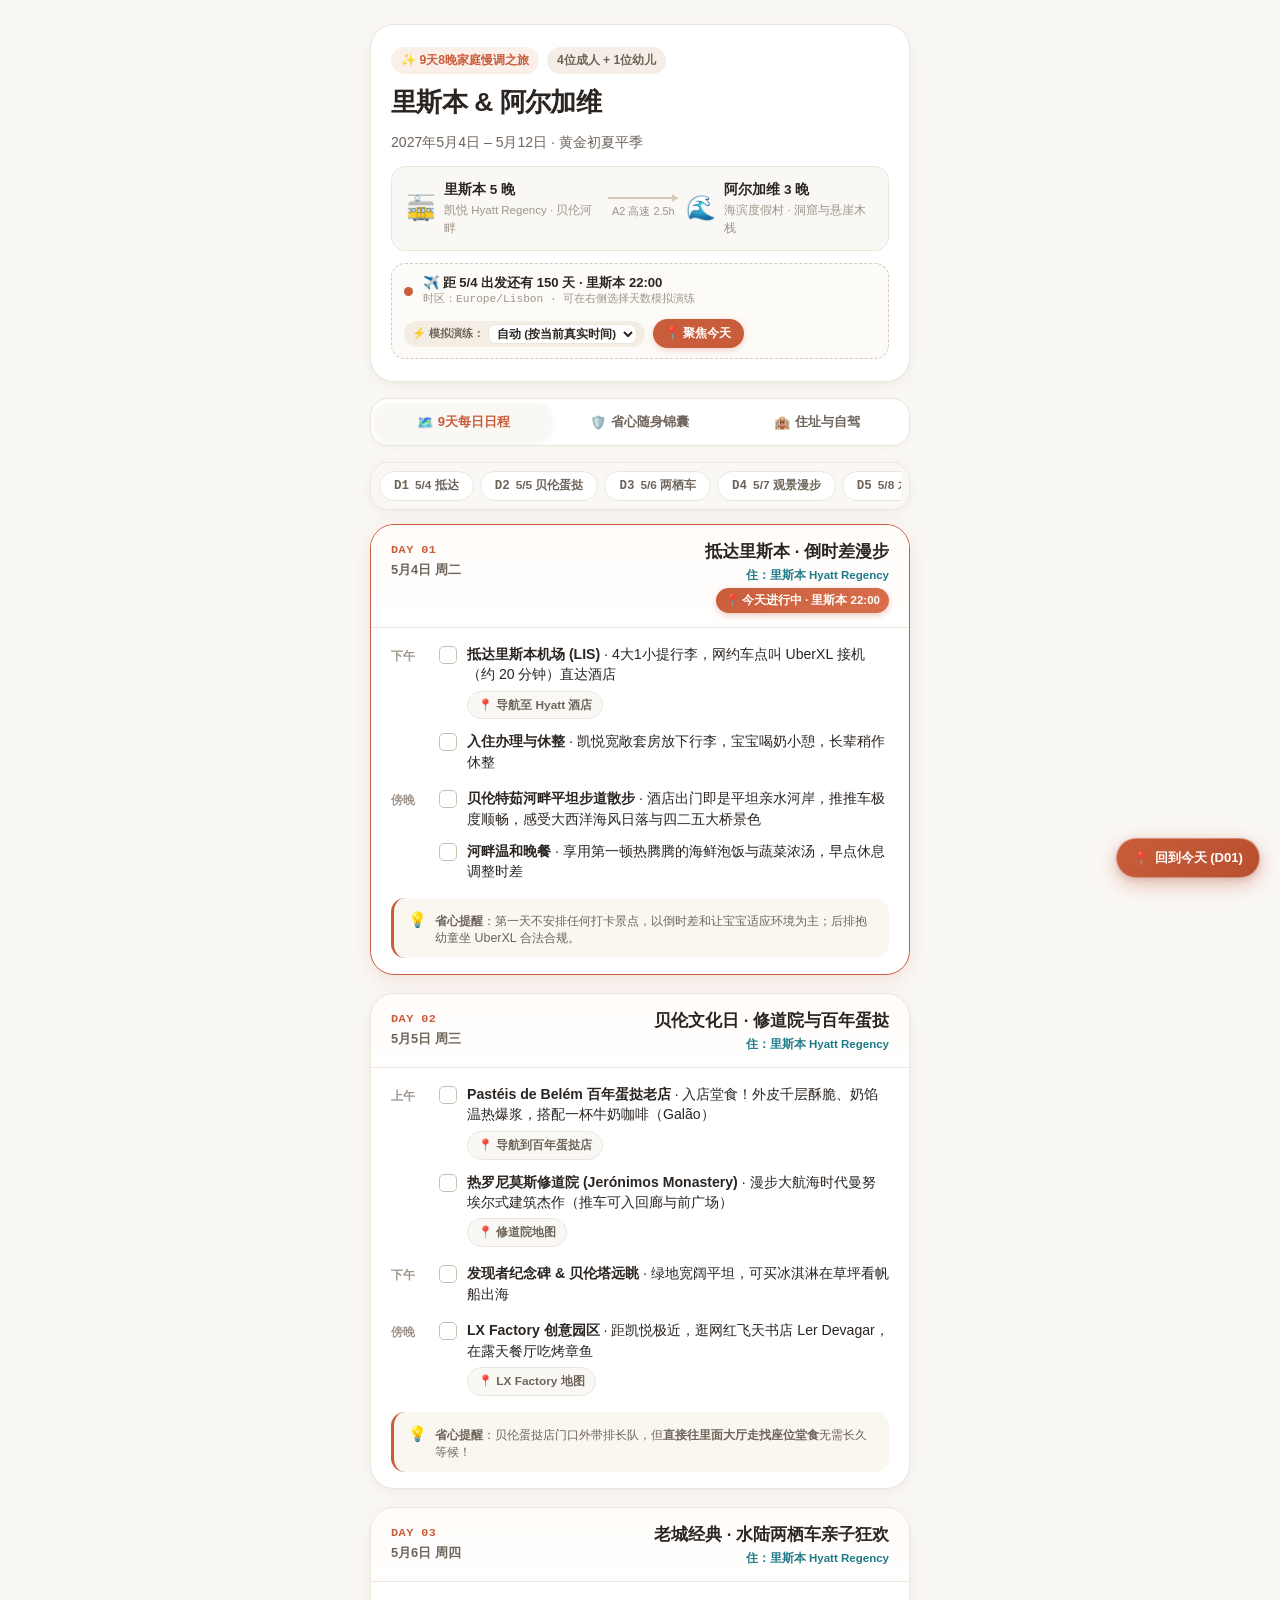
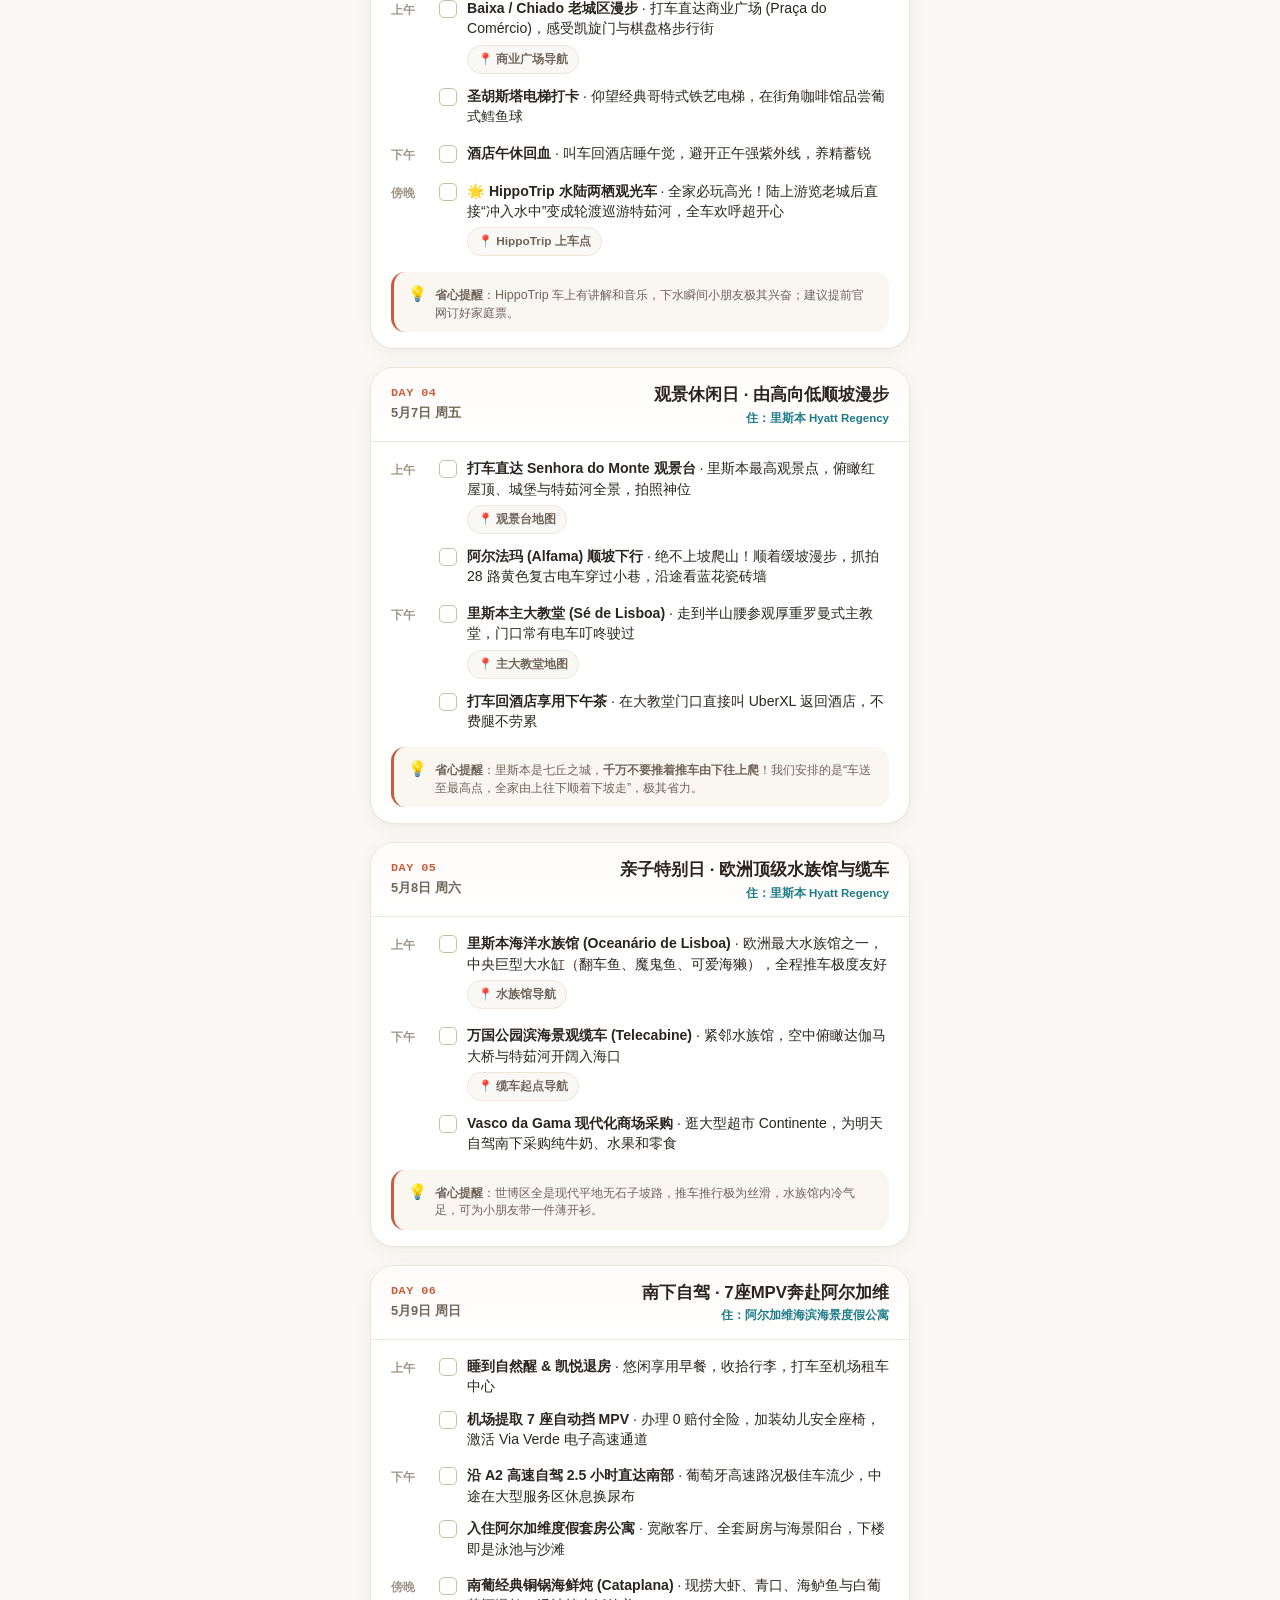
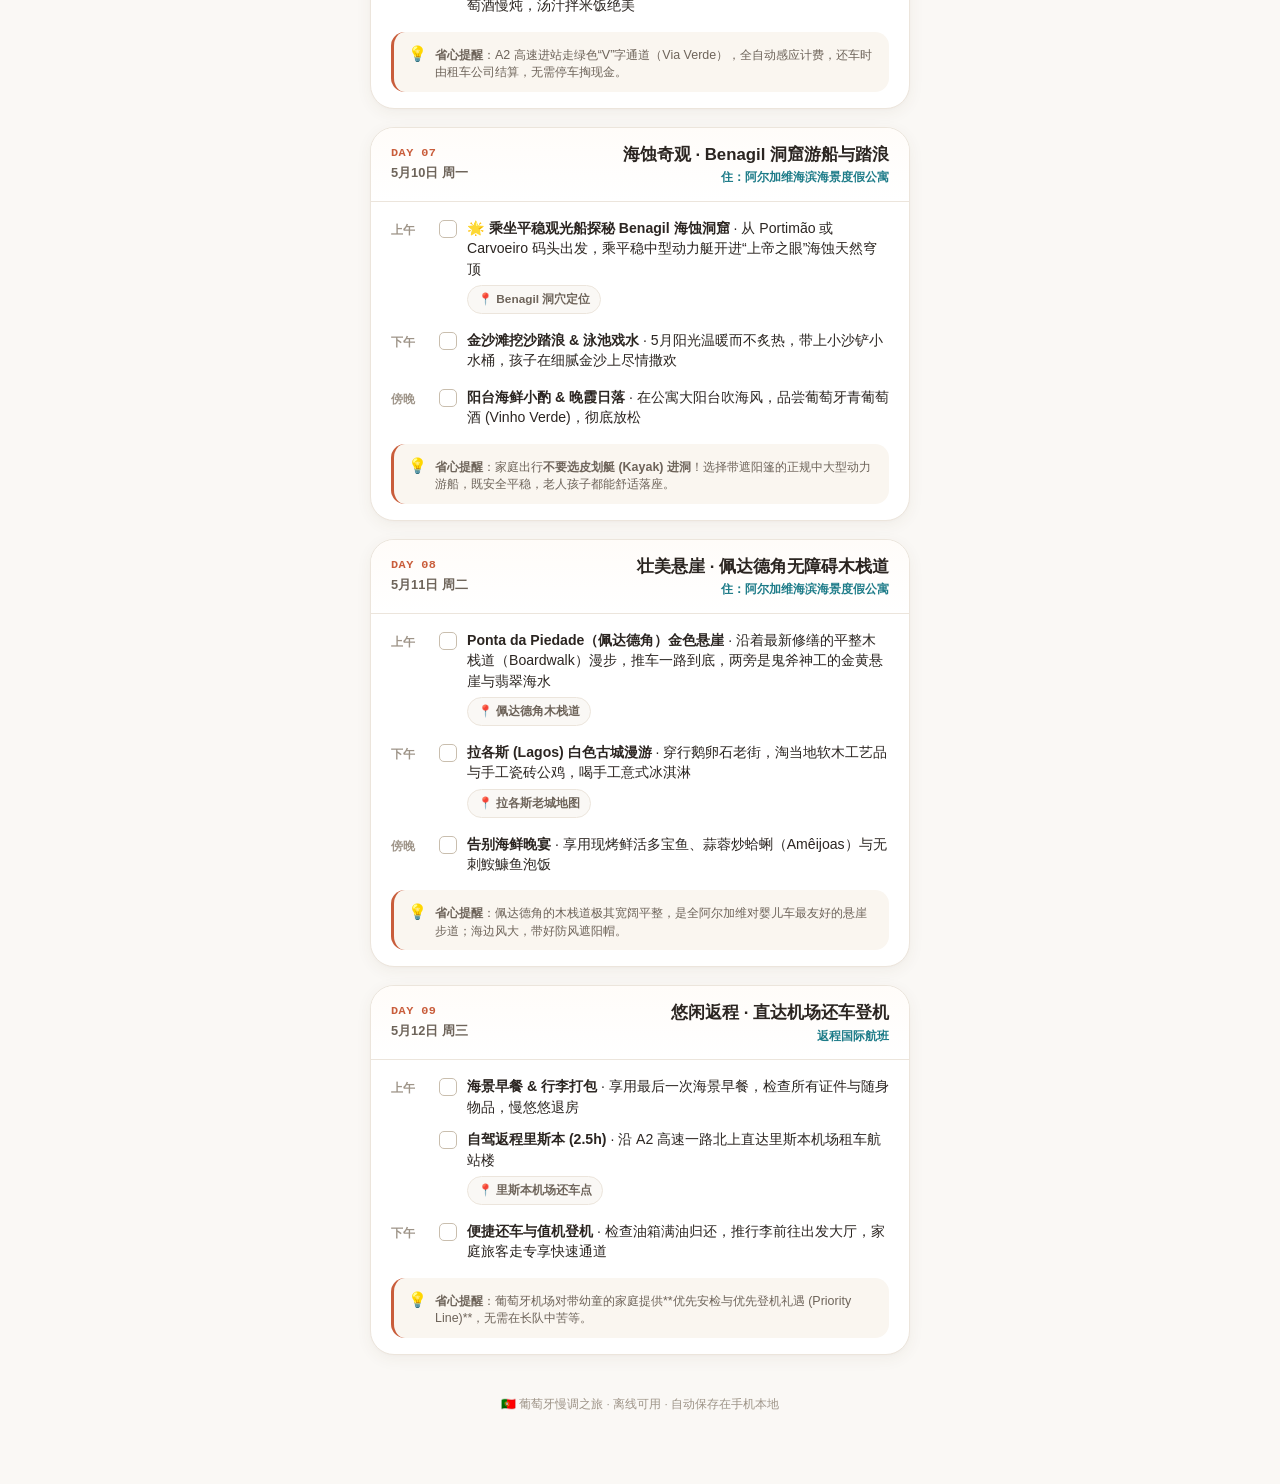
==== index.html @ 1003add0 "refactor: simplify and DRY app.js with unified storage and copy delegator" ====
<!DOCTYPE html>
<html lang="zh-CN">
<head>
  <meta charset="UTF-8">
  <meta name="viewport" content="width=device-width, initial-scale=1.0, viewport-fit=cover">
  <title>葡萄牙慢调之旅 · 里斯本 & 阿尔加维</title>
  <meta name="description" content="2027年5月 葡萄牙9天8晚家庭慢调行程手册，支持每日自动定位与全套省心随身小抄">
  <link rel="icon" type="image/svg+xml" href="icon.svg">
  <link rel="stylesheet" href="style.css">
</head>
<body>
  <div class="travel-wrapper">

    <!-- 顶部总览卡片 -->
    <header class="page-header">
      <div class="header-badges">
        <span class="badge-pill highlight">✨ 9天8晚家庭慢调之旅</span>
        <span class="badge-pill">4位成人 + 1位幼儿</span>
      </div>
      <h1 class="main-title">里斯本 & 阿尔加维</h1>
      <p class="trip-dates">2027年5月4日 – 5月12日 · 黄金初夏平季</p>

      <!-- 双城节奏摘要 -->
      <div class="route-overview">
        <div class="route-node">
          <span class="node-icon">🚋</span>
          <div class="node-text">
            <strong>里斯本 5 晚</strong>
            <span>凯悦 Hyatt Regency · 贝伦河畔</span>
          </div>
        </div>
        <div class="route-arrow">
          <span class="arrow-line"></span>
          <span class="arrow-tag">A2 高速 2.5h</span>
        </div>
        <div class="route-node">
          <span class="node-icon">🌊</span>
          <div class="node-text">
            <strong>阿尔加维 3 晚</strong>
            <span>海滨度假村 · 洞窟与悬崖木栈</span>
          </div>
        </div>
      </div>

      <!-- 智能定位与今日状态提示栏 -->
      <div class="today-status-bar" id="today-status-bar">
        <div class="status-indicator">
          <span class="pulse-dot" id="status-pulse"></span>
          <div class="status-texts">
            <span class="status-text" id="status-text">同步里斯本当地时间中...</span>
            <span class="status-sub" id="status-sub">时区：葡萄牙里斯本 (WEST/UTC+1)</span>
          </div>
        </div>
        <div class="status-controls">
          <div class="sim-wrapper" id="sim-wrapper" title="行前演练：模拟旅途中的任意一天">
            <label for="sim-day-select" class="sim-label">⚡ 模拟演练：</label>
            <select id="sim-day-select" class="sim-select" aria-label="选择模拟天数">
              <option value="auto">自动 (按当前真实时间)</option>
              <option value="1">D1 · 5/4 抵达</option>
              <option value="2">D2 · 5/5 贝伦蛋挞</option>
              <option value="3">D3 · 5/6 两栖车</option>
              <option value="4">D4 · 5/7 观景漫步</option>
              <option value="5">D5 · 5/8 水族馆</option>
              <option value="6">D6 · 5/9 自驾南下</option>
              <option value="7">D7 · 5/10 洞窟游船</option>
              <option value="8">D8 · 5/11 悬崖木栈</option>
              <option value="9">D9 · 5/12 返程还车</option>
            </select>
          </div>
          <button type="button" class="btn-locate-today" id="btn-locate-today" title="快速定位到今天的日程卡片">
            📍 聚焦今天
          </button>
        </div>
      </div>
    </header>

    <!-- 主导航切换（9天日程 / 省心锦囊 / 住址自驾） -->
    <nav class="view-tabs" aria-label="核心板块切换">
      <button type="button" class="view-tab active" data-view="itinerary">
        <span>🗺️</span> 9天每日日程
      </button>
      <button type="button" class="view-tab" data-view="peace-of-mind">
        <span>🛡️</span> 省心随身锦囊
      </button>
      <button type="button" class="view-tab" data-view="logistics">
        <span>🏨</span> 住址与自驾
      </button>
    </nav>

    <!-- ===================================================================
         VIEW 1: 9天每日行程与吸顶天数导航
         =================================================================== -->
    <section id="view-itinerary" class="view-section active">

      <!-- 吸顶天数胶囊导航栏 (Sticky Day Bar) -->
      <nav class="day-nav-wrapper" id="day-nav-sticky" aria-label="天数快捷定位">
        <div class="day-nav-container" id="day-nav-scroll">
          <button type="button" class="day-pill active" data-day="1">
            <span class="day-num">D1</span>
            <span class="day-brief">5/4 抵达</span>
          </button>
          <button type="button" class="day-pill" data-day="2">
            <span class="day-num">D2</span>
            <span class="day-brief">5/5 贝伦蛋挞</span>
          </button>
          <button type="button" class="day-pill" data-day="3">
            <span class="day-num">D3</span>
            <span class="day-brief">5/6 两栖车</span>
          </button>
          <button type="button" class="day-pill" data-day="4">
            <span class="day-num">D4</span>
            <span class="day-brief">5/7 观景漫步</span>
          </button>
          <button type="button" class="day-pill" data-day="5">
            <span class="day-num">D5</span>
            <span class="day-brief">5/8 水族馆</span>
          </button>
          <button type="button" class="day-pill" data-day="6">
            <span class="day-num">D6</span>
            <span class="day-brief">5/9 自驾南下</span>
          </button>
          <button type="button" class="day-pill" data-day="7">
            <span class="day-num">D7</span>
            <span class="day-brief">5/10 洞窟游船</span>
          </button>
          <button type="button" class="day-pill" data-day="8">
            <span class="day-num">D8</span>
            <span class="day-brief">5/11 悬崖木栈</span>
          </button>
          <button type="button" class="day-pill" data-day="9">
            <span class="day-num">D9</span>
            <span class="day-brief">5/12 返程</span>
          </button>
        </div>
      </nav>

      <!-- 9天日程卡片流 -->
      <div class="itinerary-cards-flow">

        <!-- Day 1 -->
        <article class="day-card" id="day-1" data-day="1" data-date="2027-05-04">
          <div class="day-card-header">
            <div class="day-badge-col">
              <span class="badge-day-id">DAY 01</span>
              <span class="badge-day-date">5月4日 周二</span>
            </div>
            <div class="day-title-col">
              <h2 class="day-theme-title">抵达里斯本 · 倒时差漫步</h2>
              <span class="day-stay-tag">住：里斯本 Hyatt Regency</span>
            </div>
          </div>

          <div class="day-card-body">
            <div class="timeline-slot">
              <div class="slot-time">下午</div>
              <div class="slot-content">
                <div class="slot-item">
                  <label class="custom-check">
                    <input type="checkbox" class="task-check" data-task="d1-arrive">
                    <span class="check-box"></span>
                    <span class="item-text"><strong>抵达里斯本机场 (LIS)</strong> · 4大1小提行李，网约车点叫 UberXL 接机（约 20 分钟）直达酒店</span>
                  </label>
                  <div class="slot-actions">
                    <a href="https://maps.google.com/?q=Hyatt+Regency+Lisbon" target="_blank" rel="noopener" class="mini-map-btn">📍 导航至 Hyatt 酒店</a>
                  </div>
                </div>
                <div class="slot-item">
                  <label class="custom-check">
                    <input type="checkbox" class="task-check" data-task="d1-checkin">
                    <span class="check-box"></span>
                    <span class="item-text"><strong>入住办理与休整</strong> · 凯悦宽敞套房放下行李，宝宝喝奶小憩，长辈稍作休整</span>
                  </label>
                </div>
              </div>
            </div>

            <div class="timeline-slot">
              <div class="slot-time">傍晚</div>
              <div class="slot-content">
                <div class="slot-item">
                  <label class="custom-check">
                    <input type="checkbox" class="task-check" data-task="d1-walk">
                    <span class="check-box"></span>
                    <span class="item-text"><strong>贝伦特茹河畔平坦步道散步</strong> · 酒店出门即是平坦亲水河岸，推推车极度顺畅，感受大西洋海风日落与四二五大桥景色</span>
                  </label>
                </div>
                <div class="slot-item">
                  <label class="custom-check">
                    <input type="checkbox" class="task-check" data-task="d1-dinner">
                    <span class="check-box"></span>
                    <span class="item-text"><strong>河畔温和晚餐</strong> · 享用第一顿热腾腾的海鲜泡饭与蔬菜浓汤，早点休息调整时差</span>
                  </label>
                </div>
              </div>
            </div>

            <div class="day-tip-box">
              <span class="tip-icon">💡</span>
              <span class="tip-txt"><strong>省心提醒</strong>：第一天不安排任何打卡景点，以倒时差和让宝宝适应环境为主；后排抱幼童坐 UberXL 合法合规。</span>
            </div>
          </div>
        </article>

        <!-- Day 2 -->
        <article class="day-card" id="day-2" data-day="2" data-date="2027-05-05">
          <div class="day-card-header">
            <div class="day-badge-col">
              <span class="badge-day-id">DAY 02</span>
              <span class="badge-day-date">5月5日 周三</span>
            </div>
            <div class="day-title-col">
              <h2 class="day-theme-title">贝伦文化日 · 修道院与百年蛋挞</h2>
              <span class="day-stay-tag">住：里斯本 Hyatt Regency</span>
            </div>
          </div>

          <div class="day-card-body">
            <div class="timeline-slot">
              <div class="slot-time">上午</div>
              <div class="slot-content">
                <div class="slot-item">
                  <label class="custom-check">
                    <input type="checkbox" class="task-check" data-task="d2-tart">
                    <span class="check-box"></span>
                    <span class="item-text"><strong>Pastéis de Belém 百年蛋挞老店</strong> · 入店堂食！外皮千层酥脆、奶馅温热爆浆，搭配一杯牛奶咖啡（Galão）</span>
                  </label>
                  <div class="slot-actions">
                    <a href="https://maps.google.com/?q=Pasteis+de+Belem" target="_blank" rel="noopener" class="mini-map-btn">📍 导航到百年蛋挞店</a>
                  </div>
                </div>
                <div class="slot-item">
                  <label class="custom-check">
                    <input type="checkbox" class="task-check" data-task="d2-monastery">
                    <span class="check-box"></span>
                    <span class="item-text"><strong>热罗尼莫斯修道院 (Jerónimos Monastery)</strong> · 漫步大航海时代曼努埃尔式建筑杰作（推车可入回廊与前广场）</span>
                  </label>
                  <div class="slot-actions">
                    <a href="https://maps.google.com/?q=Jeronimos+Monastery" target="_blank" rel="noopener" class="mini-map-btn">📍 修道院地图</a>
                  </div>
                </div>
              </div>
            </div>

            <div class="timeline-slot">
              <div class="slot-time">下午</div>
              <div class="slot-content">
                <div class="slot-item">
                  <label class="custom-check">
                    <input type="checkbox" class="task-check" data-task="d2-tower">
                    <span class="check-box"></span>
                    <span class="item-text"><strong>发现者纪念碑 & 贝伦塔远眺</strong> · 绿地宽阔平坦，可买冰淇淋在草坪看帆船出海</span>
                  </label>
                </div>
              </div>
            </div>

            <div class="timeline-slot">
              <div class="slot-time">傍晚</div>
              <div class="slot-content">
                <div class="slot-item">
                  <label class="custom-check">
                    <input type="checkbox" class="task-check" data-task="d2-lxfactory">
                    <span class="check-box"></span>
                    <span class="item-text"><strong>LX Factory 创意园区</strong> · 距凯悦极近，逛网红飞天书店 Ler Devagar，在露天餐厅吃烤章鱼</span>
                  </label>
                  <div class="slot-actions">
                    <a href="https://maps.google.com/?q=LX+Factory+Lisbon" target="_blank" rel="noopener" class="mini-map-btn">📍 LX Factory 地图</a>
                  </div>
                </div>
              </div>
            </div>

            <div class="day-tip-box">
              <span class="tip-icon">💡</span>
              <span class="tip-txt"><strong>省心提醒</strong>：贝伦蛋挞店门口外带排长队，但<strong>直接往里面大厅走找座位堂食</strong>无需长久等候！</span>
            </div>
          </div>
        </article>

        <!-- Day 3 -->
        <article class="day-card" id="day-3" data-day="3" data-date="2027-05-06">
          <div class="day-card-header">
            <div class="day-badge-col">
              <span class="badge-day-id">DAY 03</span>
              <span class="badge-day-date">5月6日 周四</span>
            </div>
            <div class="day-title-col">
              <h2 class="day-theme-title">老城经典 · 水陆两栖车亲子狂欢</h2>
              <span class="day-stay-tag">住：里斯本 Hyatt Regency</span>
            </div>
          </div>

          <div class="day-card-body">
            <div class="timeline-slot">
              <div class="slot-time">上午</div>
              <div class="slot-content">
                <div class="slot-item">
                  <label class="custom-check">
                    <input type="checkbox" class="task-check" data-task="d3-baixa">
                    <span class="check-box"></span>
                    <span class="item-text"><strong>Baixa / Chiado 老城区漫步</strong> · 打车直达商业广场 (Praça do Comércio)，感受凯旋门与棋盘格步行街</span>
                  </label>
                  <div class="slot-actions">
                    <a href="https://maps.google.com/?q=Praca+do+Comercio+Lisbon" target="_blank" rel="noopener" class="mini-map-btn">📍 商业广场导航</a>
                  </div>
                </div>
                <div class="slot-item">
                  <label class="custom-check">
                    <input type="checkbox" class="task-check" data-task="d3-santajusta">
                    <span class="check-box"></span>
                    <span class="item-text"><strong>圣胡斯塔电梯打卡</strong> · 仰望经典哥特式铁艺电梯，在街角咖啡馆品尝葡式鳕鱼球</span>
                  </label>
                </div>
              </div>
            </div>

            <div class="timeline-slot">
              <div class="slot-time">下午</div>
              <div class="slot-content">
                <div class="slot-item">
                  <label class="custom-check">
                    <input type="checkbox" class="task-check" data-task="d3-nap">
                    <span class="check-box"></span>
                    <span class="item-text"><strong>酒店午休回血</strong> · 叫车回酒店睡午觉，避开正午强紫外线，养精蓄锐</span>
                  </label>
                </div>
              </div>
            </div>

            <div class="timeline-slot">
              <div class="slot-time">傍晚</div>
              <div class="slot-content">
                <div class="slot-item">
                  <label class="custom-check">
                    <input type="checkbox" class="task-check" data-task="d3-hippotrip">
                    <span class="check-box"></span>
                    <span class="item-text"><strong>🌟 HippoTrip 水陆两栖观光车</strong> · 全家必玩高光！陆上游览老城后直接“冲入水中”变成轮渡巡游特茹河，全车欢呼超开心</span>
                  </label>
                  <div class="slot-actions">
                    <a href="https://maps.google.com/?q=HippoTrip+Lisbon" target="_blank" rel="noopener" class="mini-map-btn">📍 HippoTrip 上车点</a>
                  </div>
                </div>
              </div>
            </div>

            <div class="day-tip-box">
              <span class="tip-icon">💡</span>
              <span class="tip-txt"><strong>省心提醒</strong>：HippoTrip 车上有讲解和音乐，下水瞬间小朋友极其兴奋；建议提前官网订好家庭票。</span>
            </div>
          </div>
        </article>

        <!-- Day 4 -->
        <article class="day-card" id="day-4" data-day="4" data-date="2027-05-07">
          <div class="day-card-header">
            <div class="day-badge-col">
              <span class="badge-day-id">DAY 04</span>
              <span class="badge-day-date">5月7日 周五</span>
            </div>
            <div class="day-title-col">
              <h2 class="day-theme-title">观景休闲日 · 由高向低顺坡漫步</h2>
              <span class="day-stay-tag">住：里斯本 Hyatt Regency</span>
            </div>
          </div>

          <div class="day-card-body">
            <div class="timeline-slot">
              <div class="slot-time">上午</div>
              <div class="slot-content">
                <div class="slot-item">
                  <label class="custom-check">
                    <input type="checkbox" class="task-check" data-task="d4-miradouro">
                    <span class="check-box"></span>
                    <span class="item-text"><strong>打车直达 Senhora do Monte 观景台</strong> · 里斯本最高观景点，俯瞰红屋顶、城堡与特茹河全景，拍照神位</span>
                  </label>
                  <div class="slot-actions">
                    <a href="https://maps.google.com/?q=Miradouro+da+Senhora+do+Monte" target="_blank" rel="noopener" class="mini-map-btn">📍 观景台地图</a>
                  </div>
                </div>
                <div class="slot-item">
                  <label class="custom-check">
                    <input type="checkbox" class="task-check" data-task="d4-alfama">
                    <span class="check-box"></span>
                    <span class="item-text"><strong>阿尔法玛 (Alfama) 顺坡下行</strong> · 绝不上坡爬山！顺着缓坡漫步，抓拍 28 路黄色复古电车穿过小巷，沿途看蓝花瓷砖墙</span>
                  </label>
                </div>
              </div>
            </div>

            <div class="timeline-slot">
              <div class="slot-time">下午</div>
              <div class="slot-content">
                <div class="slot-item">
                  <label class="custom-check">
                    <input type="checkbox" class="task-check" data-task="d4-cathedral">
                    <span class="check-box"></span>
                    <span class="item-text"><strong>里斯本主大教堂 (Sé de Lisboa)</strong> · 走到半山腰参观厚重罗曼式主教堂，门口常有电车叮咚驶过</span>
                  </label>
                  <div class="slot-actions">
                    <a href="https://maps.google.com/?q=Lisbon+Cathedral" target="_blank" rel="noopener" class="mini-map-btn">📍 主大教堂地图</a>
                  </div>
                </div>
                <div class="slot-item">
                  <label class="custom-check">
                    <input type="checkbox" class="task-check" data-task="d4-uberback">
                    <span class="check-box"></span>
                    <span class="item-text"><strong>打车回酒店享用下午茶</strong> · 在大教堂门口直接叫 UberXL 返回酒店，不费腿不劳累</span>
                  </label>
                </div>
              </div>
            </div>

            <div class="day-tip-box">
              <span class="tip-icon">💡</span>
              <span class="tip-txt"><strong>省心提醒</strong>：里斯本是七丘之城，<strong>千万不要推着推车由下往上爬</strong>！我们安排的是“车送至最高点，全家由上往下顺着下坡走”，极其省力。</span>
            </div>
          </div>
        </article>

        <!-- Day 5 -->
        <article class="day-card" id="day-5" data-day="5" data-date="2027-05-08">
          <div class="day-card-header">
            <div class="day-badge-col">
              <span class="badge-day-id">DAY 05</span>
              <span class="badge-day-date">5月8日 周六</span>
            </div>
            <div class="day-title-col">
              <h2 class="day-theme-title">亲子特别日 · 欧洲顶级水族馆与缆车</h2>
              <span class="day-stay-tag">住：里斯本 Hyatt Regency</span>
            </div>
          </div>

          <div class="day-card-body">
            <div class="timeline-slot">
              <div class="slot-time">上午</div>
              <div class="slot-content">
                <div class="slot-item">
                  <label class="custom-check">
                    <input type="checkbox" class="task-check" data-task="d5-oceanario">
                    <span class="check-box"></span>
                    <span class="item-text"><strong>里斯本海洋水族馆 (Oceanário de Lisboa)</strong> · 欧洲最大水族馆之一，中央巨型大水缸（翻车鱼、魔鬼鱼、可爱海獭），全程推车极度友好</span>
                  </label>
                  <div class="slot-actions">
                    <a href="https://maps.google.com/?q=Oceanario+de+Lisboa" target="_blank" rel="noopener" class="mini-map-btn">📍 水族馆导航</a>
                  </div>
                </div>
              </div>
            </div>

            <div class="timeline-slot">
              <div class="slot-time">下午</div>
              <div class="slot-content">
                <div class="slot-item">
                  <label class="custom-check">
                    <input type="checkbox" class="task-check" data-task="d5-cablecar">
                    <span class="check-box"></span>
                    <span class="item-text"><strong>万国公园滨海景观缆车 (Telecabine)</strong> · 紧邻水族馆，空中俯瞰达伽马大桥与特茹河开阔入海口</span>
                  </label>
                  <div class="slot-actions">
                    <a href="https://maps.google.com/?q=Telecabine+Lisboa" target="_blank" rel="noopener" class="mini-map-btn">📍 缆车起点导航</a>
                  </div>
                </div>
                <div class="slot-item">
                  <label class="custom-check">
                    <input type="checkbox" class="task-check" data-task="d5-vascogama">
                    <span class="check-box"></span>
                    <span class="item-text"><strong>Vasco da Gama 现代化商场采购</strong> · 逛大型超市 Continente，为明天自驾南下采购纯牛奶、水果和零食</span>
                  </label>
                </div>
              </div>
            </div>

            <div class="day-tip-box">
              <span class="tip-icon">💡</span>
              <span class="tip-txt"><strong>省心提醒</strong>：世博区全是现代平地无石子坡路，推车推行极为丝滑，水族馆内冷气足，可为小朋友带一件薄开衫。</span>
            </div>
          </div>
        </article>

        <!-- Day 6 -->
        <article class="day-card" id="day-6" data-day="6" data-date="2027-05-09">
          <div class="day-card-header">
            <div class="day-badge-col">
              <span class="badge-day-id">DAY 06</span>
              <span class="badge-day-date">5月9日 周日</span>
            </div>
            <div class="day-title-col">
              <h2 class="day-theme-title">南下自驾 · 7座MPV奔赴阿尔加维</h2>
              <span class="day-stay-tag">住：阿尔加维海滨海景度假公寓</span>
            </div>
          </div>

          <div class="day-card-body">
            <div class="timeline-slot">
              <div class="slot-time">上午</div>
              <div class="slot-content">
                <div class="slot-item">
                  <label class="custom-check">
                    <input type="checkbox" class="task-check" data-task="d6-checkout">
                    <span class="check-box"></span>
                    <span class="item-text"><strong>睡到自然醒 & 凯悦退房</strong> · 悠闲享用早餐，收拾行李，打车至机场租车中心</span>
                  </label>
                </div>
                <div class="slot-item">
                  <label class="custom-check">
                    <input type="checkbox" class="task-check" data-task="d6-pickupcar">
                    <span class="check-box"></span>
                    <span class="item-text"><strong>机场提取 7 座自动挡 MPV</strong> · 办理 0 赔付全险，加装幼儿安全座椅，激活 Via Verde 电子高速通道</span>
                  </label>
                </div>
              </div>
            </div>

            <div class="timeline-slot">
              <div class="slot-time">下午</div>
              <div class="slot-content">
                <div class="slot-item">
                  <label class="custom-check">
                    <input type="checkbox" class="task-check" data-task="d6-drive">
                    <span class="check-box"></span>
                    <span class="item-text"><strong>沿 A2 高速自驾 2.5 小时直达南部</strong> · 葡萄牙高速路况极佳车流少，中途在大型服务区休息换尿布</span>
                  </label>
                </div>
                <div class="slot-item">
                  <label class="custom-check">
                    <input type="checkbox" class="task-check" data-task="d6-resort">
                    <span class="check-box"></span>
                    <span class="item-text"><strong>入住阿尔加维度假套房公寓</strong> · 宽敞客厅、全套厨房与海景阳台，下楼即是泳池与沙滩</span>
                  </label>
                </div>
              </div>
            </div>

            <div class="timeline-slot">
              <div class="slot-time">傍晚</div>
              <div class="slot-content">
                <div class="slot-item">
                  <label class="custom-check">
                    <input type="checkbox" class="task-check" data-task="d6-seafood">
                    <span class="check-box"></span>
                    <span class="item-text"><strong>南葡经典铜锅海鲜炖 (Cataplana)</strong> · 现捞大虾、青口、海鲈鱼与白葡萄酒慢炖，汤汁拌米饭绝美</span>
                  </label>
                </div>
              </div>
            </div>

            <div class="day-tip-box">
              <span class="tip-icon">💡</span>
              <span class="tip-txt"><strong>省心提醒</strong>：A2 高速进站走绿色“V”字通道（Via Verde），全自动感应计费，还车时由租车公司结算，无需停车掏现金。</span>
            </div>
          </div>
        </article>

        <!-- Day 7 -->
        <article class="day-card" id="day-7" data-day="7" data-date="2027-05-10">
          <div class="day-card-header">
            <div class="day-badge-col">
              <span class="badge-day-id">DAY 07</span>
              <span class="badge-day-date">5月10日 周一</span>
            </div>
            <div class="day-title-col">
              <h2 class="day-theme-title">海蚀奇观 · Benagil 洞窟游船与踏浪</h2>
              <span class="day-stay-tag">住：阿尔加维海滨海景度假公寓</span>
            </div>
          </div>

          <div class="day-card-body">
            <div class="timeline-slot">
              <div class="slot-time">上午</div>
              <div class="slot-content">
                <div class="slot-item">
                  <label class="custom-check">
                    <input type="checkbox" class="task-check" data-task="d7-boat">
                    <span class="check-box"></span>
                    <span class="item-text"><strong>🌟 乘坐平稳观光船探秘 Benagil 海蚀洞窟</strong> · 从 Portimão 或 Carvoeiro 码头出发，乘平稳中型动力艇开进“上帝之眼”海蚀天然穹顶</span>
                  </label>
                  <div class="slot-actions">
                    <a href="https://maps.google.com/?q=Benagil+Caves" target="_blank" rel="noopener" class="mini-map-btn">📍 Benagil 洞穴定位</a>
                  </div>
                </div>
              </div>
            </div>

            <div class="timeline-slot">
              <div class="slot-time">下午</div>
              <div class="slot-content">
                <div class="slot-item">
                  <label class="custom-check">
                    <input type="checkbox" class="task-check" data-task="d7-beach">
                    <span class="check-box"></span>
                    <span class="item-text"><strong>金沙滩挖沙踏浪 & 泳池戏水</strong> · 5月阳光温暖而不炙热，带上小沙铲小水桶，孩子在细腻金沙上尽情撒欢</span>
                  </label>
                </div>
              </div>
            </div>

            <div class="timeline-slot">
              <div class="slot-time">傍晚</div>
              <div class="slot-content">
                <div class="slot-item">
                  <label class="custom-check">
                    <input type="checkbox" class="task-check" data-task="d7-sunset">
                    <span class="check-box"></span>
                    <span class="item-text"><strong>阳台海鲜小酌 & 晚霞日落</strong> · 在公寓大阳台吹海风，品尝葡萄牙青葡萄酒 (Vinho Verde)，彻底放松</span>
                  </label>
                </div>
              </div>
            </div>

            <div class="day-tip-box">
              <span class="tip-icon">💡</span>
              <span class="tip-txt"><strong>省心提醒</strong>：家庭出行<strong>不要选皮划艇 (Kayak) 进洞</strong>！选择带遮阳篷的正规中大型动力游船，既安全平稳，老人孩子都能舒适落座。</span>
            </div>
          </div>
        </article>

        <!-- Day 8 -->
        <article class="day-card" id="day-8" data-day="8" data-date="2027-05-11">
          <div class="day-card-header">
            <div class="day-badge-col">
              <span class="badge-day-id">DAY 08</span>
              <span class="badge-day-date">5月11日 周二</span>
            </div>
            <div class="day-title-col">
              <h2 class="day-theme-title">壮美悬崖 · 佩达德角无障碍木栈道</h2>
              <span class="day-stay-tag">住：阿尔加维海滨海景度假公寓</span>
            </div>
          </div>

          <div class="day-card-body">
            <div class="timeline-slot">
              <div class="slot-time">上午</div>
              <div class="slot-content">
                <div class="slot-item">
                  <label class="custom-check">
                    <input type="checkbox" class="task-check" data-task="d8-boardwalk">
                    <span class="check-box"></span>
                    <span class="item-text"><strong>Ponta da Piedade（佩达德角）金色悬崖</strong> · 沿着最新修缮的平整木栈道（Boardwalk）漫步，推车一路到底，两旁是鬼斧神工的金黄悬崖与翡翠海水</span>
                  </label>
                  <div class="slot-actions">
                    <a href="https://maps.google.com/?q=Ponta+da+Piedade" target="_blank" rel="noopener" class="mini-map-btn">📍 佩达德角木栈道</a>
                  </div>
                </div>
              </div>
            </div>

            <div class="timeline-slot">
              <div class="slot-time">下午</div>
              <div class="slot-content">
                <div class="slot-item">
                  <label class="custom-check">
                    <input type="checkbox" class="task-check" data-task="d8-lagos">
                    <span class="check-box"></span>
                    <span class="item-text"><strong>拉各斯 (Lagos) 白色古城漫游</strong> · 穿行鹅卵石老街，淘当地软木工艺品与手工瓷砖公鸡，喝手工意式冰淇淋</span>
                  </label>
                  <div class="slot-actions">
                    <a href="https://maps.google.com/?q=Lagos+Old+Town+Portugal" target="_blank" rel="noopener" class="mini-map-btn">📍 拉各斯老城地图</a>
                  </div>
                </div>
              </div>
            </div>

            <div class="timeline-slot">
              <div class="slot-time">傍晚</div>
              <div class="slot-content">
                <div class="slot-item">
                  <label class="custom-check">
                    <input type="checkbox" class="task-check" data-task="d8-farewell">
                    <span class="check-box"></span>
                    <span class="item-text"><strong>告别海鲜晚宴</strong> · 享用现烤鲜活多宝鱼、蒜蓉炒蛤蜊（Amêijoas）与无刺鮟鱇鱼泡饭</span>
                  </label>
                </div>
              </div>
            </div>

            <div class="day-tip-box">
              <span class="tip-icon">💡</span>
              <span class="tip-txt"><strong>省心提醒</strong>：佩达德角的木栈道极其宽阔平整，是全阿尔加维对婴儿车最友好的悬崖步道；海边风大，带好防风遮阳帽。</span>
            </div>
          </div>
        </article>

        <!-- Day 9 -->
        <article class="day-card" id="day-9" data-day="9" data-date="2027-05-12">
          <div class="day-card-header">
            <div class="day-badge-col">
              <span class="badge-day-id">DAY 09</span>
              <span class="badge-day-date">5月12日 周三</span>
            </div>
            <div class="day-title-col">
              <h2 class="day-theme-title">悠闲返程 · 直达机场还车登机</h2>
              <span class="day-stay-tag">返程国际航班</span>
            </div>
          </div>

          <div class="day-card-body">
            <div class="timeline-slot">
              <div class="slot-time">上午</div>
              <div class="slot-content">
                <div class="slot-item">
                  <label class="custom-check">
                    <input type="checkbox" class="task-check" data-task="d9-pack">
                    <span class="check-box"></span>
                    <span class="item-text"><strong>海景早餐 & 行李打包</strong> · 享用最后一次海景早餐，检查所有证件与随身物品，慢悠悠退房</span>
                  </label>
                </div>
                <div class="slot-item">
                  <label class="custom-check">
                    <input type="checkbox" class="task-check" data-task="d9-driveback">
                    <span class="check-box"></span>
                    <span class="item-text"><strong>自驾返程里斯本 (2.5h)</strong> · 沿 A2 高速一路北上直达里斯本机场租车航站楼</span>
                  </label>
                  <div class="slot-actions">
                    <a href="https://maps.google.com/?q=Lisbon+Airport+Car+Rental" target="_blank" rel="noopener" class="mini-map-btn">📍 里斯本机场还车点</a>
                  </div>
                </div>
              </div>
            </div>

            <div class="timeline-slot">
              <div class="slot-time">下午</div>
              <div class="slot-content">
                <div class="slot-item">
                  <label class="custom-check">
                    <input type="checkbox" class="task-check" data-task="d9-returncar">
                    <span class="check-box"></span>
                    <span class="item-text"><strong>便捷还车与值机登机</strong> · 检查油箱满油归还，推行李前往出发大厅，家庭旅客走专享快速通道</span>
                  </label>
                </div>
              </div>
            </div>

            <div class="day-tip-box">
              <span class="tip-icon">💡</span>
              <span class="tip-txt"><strong>省心提醒</strong>：葡萄牙机场对带幼童的家庭提供**优先安检与优先登机礼遇 (Priority Line)**，无需在长队中苦等。</span>
            </div>
          </div>
        </article>

      </div>
    </section>

    <!-- ===================================================================
         VIEW 2: 🛡️ 省心随身锦囊 (点餐出示卡 / 防坑 / 买奶 / 法规小抄)
         =================================================================== -->
    <section id="view-peace-of-mind" class="view-section">
      
      <div class="section-intro">
        <h2 class="intro-title">🛡️ 全程省心随身定心丸</h2>
        <p class="intro-desc">消除所有出行与带娃焦虑，在当地遇到场景随时点击使用</p>
      </div>

      <!-- 锦囊卡 1：点餐出示大字卡 -->
      <div class="pocket-card priority-card">
        <div class="pocket-header">
          <span class="pocket-emoji">👶</span>
          <div>
            <h3 class="pocket-title">带娃点餐神句 · 一键大字出示</h3>
            <span class="pocket-sub">进店直接给服务员看，保证清淡少盐不辣</span>
          </div>
        </div>

        <div class="quote-box">
          <div class="quote-pt">"Uma sopa de legumes e uma dose de arroz branco para a criança, com pouco sal e sem piri-piri, por favor."</div>
          <div class="quote-zh">中文意思：请给小朋友来一份蔬菜浓汤和一碗纯白米饭，少放盐，不要任何辣酱，谢谢。</div>
        </div>

        <div class="card-btn-row">
          <button type="button" class="btn-action primary" id="btn-show-flashcard">
            📱 弹出全屏大字出示卡
          </button>
          <button type="button" class="btn-action" id="btn-copy-quote" data-copy="Uma sopa de legumes e uma dose de arroz branco para a criança, com pouco sal e sem piri-piri, por favor.">
            📋 复制葡文
          </button>
        </div>
      </div>

      <!-- 锦囊卡 2：餐前小食 Couvert 避坑法则 -->
      <div class="pocket-card">
        <div class="pocket-header">
          <span class="pocket-emoji">🥖</span>
          <div>
            <h3 class="pocket-title">餐前小菜 (Couvert) 拒付法则</h3>
            <span class="pocket-sub">葡萄牙法律保护（Decreto-Lei n.º 10/2015）</span>
          </div>
        </div>
        <p class="pocket-text">
          餐桌上未点的面包、橄榄、奶酪、金枪鱼酱<strong>绝非免费</strong>。
          <strong>不吃就不收钱！</strong> 服务员放下时直接微笑摆手说：<em>"Não, obrigado" (不用了谢谢)</em> 让其端走即可。买单时核对账单，没吃却被计费直接让服务员去掉，当地人每天都这么做。
        </p>
        <div class="rule-badge">✨ 葡萄牙 0 强制小费，账单已含服务费与税，无需心理负担。</div>
      </div>

      <!-- 锦囊卡 3：Uber 抱幼童完全合法 -->
      <div class="pocket-card">
        <div class="pocket-header">
          <span class="pocket-emoji">🚼</span>
          <div>
            <h3 class="pocket-title">Uber 抱幼童乘车完全合法</h3>
            <span class="pocket-sub">葡萄牙道路交通法第 55 条第 5 款法定豁免</span>
          </div>
        </div>
        <p class="pocket-text">
          在里斯本打出租车或 Uber/Bolt，<strong>2 岁以下幼童坐后排无需安全座椅，大人抱着完全合法</strong>，警察绝不开罚单。95% 以上司机习以为常。<br>
          <em>*注意：大人先系好安全带，再将宝宝抱在怀中或背带固定，切勿一根安全带绑两人。后半程租车自驾必须加装儿童座椅。</em>
        </p>
      </div>

      <!-- 锦囊卡 4：超市买奶速认卡 -->
      <div class="pocket-card">
        <div class="pocket-header">
          <span class="pocket-emoji">🍼</span>
          <div>
            <h3 class="pocket-title">超市买奶速认指南</h3>
            <span class="pocket-sub">随时随地插吸管喝纯全脂牛奶</span>
          </div>
        </div>
        <div class="milk-guide-grid">
          <div class="milk-col good">
            <span class="milk-tag">✅ 认准买这个</span>
            <strong>Mimosa Leite UHT Gordo 200ml</strong>
            <p>深蓝/红色利乐砖包装，全脂常温奶，配自带弯头吸管；或 <strong>Mimosa Crescer</strong>（儿童成长款）。</p>
          </div>
          <div class="milk-col avoid">
            <span class="milk-tag">❌ 货架避开这个</span>
            <strong>调味乳饮料</strong>
            <p>避开 <em>com Chocolate</em> (巧克力) 与 <em>com Morango</em> (草莓)，不是纯牛奶。</p>
          </div>
        </div>
      </div>

      <!-- 锦囊卡 5：防坑 ATM 与刷卡无现金 -->
      <div class="pocket-card">
        <div class="pocket-header">
          <span class="pocket-emoji">💶</span>
          <div>
            <h3 class="pocket-title">刷卡与 ATM 防坑指南</h3>
            <span class="pocket-sub">99% 支持 Apple Pay 与免货币转换费信用卡</span>
          </div>
        </div>
        <p class="pocket-text">
          ⚠️ <strong>全欧洲最大陷阱</strong>：坚决不要插卡使用街头黄蓝色的 <strong>Euronet ATM</strong>（掠夺性汇率损失15%）。<br>
          ✅ <strong>正规取款</strong>：认准 <strong>Multibanco (MB)</strong> 银行标志取款机。屏幕弹出是否转为美元结算时，一律按 <strong>【Continue in EUR (拒绝转换)】</strong>，由发卡行官方结算，省下 10% 汇差。
        </p>
      </div>

    </section>

    <!-- ===================================================================
         VIEW 3: 🏨 住址导航与自驾信息
         =================================================================== -->
    <section id="view-logistics" class="view-section">
      
      <div class="section-intro">
        <h2 class="intro-title">🏨 住宿与出行凭据</h2>
        <p class="intro-desc">一键复制当地地址，可直接出示给 Uber 司机或柜台</p>
      </div>

      <!-- 酒店 1：里斯本凯悦 -->
      <div class="stay-card">
        <div class="stay-tag-row">
          <span class="stay-chip">里斯本前 5 晚 · 5/4 - 5/9</span>
          <span class="stay-city">里斯本 · 贝伦区</span>
        </div>
        <h3 class="stay-name">Hyatt Regency Lisbon (里斯本凯悦酒店)</h3>

        <div class="address-copy-block">
          <div class="addr-text" id="addr-lisbon">
            Rua da Junqueira 63, 1300-307 Lisboa, Portugal
          </div>
          <button type="button" class="btn-copy-addr" data-copy-target="addr-lisbon" data-copy-msg="📋 已复制里斯本凯悦酒店地址！可出示给司机">
            📋 复制当地地址
          </button>
        </div>

        <div class="stay-meta-grid">
          <div class="meta-item">
            <span class="meta-label">前台电话</span>
            <span class="meta-val">+351 21 241 1234</span>
          </div>
          <div class="meta-item">
            <span class="meta-label">退改房型</span>
            <span class="meta-val">家庭豪华套房 / 连通房</span>
          </div>
          <div class="meta-item">
            <span class="meta-label">入住/退房</span>
            <span class="meta-val">15:00 入住 · 12:00 退房</span>
          </div>
          <div class="meta-item">
            <span class="meta-label">推车环境</span>
            <span class="meta-val">出门即河畔平整栈道</span>
          </div>
        </div>

        <div class="stay-card-footer">
          <a href="https://maps.google.com/?q=Hyatt+Regency+Lisbon" target="_blank" rel="noopener" class="btn-card-map">
            📍 谷歌地图一键导航 ↗
          </a>
        </div>
      </div>

      <!-- 酒店 2：阿尔加维海滨海景度假村 -->
      <div class="stay-card">
        <div class="stay-tag-row">
          <span class="stay-chip">阿尔加维后 3 晚 · 5/9 - 5/12</span>
          <span class="stay-city">阿尔加维 · 南部海岸</span>
        </div>
        <h3 class="stay-name">Algarve Beachfront Resort & Suites</h3>

        <div class="address-copy-block">
          <div class="addr-text" id="addr-algarve">
            Estrada da Ponta da Piedade, 8600-513 Lagos, Portugal
          </div>
          <button type="button" class="btn-copy-addr" data-copy-target="addr-algarve" data-copy-msg="📋 已复制阿尔加维度假村地址！可出示给司机">
            📋 复制当地地址
          </button>
        </div>

        <div class="stay-meta-grid">
          <div class="meta-item">
            <span class="meta-label">配套设施</span>
            <span class="meta-val">全套厨房、洗衣机、恒温泳池</span>
          </div>
          <div class="meta-item">
            <span class="meta-label">停车指引</span>
            <span class="meta-val">度假村内免费停车位</span>
          </div>
        </div>

        <div class="stay-card-footer">
          <a href="https://maps.google.com/?q=Lagos+Algarve+Portugal" target="_blank" rel="noopener" class="btn-card-map">
            📍 谷歌地图一键导航 ↗
          </a>
        </div>
      </div>

      <!-- 自驾与租车备忘卡 -->
      <div class="stay-card car-rental-card">
        <div class="stay-tag-row">
          <span class="stay-chip auto-car">自驾 MPV · 5/9 - 5/12</span>
          <span class="stay-city">里斯本机场还取</span>
        </div>
        <h3 class="stay-name">7座自动挡 MPV (大众夏朗 / 奔驰V级)</h3>
        
        <div class="rental-tips">
          <div class="tip-row">
            <span class="tip-bullet">🔹</span>
            <span><strong>高速通道 (Via Verde)</strong>：过收费站走绿色“V”字专用道，自动感应不停车。</span>
          </div>
          <div class="tip-row">
            <span class="tip-bullet">🔹</span>
            <span><strong>儿童座椅</strong>：柜台已加装 1 个 ISOFIX 幼儿安全座椅，自驾途中全程入座。</span>
          </div>
          <div class="tip-row">
            <span class="tip-bullet">🔹</span>
            <span><strong>加油注意</strong>：柴油标注 <strong>Gasóleo</strong>，汽油标注 <strong>Gasolina 95</strong>，切勿加错。</span>
          </div>
        </div>
      </div>

    </section>

    <!-- 底部友好版权与离线说明 -->
    <footer class="page-footer">
      <p class="footer-note">🇵🇹 葡萄牙慢调之旅 · 离线可用 · 自动保存在手机本地</p>
    </footer>

  </div>

  <!-- ===================================================================
       全屏带娃点餐大字出示弹窗 (Fullscreen Flashcard)
       =================================================================== -->
  <div class="flashcard-overlay" id="flashcard-overlay" aria-hidden="true" role="dialog">
    <div class="flashcard-content">
      <button type="button" class="btn-close-flashcard" id="btn-close-flashcard" aria-label="关闭弹窗">✕</button>
      
      <div class="flashcard-badge">📱 请直接出示给餐馆服务员看</div>

      <div class="flashcard-pt">
        "Uma sopa de legumes e uma dose de arroz branco para a criança, com pouco sal e sem piri-piri, por favor."
      </div>

      <div class="flashcard-zh">
        （服务员您好：请给小朋友来一份蔬菜纯浓汤和一碗白米饭，少放盐，不要任何辣酱，十分感谢！）
      </div>

      <div class="flashcard-extra">
        <div class="extra-item">
          <span>👶 幼童安全纯蔬菜汤</span>
          <strong>Sopa de Legumes</strong>
        </div>
        <div class="extra-item">
          <span>🍚 纯白米饭少盐</span>
          <strong>Arroz branco simples</strong>
        </div>
        <div class="extra-item">
          <span>🚫 完全不要辣酱</span>
          <strong>Sem piri-piri</strong>
        </div>
      </div>

      <button type="button" class="btn-done-flashcard" id="btn-done-flashcard">
        我知道了，关闭出示卡
      </button>
    </div>
  </div>

  <!-- 滚动离开“今天”时浮现的快捷归位胶囊 -->
  <button type="button" class="floating-back-today" id="btn-floating-today" aria-label="快捷返回今天">
    <span class="float-icon">📍</span>
    <span class="float-text" id="float-today-text">回到今天 (D01)</span>
  </button>

  <!-- 轻量全局 Toast 提示 -->
  <div class="toast-tip" id="toast-tip" role="status" aria-live="polite"></div>

  <!-- 引入交互脚本 -->
  <script src="app.js"></script>
</body>
</html>
---- style.css ----
/* =========================================================
   葡萄牙慢调之旅 · 里斯本 & 阿尔加维
   视觉风格：温柔、明朗、高质感暖色纸感、手机端极佳握持手感
   ========================================================= */

:root {
  --font-sans: -apple-system, BlinkMacSystemFont, "SF Pro Text", "PingFang SC", "Hiragino Sans GB", "Microsoft YaHei", sans-serif;
  --font-mono: ui-monospace, SFMono-Regular, "SF Mono", Menlo, monospace;

  /* 优雅温润自然色调 */
  --bg-page: #faf8f5;           /* 温暖宣纸米色 */
  --bg-card: #ffffff;           /* 纯白卡片 */
  --bg-subtle: #f4eee6;         /* 浅沙色 */
  --border: #ece5dc;            /* 柔和边界色 */
  --border-focus: #d8c9b8;

  --text-main: #2b2521;         /* 浓缩咖啡炭黑 */
  --text-muted: #6e645a;        /* 柔和次级文字 */
  --text-light: #9e9488;        /* 辅助微弱说明 */

  /* 葡萄牙标志色彩 */
  --primary: #c95d3b;           /* 里斯本陶土橙红 */
  --primary-bg: #faefe9;
  --teal: #1d7b88;              /* 阿尔加维清澈海蓝 */
  --teal-bg: #e6f3f5;
  --green: #2e7d32;
  --green-bg: #edf7ee;

  --radius-sm: 8px;
  --radius-md: 14px;
  --radius-lg: 18px;
  --radius-xl: 24px;
  --radius-full: 9999px;

  --shadow-sm: 0 2px 6px rgba(90, 65, 40, 0.04);
  --shadow-card: 0 4px 16px rgba(90, 65, 40, 0.06), 0 1px 3px rgba(90, 65, 40, 0.02);
  --shadow-float: 0 8px 24px rgba(90, 65, 40, 0.12);

  /* 吸顶粘滞时防止被遮挡的内边距 */
  scroll-padding-top: 86px;
  color-scheme: light;
}

*, *::before, *::after {
  box-sizing: border-box;
  margin: 0;
  padding: 0;
  -webkit-tap-highlight-color: transparent;
}

html {
  scroll-behavior: smooth;
}

body {
  font-family: var(--font-sans);
  background-color: var(--bg-page);
  color: var(--text-main);
  line-height: 1.6;
  -webkit-text-size-adjust: 100%;
  -webkit-font-smoothing: antialiased;
  min-height: 100vh;
  padding: 24px 16px 60px;
  display: flex;
  justify-content: center;
}

.travel-wrapper {
  width: 100%;
  max-width: 540px;
  display: flex;
  flex-direction: column;
  gap: 16px;
}

/* ================= 1. 顶部 Header ================= */
.page-header {
  background: var(--bg-card);
  border: 1px solid var(--border);
  border-radius: var(--radius-xl);
  padding: 22px 20px;
  box-shadow: var(--shadow-card);
  display: flex;
  flex-direction: column;
  gap: 12px;
}

.header-badges {
  display: flex;
  flex-wrap: wrap;
  gap: 8px;
}

.badge-pill {
  font-size: 0.76rem;
  font-weight: 600;
  padding: 4px 10px;
  border-radius: var(--radius-full);
  background: var(--bg-subtle);
  color: var(--text-muted);
}

.badge-pill.highlight {
  background: var(--primary-bg);
  color: var(--primary);
}

.main-title {
  font-size: 1.65rem;
  font-weight: 800;
  letter-spacing: -0.02em;
  color: var(--text-main);
  line-height: 1.25;
}

.trip-dates {
  font-size: 0.88rem;
  color: var(--text-muted);
  font-weight: 500;
}

/* 双城节奏示意条 */
.route-overview {
  background: var(--bg-page);
  border: 1px solid var(--border);
  border-radius: var(--radius-md);
  padding: 12px 14px;
  display: flex;
  align-items: center;
  justify-content: space-between;
  gap: 8px;
}

.route-node {
  display: flex;
  align-items: center;
  gap: 8px;
}

.node-icon {
  font-size: 1.5rem;
}

.node-text {
  display: flex;
  flex-direction: column;
}

.node-text strong {
  font-size: 0.85rem;
  color: var(--text-main);
}

.node-text span {
  font-size: 0.72rem;
  color: var(--text-light);
}

.route-arrow {
  display: flex;
  flex-direction: column;
  align-items: center;
  min-width: 70px;
}

.arrow-line {
  width: 100%;
  height: 2px;
  background: #d8c9b8;
  position: relative;
}

.arrow-line::after {
  content: "";
  position: absolute;
  right: 0;
  top: -3px;
  width: 0;
  height: 0;
  border-top: 4px solid transparent;
  border-bottom: 4px solid transparent;
  border-left: 6px solid #d8c9b8;
}

.arrow-tag {
  font-size: 0.68rem;
  color: var(--text-light);
  margin-top: 4px;
  white-space: nowrap;
}

/* 今日智能定位条 */
.today-status-bar {
  display: flex;
  flex-wrap: wrap;
  align-items: center;
  justify-content: space-between;
  background: #fdfbf7;
  border: 1px dashed var(--border-focus);
  border-radius: var(--radius-md);
  padding: 10px 12px;
  gap: 10px;
}

.status-indicator {
  display: flex;
  align-items: center;
  gap: 10px;
}

.pulse-dot {
  width: 9px;
  height: 9px;
  background-color: var(--primary);
  border-radius: 50%;
  box-shadow: 0 0 0 0 rgba(201, 93, 59, 0.4);
  animation: pulse-ring 2s infinite;
  flex-shrink: 0;
}

@keyframes pulse-ring {
  0% { box-shadow: 0 0 0 0 rgba(201, 93, 59, 0.5); }
  70% { box-shadow: 0 0 0 6px rgba(201, 93, 59, 0); }
  100% { box-shadow: 0 0 0 0 rgba(201, 93, 59, 0); }
}

.status-texts {
  display: flex;
  flex-direction: column;
}

.status-text {
  font-size: 0.82rem;
  font-weight: 700;
  color: var(--text-main);
  line-height: 1.35;
}

.status-sub {
  font-size: 0.7rem;
  color: var(--text-light);
  font-family: var(--font-mono);
}

.status-controls {
  display: flex;
  align-items: center;
  gap: 8px;
  flex-wrap: wrap;
}

.sim-wrapper {
  display: flex;
  align-items: center;
  gap: 4px;
  background: #f3ede4;
  padding: 3px 8px;
  border-radius: var(--radius-full);
}

.sim-label {
  font-size: 0.7rem;
  color: var(--text-muted);
  font-weight: 600;
}

.sim-select {
  background: #ffffff;
  border: 1px solid var(--border);
  color: var(--text-main);
  font-size: 0.72rem;
  font-weight: 600;
  border-radius: var(--radius-sm);
  padding: 2px 4px;
  outline: none;
  cursor: pointer;
  font-family: inherit;
}

.btn-locate-today {
  background: var(--primary);
  color: #ffffff;
  border: none;
  font-size: 0.76rem;
  font-weight: 600;
  padding: 6px 12px;
  border-radius: var(--radius-full);
  cursor: pointer;
  box-shadow: 0 2px 6px rgba(201, 93, 59, 0.25);
  transition: all 0.2s ease;
  white-space: nowrap;
}

.btn-locate-today:hover,
.btn-locate-today:active {
  transform: translateY(-1px);
  filter: brightness(1.05);
}

/* ================= 2. 主板块切换 Tabs ================= */
.view-tabs {
  display: grid;
  grid-template-columns: repeat(3, 1fr);
  background: var(--bg-card);
  border: 1px solid var(--border);
  border-radius: var(--radius-lg);
  padding: 4px;
  box-shadow: var(--shadow-sm);
}

.view-tab {
  background: transparent;
  border: none;
  font-family: inherit;
  font-size: 0.82rem;
  font-weight: 600;
  color: var(--text-muted);
  padding: 10px 4px;
  border-radius: var(--radius-md);
  cursor: pointer;
  display: flex;
  align-items: center;
  justify-content: center;
  gap: 5px;
  transition: all 0.2s cubic-bezier(0.16, 1, 0.3, 1);
}

.view-tab.active {
  background: var(--bg-page);
  color: var(--primary);
  box-shadow: 0 2px 6px rgba(0, 0, 0, 0.04);
}

.view-section {
  display: none;
}

.view-section.active {
  display: block;
}

/* ================= 3. 吸顶天数横向胶囊导航 ================= */
.day-nav-wrapper {
  position: sticky;
  top: 12px;
  z-index: 90;
  background: rgba(250, 248, 245, 0.88);
  backdrop-filter: blur(16px);
  -webkit-backdrop-filter: blur(16px);
  border: 1px solid var(--border);
  border-radius: var(--radius-lg);
  padding: 6px 8px;
  box-shadow: var(--shadow-card);
  margin-bottom: 14px;
}

.day-nav-container {
  display: flex;
  overflow-x: auto;
  gap: 6px;
  padding: 2px 0;
  scrollbar-width: none;
  -webkit-overflow-scrolling: touch;
  scroll-behavior: smooth;
}

.day-nav-container::-webkit-scrollbar {
  display: none;
}

.day-pill {
  flex-shrink: 0;
  background: var(--bg-card);
  border: 1px solid var(--border);
  border-radius: var(--radius-full);
  padding: 6px 14px;
  cursor: pointer;
  display: flex;
  align-items: center;
  gap: 6px;
  font-family: inherit;
  transition: all 0.2s ease;
}

.day-pill .day-num {
  font-size: 0.78rem;
  font-weight: 800;
  font-family: var(--font-mono);
  color: var(--text-muted);
}

.day-pill .day-brief {
  font-size: 0.74rem;
  color: var(--text-muted);
  font-weight: 600;
  white-space: nowrap;
}

.day-pill.active {
  background: var(--primary);
  border-color: var(--primary);
  box-shadow: 0 3px 10px rgba(201, 93, 59, 0.28);
}

.day-pill.active .day-num,
.day-pill.active .day-brief {
  color: #ffffff;
}

/* ================= 4. 每日日程卡片流 ================= */
.itinerary-cards-flow {
  display: flex;
  flex-direction: column;
  gap: 18px;
}

.day-card {
  background: var(--bg-card);
  border: 1px solid var(--border);
  border-radius: var(--radius-xl);
  overflow: hidden;
  box-shadow: var(--shadow-card);
  transition: border-color 0.25s ease, box-shadow 0.25s ease;
  position: relative;
}

.day-card.is-active-day {
  border-color: var(--primary);
  box-shadow: 0 6px 20px rgba(201, 93, 59, 0.14);
}

.day-card-header {
  padding: 16px 20px 14px;
  background: linear-gradient(180deg, #fffcf9 0%, #ffffff 100%);
  border-bottom: 1px solid var(--border);
  display: flex;
  align-items: flex-start;
  justify-content: space-between;
  gap: 12px;
}

.day-badge-col {
  display: flex;
  flex-direction: column;
}

.badge-day-id {
  font-size: 0.74rem;
  font-weight: 800;
  font-family: var(--font-mono);
  color: var(--primary);
  letter-spacing: 0.04em;
}

.badge-day-date {
  font-size: 0.8rem;
  color: var(--text-muted);
  font-weight: 600;
}

.day-title-col {
  text-align: right;
  display: flex;
  flex-direction: column;
  align-items: flex-end;
}

.day-theme-title {
  font-size: 1.05rem;
  font-weight: 700;
  color: var(--text-main);
  line-height: 1.35;
}

.day-stay-tag {
  font-size: 0.72rem;
  color: var(--teal);
  font-weight: 600;
  margin-top: 2px;
}

.day-card-body {
  padding: 16px 20px;
  display: flex;
  flex-direction: column;
  gap: 16px;
}

.timeline-slot {
  display: flex;
  gap: 14px;
}

.slot-time {
  font-size: 0.74rem;
  font-weight: 700;
  color: var(--text-light);
  min-width: 34px;
  padding-top: 3px;
  text-transform: uppercase;
}

.slot-content {
  flex: 1;
  display: flex;
  flex-direction: column;
  gap: 12px;
}

.slot-item {
  display: flex;
  flex-direction: column;
  gap: 6px;
}

/* 自定义复选打卡 */
.custom-check {
  display: flex;
  align-items: flex-start;
  gap: 10px;
  cursor: pointer;
  user-select: none;
}

.custom-check input[type="checkbox"] {
  display: none;
}

.check-box {
  width: 18px;
  height: 18px;
  border: 1.8px solid #c9beae;
  border-radius: 5px;
  margin-top: 2px;
  flex-shrink: 0;
  display: flex;
  align-items: center;
  justify-content: center;
  background: #ffffff;
  transition: all 0.2s ease;
}

.check-box::after {
  content: "";
  width: 5px;
  height: 9px;
  border: solid white;
  border-width: 0 2px 2px 0;
  transform: rotate(45deg);
  display: none;
  margin-top: -1px;
}

.custom-check input:checked + .check-box {
  background-color: var(--teal);
  border-color: var(--teal);
}

.custom-check input:checked + .check-box::after {
  display: block;
}

.item-text {
  font-size: 0.88rem;
  color: var(--text-main);
  line-height: 1.45;
  transition: opacity 0.2s ease;
}

.custom-check input:checked ~ .item-text {
  text-decoration: line-through;
  opacity: 0.45;
}

.slot-actions {
  padding-left: 28px;
}

.mini-map-btn {
  display: inline-flex;
  align-items: center;
  gap: 4px;
  background: var(--bg-page);
  border: 1px solid var(--border);
  color: var(--text-muted);
  font-size: 0.74rem;
  font-weight: 600;
  text-decoration: none;
  padding: 4px 10px;
  border-radius: var(--radius-full);
  transition: background 0.15s ease;
}

.mini-map-btn:hover,
.mini-map-btn:active {
  background: var(--bg-subtle);
  color: var(--text-main);
}

.day-tip-box {
  background: #faf6f0;
  border-radius: var(--radius-md);
  padding: 10px 14px;
  display: flex;
  align-items: baseline;
  gap: 8px;
  border-left: 3px solid var(--primary);
}

.tip-icon {
  font-size: 0.95rem;
}

.tip-txt {
  font-size: 0.78rem;
  color: var(--text-muted);
  line-height: 1.4;
}

/* ================= 5. 省心锦囊 VIEW ================= */
.section-intro {
  margin-bottom: 14px;
}

.intro-title {
  font-size: 1.18rem;
  font-weight: 800;
  color: var(--text-main);
}

.intro-desc {
  font-size: 0.8rem;
  color: var(--text-light);
  margin-top: 2px;
}

.pocket-card {
  background: var(--bg-card);
  border: 1px solid var(--border);
  border-radius: var(--radius-lg);
  padding: 18px 20px;
  margin-bottom: 14px;
  box-shadow: var(--shadow-card);
  display: flex;
  flex-direction: column;
  gap: 12px;
}

.pocket-card.priority-card {
  border-color: var(--primary);
  background: linear-gradient(180deg, #fffbf7 0%, #ffffff 100%);
}

.pocket-header {
  display: flex;
  align-items: center;
  gap: 12px;
}

.pocket-emoji {
  font-size: 1.8rem;
}

.pocket-title {
  font-size: 1rem;
  font-weight: 700;
  color: var(--text-main);
}

.pocket-sub {
  font-size: 0.74rem;
  color: var(--text-light);
}

.quote-box {
  background: #faf7f2;
  border: 1px solid var(--border);
  border-radius: var(--radius-md);
  padding: 14px;
}

.quote-pt {
  font-size: 0.96rem;
  font-weight: 700;
  color: var(--primary);
  line-height: 1.45;
  margin-bottom: 8px;
}

.quote-zh {
  font-size: 0.82rem;
  color: var(--text-muted);
  line-height: 1.4;
}

.card-btn-row {
  display: flex;
  gap: 10px;
}

.btn-action {
  flex: 1;
  background: var(--bg-page);
  border: 1px solid var(--border);
  color: var(--text-main);
  padding: 10px 14px;
  border-radius: var(--radius-full);
  font-size: 0.82rem;
  font-weight: 600;
  cursor: pointer;
  transition: all 0.2s ease;
  font-family: inherit;
}

.btn-action.primary {
  background: var(--primary);
  color: #ffffff;
  border-color: var(--primary);
  box-shadow: 0 2px 8px rgba(201, 93, 59, 0.25);
}

.btn-action:active {
  transform: translateY(1px);
}

.pocket-text {
  font-size: 0.85rem;
  color: var(--text-muted);
  line-height: 1.5;
}

.rule-badge {
  background: var(--teal-bg);
  color: var(--teal);
  font-size: 0.76rem;
  font-weight: 600;
  padding: 6px 12px;
  border-radius: var(--radius-md);
}

.milk-guide-grid {
  display: grid;
  grid-template-columns: 1fr 1fr;
  gap: 10px;
}

.milk-col {
  padding: 12px;
  border-radius: var(--radius-md);
  display: flex;
  flex-direction: column;
  gap: 4px;
}

.milk-col.good {
  background: var(--green-bg);
  border: 1px solid #c7e6c9;
}

.milk-col.avoid {
  background: #fbf0f0;
  border: 1px solid #f2cfcf;
}

.milk-tag {
  font-size: 0.7rem;
  font-weight: 700;
}

.milk-col.good .milk-tag { color: var(--green); }
.milk-col.avoid .milk-tag { color: #c62828; }

.milk-col strong {
  font-size: 0.8rem;
  color: var(--text-main);
}

.milk-col p {
  font-size: 0.72rem;
  color: var(--text-muted);
  line-height: 1.35;
}

/* ================= 6. 住宿与自驾 VIEW ================= */
.stay-card {
  background: var(--bg-card);
  border: 1px solid var(--border);
  border-radius: var(--radius-lg);
  padding: 18px 20px;
  margin-bottom: 14px;
  box-shadow: var(--shadow-card);
  display: flex;
  flex-direction: column;
  gap: 12px;
}

.stay-tag-row {
  display: flex;
  align-items: center;
  justify-content: space-between;
}

.stay-chip {
  font-size: 0.74rem;
  font-weight: 700;
  background: var(--primary-bg);
  color: var(--primary);
  padding: 4px 10px;
  border-radius: var(--radius-full);
}

.stay-chip.auto-car {
  background: var(--teal-bg);
  color: var(--teal);
}

.stay-city {
  font-size: 0.74rem;
  color: var(--text-light);
}

.stay-name {
  font-size: 1.08rem;
  font-weight: 800;
  color: var(--text-main);
}

.address-copy-block {
  background: var(--bg-page);
  border: 1px solid var(--border);
  border-radius: var(--radius-md);
  padding: 10px 12px;
  display: flex;
  align-items: center;
  justify-content: space-between;
  gap: 10px;
}

.addr-text {
  font-size: 0.8rem;
  font-family: var(--font-mono);
  color: var(--text-main);
  line-height: 1.35;
  word-break: break-all;
}

.btn-copy-addr {
  background: var(--bg-card);
  border: 1px solid var(--border);
  font-size: 0.74rem;
  font-weight: 600;
  padding: 6px 10px;
  border-radius: var(--radius-full);
  cursor: pointer;
  white-space: nowrap;
  color: var(--text-main);
  transition: background 0.15s ease;
}

.btn-copy-addr:active {
  background: var(--bg-subtle);
}

.stay-meta-grid {
  display: grid;
  grid-template-columns: 1fr 1fr;
  gap: 10px;
}

.meta-item {
  display: flex;
  flex-direction: column;
}

.meta-label {
  font-size: 0.7rem;
  color: var(--text-light);
}

.meta-val {
  font-size: 0.82rem;
  font-weight: 600;
  color: var(--text-main);
}

.stay-card-footer {
  display: flex;
}

.btn-card-map {
  display: inline-flex;
  align-items: center;
  gap: 6px;
  font-size: 0.82rem;
  font-weight: 600;
  color: var(--teal);
  text-decoration: none;
  padding: 6px 0;
}

.car-rental-card .rental-tips {
  display: flex;
  flex-direction: column;
  gap: 8px;
}

.tip-row {
  display: flex;
  align-items: flex-start;
  gap: 8px;
  font-size: 0.82rem;
  color: var(--text-muted);
}

.tip-bullet {
  font-size: 0.7rem;
  margin-top: 3px;
}

/* ================= 7. 全屏点餐出示卡 Modal ================= */
.flashcard-overlay {
  position: fixed;
  inset: 0;
  background: rgba(20, 16, 12, 0.75);
  backdrop-filter: blur(8px);
  -webkit-backdrop-filter: blur(8px);
  z-index: 999;
  display: none;
  align-items: center;
  justify-content: center;
  padding: 20px;
}

.flashcard-overlay.active {
  display: flex;
}

.flashcard-content {
  background: #ffffff;
  border-radius: var(--radius-xl);
  padding: 28px 24px;
  max-width: 480px;
  width: 100%;
  box-shadow: var(--shadow-float);
  position: relative;
  display: flex;
  flex-direction: column;
  gap: 18px;
  text-align: center;
  animation: modal-pop 0.25s cubic-bezier(0.16, 1, 0.3, 1);
}

@keyframes modal-pop {
  0% { transform: scale(0.92); opacity: 0; }
  100% { transform: scale(1); opacity: 1; }
}

.btn-close-flashcard {
  position: absolute;
  top: 14px;
  right: 14px;
  width: 32px;
  height: 32px;
  border-radius: 50%;
  background: var(--bg-subtle);
  border: none;
  font-size: 1.1rem;
  color: var(--text-muted);
  cursor: pointer;
  display: flex;
  align-items: center;
  justify-content: center;
}

.flashcard-badge {
  font-size: 0.8rem;
  font-weight: 700;
  color: var(--primary);
  background: var(--primary-bg);
  padding: 4px 12px;
  border-radius: var(--radius-full);
  align-self: center;
}

.flashcard-pt {
  font-size: 1.35rem;
  font-weight: 800;
  color: var(--text-main);
  line-height: 1.45;
  background: #fdfaf6;
  border: 2px dashed #e8d0bc;
  padding: 16px;
  border-radius: var(--radius-lg);
}

.flashcard-zh {
  font-size: 0.9rem;
  color: var(--text-muted);
  line-height: 1.5;
}

.flashcard-extra {
  display: grid;
  grid-template-columns: repeat(3, 1fr);
  gap: 8px;
  margin-top: 4px;
}

.extra-item {
  background: var(--bg-page);
  border-radius: var(--radius-md);
  padding: 8px 6px;
  display: flex;
  flex-direction: column;
  gap: 2px;
}

.extra-item span {
  font-size: 0.68rem;
  color: var(--text-light);
}

.extra-item strong {
  font-size: 0.76rem;
  color: var(--text-main);
}

.btn-done-flashcard {
  background: var(--primary);
  color: #ffffff;
  border: none;
  font-size: 0.92rem;
  font-weight: 700;
  padding: 12px;
  border-radius: var(--radius-full);
  cursor: pointer;
  margin-top: 6px;
}

/* ================= 8. Toast 与页脚 ================= */
.toast-tip {
  position: fixed;
  bottom: 24px;
  left: 50%;
  transform: translateX(-50%) translateY(40px);
  background: rgba(30, 24, 20, 0.92);
  color: #ffffff;
  padding: 10px 18px;
  border-radius: var(--radius-full);
  font-size: 0.82rem;
  font-weight: 600;
  box-shadow: 0 4px 16px rgba(0, 0, 0, 0.2);
  opacity: 0;
  pointer-events: none;
  transition: all 0.25s ease;
  z-index: 1000;
  white-space: nowrap;
}

.toast-tip.show {
  transform: translateX(-50%) translateY(0);
  opacity: 1;
}

/* 动态“今天进行中”卡片标签 */
.live-today-tag {
  display: inline-flex;
  align-items: center;
  gap: 5px;
  font-size: 0.72rem;
  font-weight: 700;
  color: #ffffff;
  background: linear-gradient(135deg, #c95d3b, #d96f4c);
  padding: 3px 9px;
  border-radius: var(--radius-full);
  box-shadow: 0 2px 6px rgba(201, 93, 59, 0.35);
  margin-top: 4px;
  animation: pulse-badge 2s infinite;
}

@keyframes pulse-badge {
  0% { transform: scale(1); }
  50% { transform: scale(1.03); }
  100% { transform: scale(1); }
}

/* 离开今天时浮现的悬浮按钮 */
.floating-back-today {
  position: fixed;
  bottom: 22px;
  right: 20px;
  z-index: 98;
  background: linear-gradient(135deg, #c95d3b 0%, #b84f2f 100%);
  color: #ffffff;
  border: 1px solid rgba(255, 255, 255, 0.35);
  padding: 10px 16px;
  border-radius: var(--radius-full);
  font-size: 0.82rem;
  font-weight: 700;
  display: flex;
  align-items: center;
  gap: 6px;
  box-shadow: 0 6px 20px rgba(201, 93, 59, 0.4), 0 2px 6px rgba(0, 0, 0, 0.1);
  cursor: pointer;
  opacity: 0;
  transform: translateY(20px) scale(0.95);
  pointer-events: none;
  transition: all 0.25s cubic-bezier(0.16, 1, 0.3, 1);
  font-family: inherit;
}

.floating-back-today.show {
  opacity: 1;
  transform: translateY(0) scale(1);
  pointer-events: auto;
}

.floating-back-today:active {
  transform: translateY(2px) scale(0.98);
}

.page-footer {
  text-align: center;
  padding: 24px 0 10px;
}

.footer-note {
  font-size: 0.74rem;
  color: var(--text-light);
}

/* ================= 响应式调节 ================= */
@media (max-width: 480px) {
  body {
    padding: 16px 12px 60px;
  }

  .main-title {
    font-size: 1.45rem;
  }

  .day-card-header {
    flex-direction: column;
    align-items: flex-start;
  }

  .day-title-col {
    text-align: left;
    align-items: flex-start;
  }

  .milk-guide-grid {
    grid-template-columns: 1fr;
  }

  .stay-meta-grid {
    grid-template-columns: 1fr;
  }
}
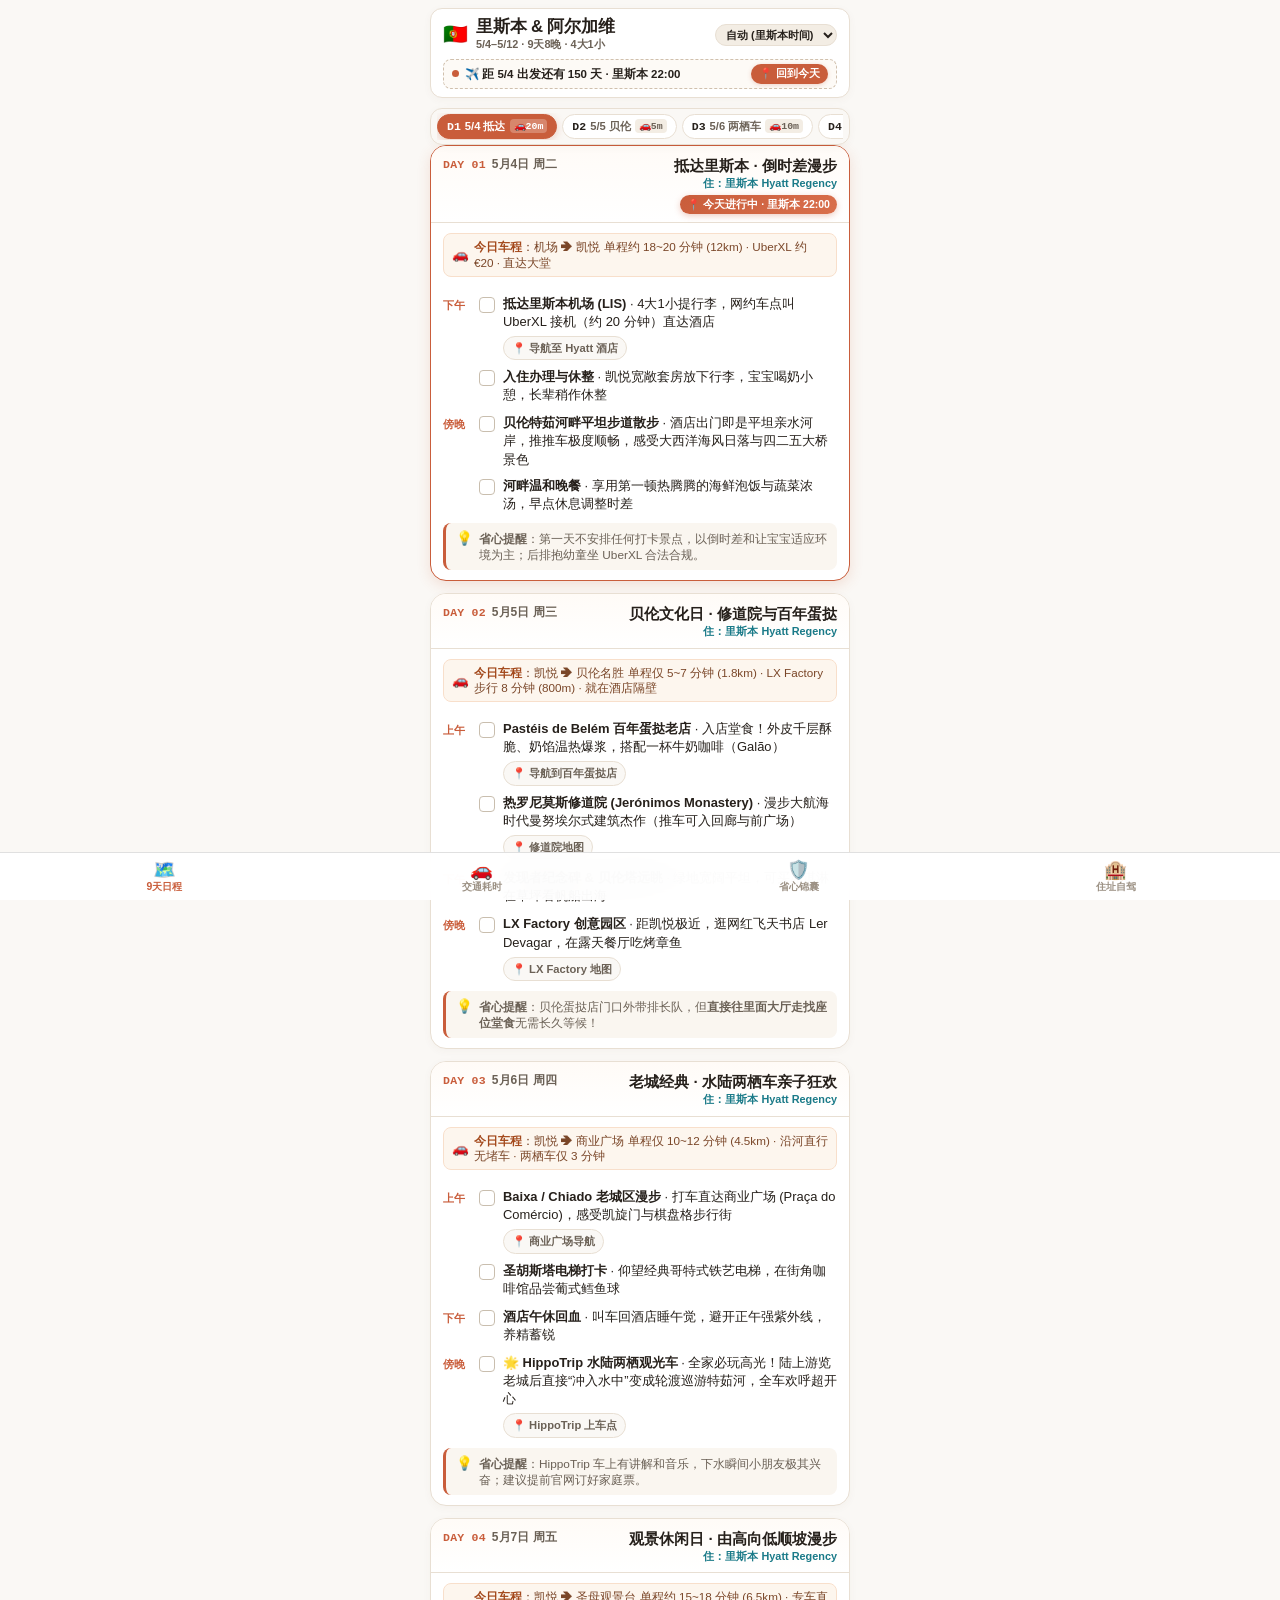
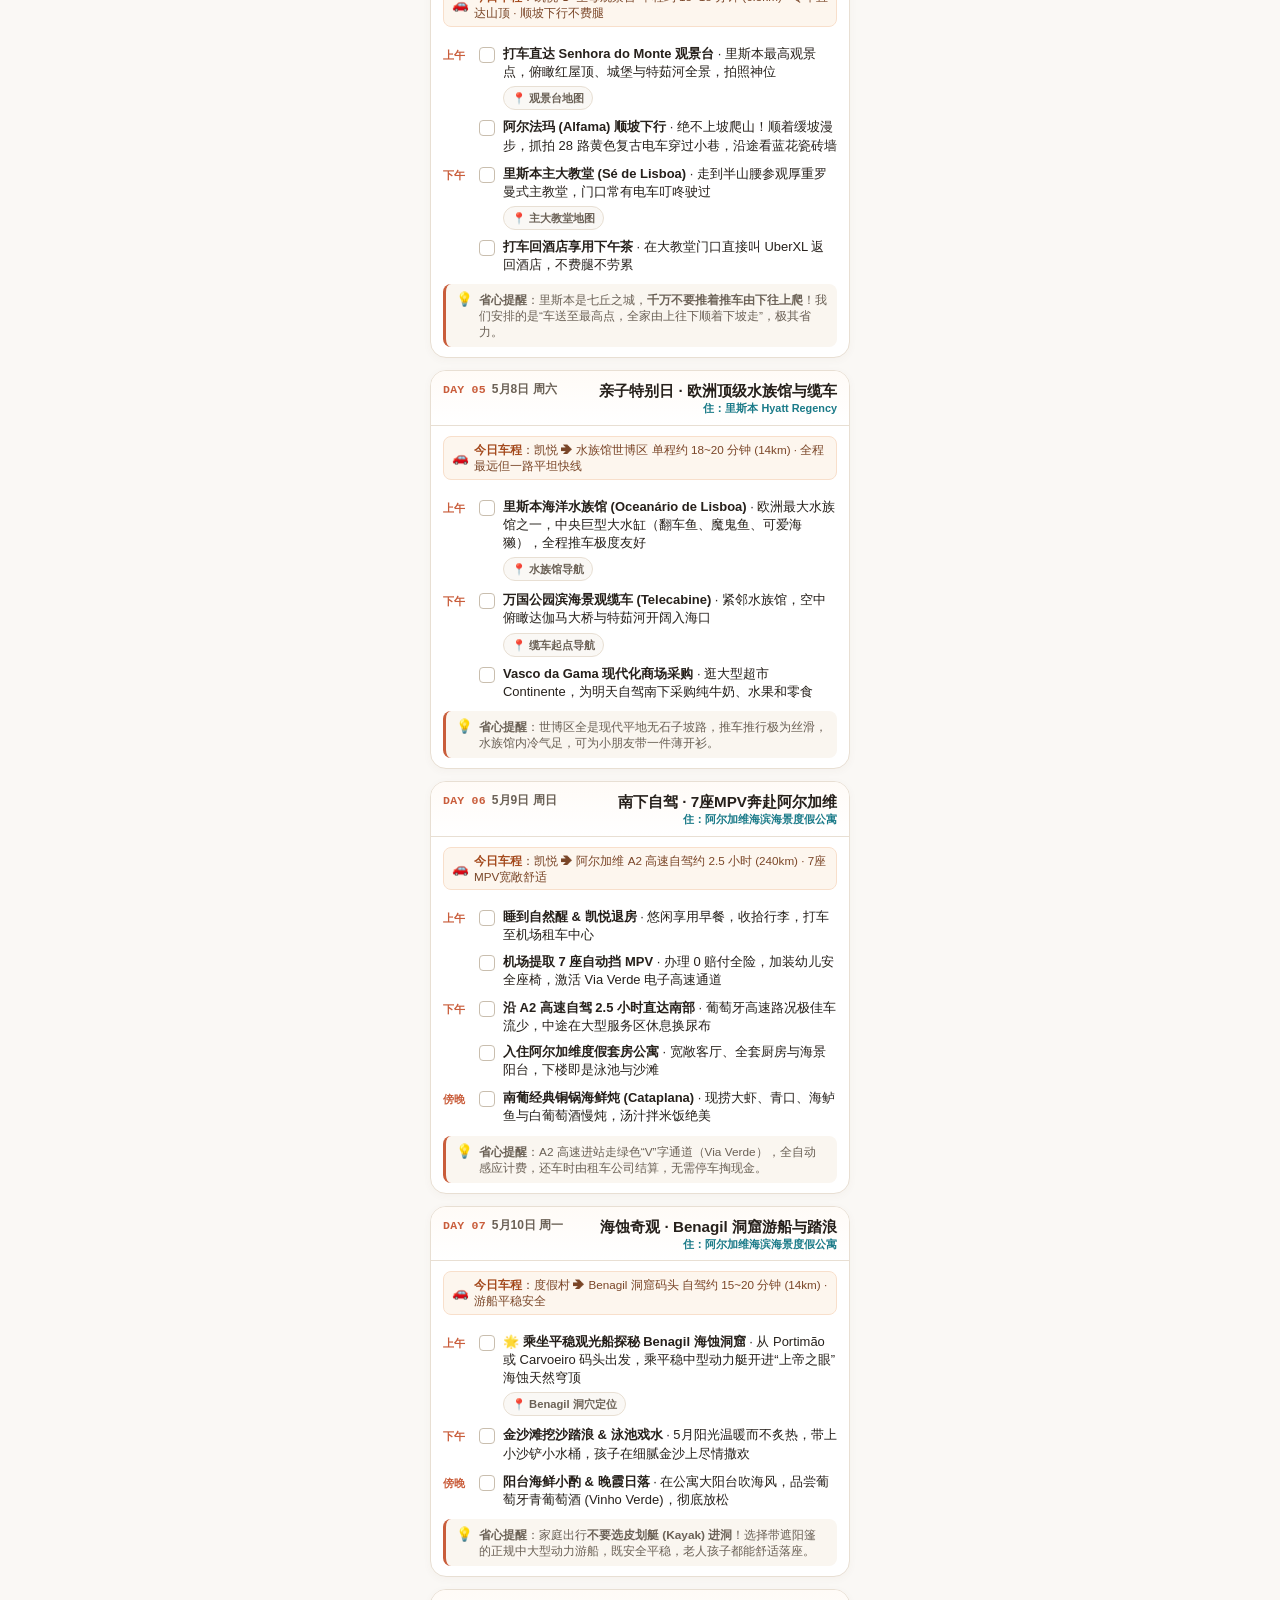
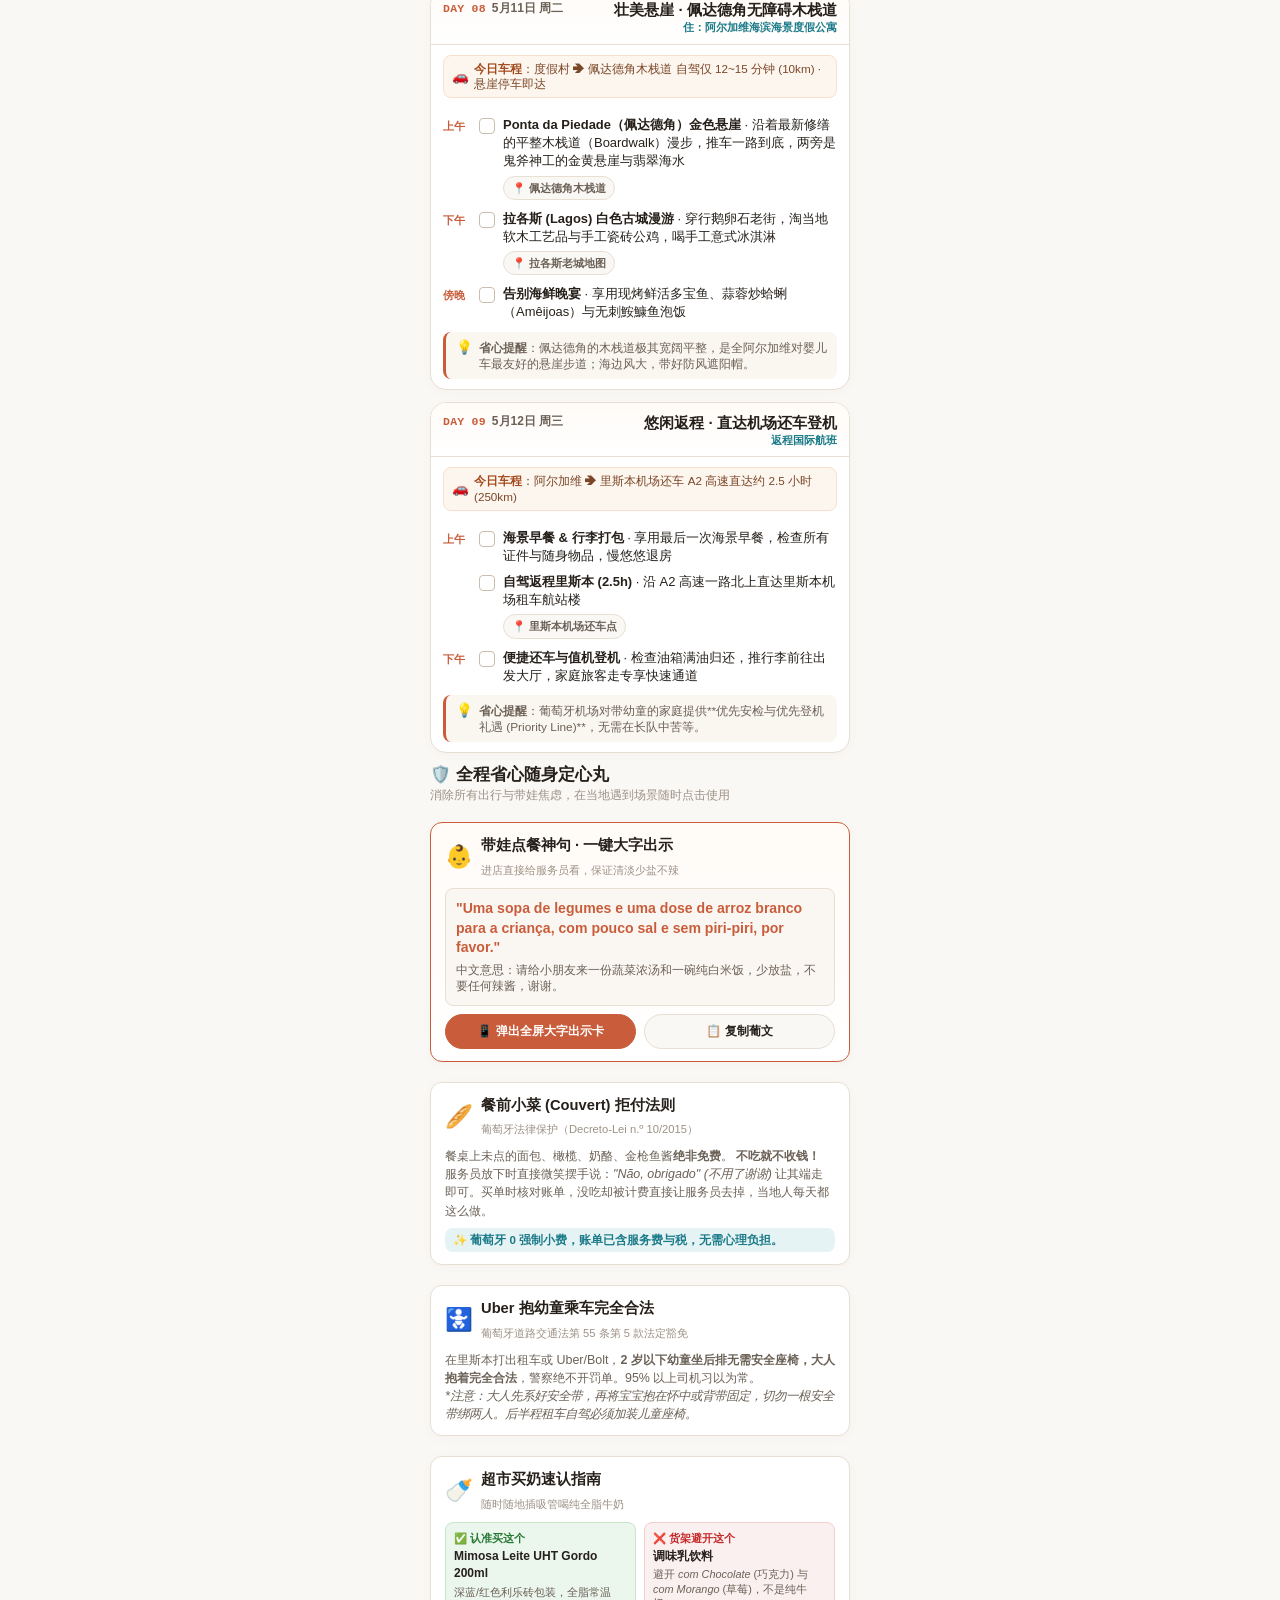
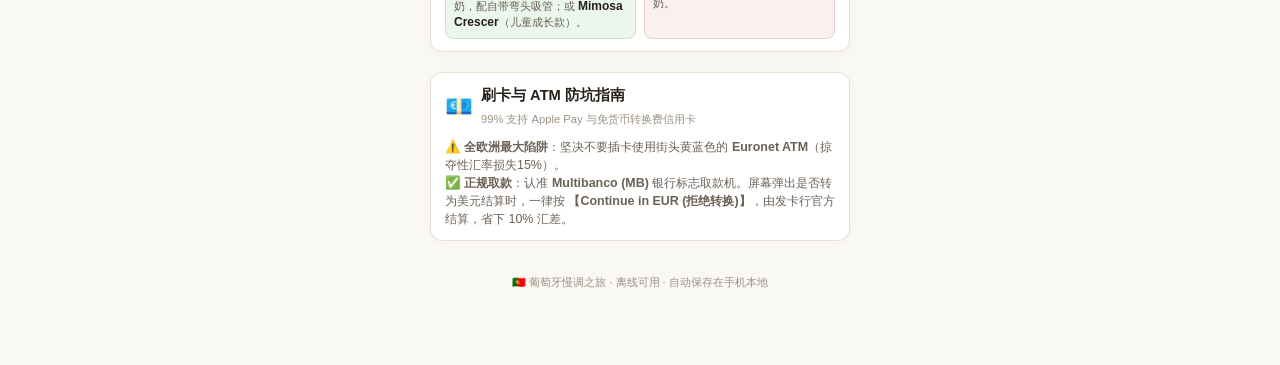
==== commit 04803146: "feat(mobile): optimize for iPhone 16 Pro, add commute matrix, and native bottom tab bar" ====
--- a/index.html
+++ b/index.html
@@ -11,125 +11,96 @@
 <body>
   <div class="travel-wrapper">
 
-    <!-- 顶部总览卡片 -->
-    <header class="page-header">
-      <div class="header-badges">
-        <span class="badge-pill highlight">✨ 9天8晚家庭慢调之旅</span>
-        <span class="badge-pill">4位成人 + 1位幼儿</span>
-      </div>
-      <h1 class="main-title">里斯本 & 阿尔加维</h1>
-      <p class="trip-dates">2027年5月4日 – 5月12日 · 黄金初夏平季</p>
-
-      <!-- 双城节奏摘要 -->
-      <div class="route-overview">
-        <div class="route-node">
-          <span class="node-icon">🚋</span>
-          <div class="node-text">
-            <strong>里斯本 5 晚</strong>
-            <span>凯悦 Hyatt Regency · 贝伦河畔</span>
-          </div>
-        </div>
-        <div class="route-arrow">
-          <span class="arrow-line"></span>
-          <span class="arrow-tag">A2 高速 2.5h</span>
-        </div>
-        <div class="route-node">
-          <span class="node-icon">🌊</span>
-          <div class="node-text">
-            <strong>阿尔加维 3 晚</strong>
-            <span>海滨度假村 · 洞窟与悬崖木栈</span>
-          </div>
-        </div>
-      </div>
-
-      <!-- 智能定位与今日状态提示栏 -->
-      <div class="today-status-bar" id="today-status-bar">
-        <div class="status-indicator">
-          <span class="pulse-dot" id="status-pulse"></span>
-          <div class="status-texts">
-            <span class="status-text" id="status-text">同步里斯本当地时间中...</span>
-            <span class="status-sub" id="status-sub">时区：葡萄牙里斯本 (WEST/UTC+1)</span>
-          </div>
-        </div>
-        <div class="status-controls">
-          <div class="sim-wrapper" id="sim-wrapper" title="行前演练：模拟旅途中的任意一天">
-            <label for="sim-day-select" class="sim-label">⚡ 模拟演练：</label>
-            <select id="sim-day-select" class="sim-select" aria-label="选择模拟天数">
-              <option value="auto">自动 (按当前真实时间)</option>
-              <option value="1">D1 · 5/4 抵达</option>
-              <option value="2">D2 · 5/5 贝伦蛋挞</option>
-              <option value="3">D3 · 5/6 两栖车</option>
-              <option value="4">D4 · 5/7 观景漫步</option>
-              <option value="5">D5 · 5/8 水族馆</option>
-              <option value="6">D6 · 5/9 自驾南下</option>
-              <option value="7">D7 · 5/10 洞窟游船</option>
-              <option value="8">D8 · 5/11 悬崖木栈</option>
-              <option value="9">D9 · 5/12 返程还车</option>
+    <!-- iPhone 16 Pro 专享极简顶部 App Bar (高度仅 46px，零浪费屏幕) -->
+    <header class="mobile-app-header">
+      <div class="header-top-row">
+        <div class="header-title-wrap">
+          <span class="country-flag">🇵🇹</span>
+          <div class="header-titles">
+            <h1 class="compact-title">里斯本 & 阿尔加维</h1>
+            <span class="compact-meta">5/4–5/12 · 9天8晚 · 4大1小</span>
+          </div>
+        </div>
+        <div class="header-actions">
+          <div class="sim-wrapper" id="sim-wrapper" title="行前演练模式">
+            <select id="sim-day-select" class="sim-select" aria-label="模拟天数">
+              <option value="auto">自动 (里斯本时间)</option>
+              <option value="1">D1 5/4 抵达</option>
+              <option value="2">D2 5/5 贝伦</option>
+              <option value="3">D3 5/6 两栖车</option>
+              <option value="4">D4 5/7 观景</option>
+              <option value="5">D5 5/8 水族馆</option>
+              <option value="6">D6 5/9 自驾</option>
+              <option value="7">D7 5/10 洞窟</option>
+              <option value="8">D8 5/11 悬崖</option>
+              <option value="9">D9 5/12 返程</option>
             </select>
           </div>
-          <button type="button" class="btn-locate-today" id="btn-locate-today" title="快速定位到今天的日程卡片">
-            📍 聚焦今天
-          </button>
-        </div>
+        </div>
+      </div>
+
+      <!-- 超紧凑状态与今日对齐条 -->
+      <div class="compact-status-bar" id="today-status-bar">
+        <div class="status-left">
+          <span class="pulse-dot"></span>
+          <span class="status-text" id="status-text">同步里斯本时间中...</span>
+        </div>
+        <button type="button" class="btn-locate-today" id="btn-locate-today">📍 回到今天</button>
       </div>
     </header>
-
-    <!-- 主导航切换（9天日程 / 省心锦囊 / 住址自驾） -->
-    <nav class="view-tabs" aria-label="核心板块切换">
-      <button type="button" class="view-tab active" data-view="itinerary">
-        <span>🗺️</span> 9天每日日程
-      </button>
-      <button type="button" class="view-tab" data-view="peace-of-mind">
-        <span>🛡️</span> 省心随身锦囊
-      </button>
-      <button type="button" class="view-tab" data-view="logistics">
-        <span>🏨</span> 住址与自驾
-      </button>
-    </nav>
 
     <!-- ===================================================================
          VIEW 1: 9天每日行程与吸顶天数导航
          =================================================================== -->
     <section id="view-itinerary" class="view-section active">
 
-      <!-- 吸顶天数胶囊导航栏 (Sticky Day Bar) -->
+      <!-- 吸顶天数横向滑动胶囊 (包含每天车程时耗速查) -->
       <nav class="day-nav-wrapper" id="day-nav-sticky" aria-label="天数快捷定位">
         <div class="day-nav-container" id="day-nav-scroll">
           <button type="button" class="day-pill active" data-day="1">
             <span class="day-num">D1</span>
             <span class="day-brief">5/4 抵达</span>
+            <span class="commute-mini">🚗20m</span>
           </button>
           <button type="button" class="day-pill" data-day="2">
             <span class="day-num">D2</span>
-            <span class="day-brief">5/5 贝伦蛋挞</span>
+            <span class="day-brief">5/5 贝伦</span>
+            <span class="commute-mini">🚗5m</span>
           </button>
           <button type="button" class="day-pill" data-day="3">
             <span class="day-num">D3</span>
             <span class="day-brief">5/6 两栖车</span>
+            <span class="commute-mini">🚗10m</span>
           </button>
           <button type="button" class="day-pill" data-day="4">
             <span class="day-num">D4</span>
-            <span class="day-brief">5/7 观景漫步</span>
+            <span class="day-brief">5/7 观景</span>
+            <span class="commute-mini">🚗15m</span>
           </button>
           <button type="button" class="day-pill" data-day="5">
             <span class="day-num">D5</span>
             <span class="day-brief">5/8 水族馆</span>
+            <span class="commute-mini">🚗20m</span>
           </button>
           <button type="button" class="day-pill" data-day="6">
             <span class="day-num">D6</span>
-            <span class="day-brief">5/9 自驾南下</span>
+            <span class="day-brief">5/9 自驾</span>
+            <span class="commute-mini">🚗2.5h</span>
           </button>
           <button type="button" class="day-pill" data-day="7">
             <span class="day-num">D7</span>
-            <span class="day-brief">5/10 洞窟游船</span>
+            <span class="day-brief">5/10 游船</span>
+            <span class="commute-mini">🚗15m</span>
           </button>
           <button type="button" class="day-pill" data-day="8">
             <span class="day-num">D8</span>
-            <span class="day-brief">5/11 悬崖木栈</span>
+            <span class="day-brief">5/11 木栈道</span>
+            <span class="commute-mini">🚗12m</span>
           </button>
           <button type="button" class="day-pill" data-day="9">
             <span class="day-num">D9</span>
             <span class="day-brief">5/12 返程</span>
+            <span class="commute-mini">🚗2.5h</span>
           </button>
         </div>
       </nav>
@@ -151,6 +122,11 @@
           </div>
 
           <div class="day-card-body">
+            <div class="day-commute-strip">
+              <span class="commute-strip-icon">🚗</span>
+              <span class="commute-strip-text"><strong>今日车程</strong>：机场 ➔ 凯悦 单程约 18~20 分钟 (12km) · UberXL 约 €20 · 直达大堂</span>
+            </div>
+
             <div class="timeline-slot">
               <div class="slot-time">下午</div>
               <div class="slot-content">
@@ -215,6 +191,11 @@
           </div>
 
           <div class="day-card-body">
+            <div class="day-commute-strip">
+              <span class="commute-strip-icon">🚗</span>
+              <span class="commute-strip-text"><strong>今日车程</strong>：凯悦 ➔ 贝伦名胜 单程仅 5~7 分钟 (1.8km) · LX Factory 步行 8 分钟 (800m) · 就在酒店隔壁</span>
+            </div>
+
             <div class="timeline-slot">
               <div class="slot-time">上午</div>
               <div class="slot-content">
@@ -291,6 +272,11 @@
           </div>
 
           <div class="day-card-body">
+            <div class="day-commute-strip">
+              <span class="commute-strip-icon">🚗</span>
+              <span class="commute-strip-text"><strong>今日车程</strong>：凯悦 ➔ 商业广场 单程仅 10~12 分钟 (4.5km) · 沿河直行无堵车 · 两栖车仅 3 分钟</span>
+            </div>
+
             <div class="timeline-slot">
               <div class="slot-time">上午</div>
               <div class="slot-content">
@@ -364,6 +350,11 @@
           </div>
 
           <div class="day-card-body">
+            <div class="day-commute-strip">
+              <span class="commute-strip-icon">🚗</span>
+              <span class="commute-strip-text"><strong>今日车程</strong>：凯悦 ➔ 圣母观景台 单程约 15~18 分钟 (6.5km) · 专车直达山顶 · 顺坡下行不费腿</span>
+            </div>
+
             <div class="timeline-slot">
               <div class="slot-time">上午</div>
               <div class="slot-content">
@@ -431,6 +422,10 @@
           </div>
 
           <div class="day-card-body">
+            <div class="day-commute-strip">
+              <span class="commute-strip-icon">🚗</span>
+              <span class="commute-strip-text"><strong>今日车程</strong>：凯悦 ➔ 水族馆世博区 单程约 18~20 分钟 (14km) · 全程最远但一路平坦快线</span>
+            </div>
             <div class="timeline-slot">
               <div class="slot-time">上午</div>
               <div class="slot-content">
@@ -491,6 +486,11 @@
           </div>
 
           <div class="day-card-body">
+            <div class="day-commute-strip">
+              <span class="commute-strip-icon">🚗</span>
+              <span class="commute-strip-text"><strong>今日车程</strong>：凯悦 ➔ 阿尔加维 A2 高速自驾约 2.5 小时 (240km) · 7座MPV宽敞舒适</span>
+            </div>
+
             <div class="timeline-slot">
               <div class="slot-time">上午</div>
               <div class="slot-content">
@@ -565,6 +565,11 @@
           </div>
 
           <div class="day-card-body">
+            <div class="day-commute-strip">
+              <span class="commute-strip-icon">🚗</span>
+              <span class="commute-strip-text"><strong>今日车程</strong>：度假村 ➔ Benagil 洞窟码头 自驾约 15~20 分钟 (14km) · 游船平稳安全</span>
+            </div>
+
             <div class="timeline-slot">
               <div class="slot-time">上午</div>
               <div class="slot-content">
@@ -628,6 +633,11 @@
           </div>
 
           <div class="day-card-body">
+            <div class="day-commute-strip">
+              <span class="commute-strip-icon">🚗</span>
+              <span class="commute-strip-text"><strong>今日车程</strong>：度假村 ➔ 佩达德角木栈道 自驾仅 12~15 分钟 (10km) · 悬崖停车即达</span>
+            </div>
+
             <div class="timeline-slot">
               <div class="slot-time">上午</div>
               <div class="slot-content">
@@ -694,6 +704,11 @@
           </div>
 
           <div class="day-card-body">
+            <div class="day-commute-strip">
+              <span class="commute-strip-icon">🚗</span>
+              <span class="commute-strip-text"><strong>今日车程</strong>：阿尔加维 ➔ 里斯本机场还车 A2 高速直达约 2.5 小时 (250km)</span>
+            </div>
+
             <div class="timeline-slot">
               <div class="slot-time">上午</div>
               <div class="slot-content">
@@ -741,9 +756,126 @@
     </section>
 
     <!-- ===================================================================
-         VIEW 2: 🛡️ 省心随身锦囊 (点餐出示卡 / 防坑 / 买奶 / 法规小抄)
+         VIEW 2: 🚗 每日交通与往返耗时全景盘 (专为解答凯悦往返时耗设计)
          =================================================================== -->
-    <section id="view-peace-of-mind" class="view-section">
+    <section id="view-commute" class="view-section">
+      <div class="commute-dashboard">
+        <div class="verdict-banner">
+          <div class="verdict-badge">💡 交通定心丸</div>
+          <h2 class="verdict-title">凯悦往返会不会很久？—— 完全不会！</h2>
+          <p class="verdict-desc">
+            凯悦 (Hyatt Regency) 位于贝伦特茹河畔大道边，绝非荒凉偏远。
+            <strong>里斯本市内单程平均仅需 10~15 分钟</strong>！全天往返总车程仅 25~35 分钟。
+            全程叫 UberXL（6~7座大车）单程仅约 €8~€15，全家平摊人均只要两三欧，下车即景点，老人孩子绝不折腾！
+          </p>
+        </div>
+
+        <!-- 每日时耗对比卡片 -->
+        <div class="commute-matrix-list">
+          <div class="matrix-card highlight">
+            <div class="matrix-day">D1</div>
+            <div class="matrix-body">
+              <div class="matrix-title">机场接机 ➔ 凯悦大堂</div>
+              <div class="matrix-tags">
+                <span class="m-tag">⏱️ 单程约 18~20 分钟</span>
+                <span class="m-tag">📏 12 公里</span>
+                <span class="m-tag">💶 UberXL ~€20</span>
+              </div>
+              <p class="m-note">走二环高速与滨河路，4大1小加推车轻松直达酒店放下行李。</p>
+            </div>
+          </div>
+
+          <div class="matrix-card super-near">
+            <div class="matrix-day">D2</div>
+            <div class="matrix-body">
+              <div class="matrix-title">凯悦 ➔ 贝伦名胜 (蛋挞老店/修道院/LX Factory)</div>
+              <div class="matrix-tags">
+                <span class="m-tag green">⏱️ 单程仅 5~7 分钟！</span>
+                <span class="m-tag">📏 1.8 公里</span>
+                <span class="m-tag">💶 UberXL ~€7</span>
+              </div>
+              <p class="m-note">就在酒店后花园！LX Factory 距凯悦仅 800 米（步行 8 分钟），甚至能推车沿河溜达。</p>
+            </div>
+          </div>
+
+          <div class="matrix-card highlight">
+            <div class="matrix-day">D3</div>
+            <div class="matrix-body">
+              <div class="matrix-title">凯悦 ➔ 老城核心 (商业广场/圣胡斯塔)</div>
+              <div class="matrix-tags">
+                <span class="m-tag">⏱️ 单程仅 10~12 分钟</span>
+                <span class="m-tag">📏 4.5 公里</span>
+                <span class="m-tag">💶 UberXL ~€10</span>
+              </div>
+              <p class="m-note">沿特茹河畔平坦大道 (Av. da Índia) 笔直向东，全程无石子路无坡道；两栖车码头就在凯悦旁 1 公里。</p>
+            </div>
+          </div>
+
+          <div class="matrix-card">
+            <div class="matrix-day">D4</div>
+            <div class="matrix-body">
+              <div class="matrix-title">凯悦 ➔ 圣母观景台 (阿尔法玛最高峰)</div>
+              <div class="matrix-tags">
+                <span class="m-tag">⏱️ 单程约 15~18 分钟</span>
+                <span class="m-tag">📏 6.5 公里</span>
+                <span class="m-tag">💶 UberXL ~€12</span>
+              </div>
+              <p class="m-note">车子直接开到山顶制高点，全家由上往下顺着坡道溜达，回程在大教堂门口打车回酒店，不费腿。</p>
+            </div>
+          </div>
+
+          <div class="matrix-card">
+            <div class="matrix-day">D5</div>
+            <div class="matrix-body">
+              <div class="matrix-title">凯悦 ➔ 世博水族馆 (万国公园区)</div>
+              <div class="matrix-tags">
+                <span class="m-tag">⏱️ 单程约 18~20 分钟</span>
+                <span class="m-tag">📏 14 公里</span>
+                <span class="m-tag">💶 UberXL ~€15</span>
+              </div>
+              <p class="m-note">全程最远的一趟，但一路全是大道与高速快线；下车后水族馆、缆车与大商场全部紧邻平地。</p>
+            </div>
+          </div>
+
+          <div class="matrix-card">
+            <div class="matrix-day">D6</div>
+            <div class="matrix-body">
+              <div class="matrix-title">机场提车 ➔ 阿尔加维海滨 (A2 高速自驾)</div>
+              <div class="matrix-tags">
+                <span class="m-tag">⏱️ 自驾 2.5 小时</span>
+                <span class="m-tag">📏 240 公里</span>
+                <span class="m-tag">🛣️ 高速 ETC 通行</span>
+              </div>
+              <p class="m-note">7座MPV宽敞舒适，A2 高速路面平坦、车流极少，中途在大型服务区换尿布吃午餐。</p>
+            </div>
+          </div>
+
+          <div class="matrix-card super-near">
+            <div class="matrix-day">D7-8</div>
+            <div class="matrix-body">
+              <div class="matrix-title">阿尔加维当地游玩 (Benagil海蚀洞 / 佩达德角木栈道)</div>
+              <div class="matrix-tags">
+                <span class="m-tag green">⏱️ 每次自驾仅 12~18 分钟</span>
+                <span class="m-tag">📏 8~14 公里</span>
+              </div>
+              <p class="m-note">南部海岸自驾随心停靠，推车放后备箱，下车即是沙滩和无障碍木栈道。</p>
+            </div>
+          </div>
+
+          <div class="matrix-card">
+            <div class="matrix-day">D9</div>
+            <div class="matrix-body">
+              <div class="matrix-title">阿尔加维 ➔ 里斯本机场还车登机</div>
+              <div class="matrix-tags">
+                <span class="m-tag">⏱️ 自驾直达 2.5 小时</span>
+                <span class="m-tag">📏 250 公里</span>
+              </div>
+              <p class="m-note">高速一路北上直通机场租车大厅，满油还车，推行李走家庭安检优先通道。</p>
+            </div>
+          </div>
+        </div>
+      </div>
+    </section>
       
       <div class="section-intro">
         <h2 class="intro-title">🛡️ 全程省心随身定心丸</h2>
@@ -967,6 +1099,26 @@
 
   </div>
 
+  <!-- iOS 原生级底部主导航栏 (Bottom Tab Bar · 拇指操作热区) -->
+  <nav class="mobile-bottom-bar" id="mobile-bottom-bar" aria-label="底栏主导航">
+    <button type="button" class="tab-item active" data-view="itinerary">
+      <span class="tab-icon">🗺️</span>
+      <span class="tab-label">9天日程</span>
+    </button>
+    <button type="button" class="tab-item" data-view="commute">
+      <span class="tab-icon">🚗</span>
+      <span class="tab-label">交通耗时</span>
+    </button>
+    <button type="button" class="tab-item" data-view="peace-of-mind">
+      <span class="tab-icon">🛡️</span>
+      <span class="tab-label">省心锦囊</span>
+    </button>
+    <button type="button" class="tab-item" data-view="logistics">
+      <span class="tab-icon">🏨</span>
+      <span class="tab-label">住址自驾</span>
+    </button>
+  </nav>
+
   <!-- ===================================================================
        全屏带娃点餐大字出示弹窗 (Fullscreen Flashcard)
        =================================================================== -->
--- a/style.css
+++ b/style.css
@@ -1,43 +1,43 @@
 /* =========================================================
    葡萄牙慢调之旅 · 里斯本 & 阿尔加维
-   视觉风格：温柔、明朗、高质感暖色纸感、手机端极佳握持手感
+   架构定位：Mobile-First / Mobile-Only (专为 iPhone 16 Pro 402×874 视口精准优化)
+   设计准则：极致空间利用率、首屏直达今日行程、iOS 原生级底栏导航、高信息密度
    ========================================================= */
 
 :root {
   --font-sans: -apple-system, BlinkMacSystemFont, "SF Pro Text", "PingFang SC", "Hiragino Sans GB", "Microsoft YaHei", sans-serif;
   --font-mono: ui-monospace, SFMono-Regular, "SF Mono", Menlo, monospace;
 
-  /* 优雅温润自然色调 */
-  --bg-page: #faf8f5;           /* 温暖宣纸米色 */
+  /* 暖调自然纸感配色 */
+  --bg-page: #faf8f5;           /* 温暖宣纸米色底 */
   --bg-card: #ffffff;           /* 纯白卡片 */
-  --bg-subtle: #f4eee6;         /* 浅沙色 */
-  --border: #ece5dc;            /* 柔和边界色 */
-  --border-focus: #d8c9b8;
-
-  --text-main: #2b2521;         /* 浓缩咖啡炭黑 */
-  --text-muted: #6e645a;        /* 柔和次级文字 */
-  --text-light: #9e9488;        /* 辅助微弱说明 */
-
-  /* 葡萄牙标志色彩 */
+  --bg-subtle: #f3ede4;         /* 浅沙色 */
+  --border: #e8dfd3;            /* 细柔边框 (Retina 0.5px) */
+  --border-focus: #d0c0ad;
+
+  --text-main: #26201b;         /* 浓缩咖啡黑 */
+  --text-muted: #6b6156;        /* 柔和次级说明 */
+  --text-light: #9c9184;        /* 辅助弱化文本 */
+
+  /* 品牌色 */
   --primary: #c95d3b;           /* 里斯本陶土橙红 */
   --primary-bg: #faefe9;
-  --teal: #1d7b88;              /* 阿尔加维清澈海蓝 */
+  --teal: #1a7a88;              /* 阿尔加维海蓝 */
   --teal-bg: #e6f3f5;
-  --green: #2e7d32;
-  --green-bg: #edf7ee;
-
+  --green: #257833;
+  --green-bg: #ebf6ec;
+
+  --radius-xs: 6px;
   --radius-sm: 8px;
-  --radius-md: 14px;
-  --radius-lg: 18px;
-  --radius-xl: 24px;
+  --radius-md: 12px;
+  --radius-lg: 16px;
   --radius-full: 9999px;
 
-  --shadow-sm: 0 2px 6px rgba(90, 65, 40, 0.04);
-  --shadow-card: 0 4px 16px rgba(90, 65, 40, 0.06), 0 1px 3px rgba(90, 65, 40, 0.02);
-  --shadow-float: 0 8px 24px rgba(90, 65, 40, 0.12);
-
-  /* 吸顶粘滞时防止被遮挡的内边距 */
-  scroll-padding-top: 86px;
+  --shadow-card: 0 2px 8px rgba(90, 65, 40, 0.04);
+  --shadow-float: 0 6px 20px rgba(90, 65, 40, 0.16);
+
+  /* 吸顶滚动避让边距 */
+  scroll-padding-top: 92px;
   color-scheme: light;
 }
 
@@ -56,161 +56,117 @@
   font-family: var(--font-sans);
   background-color: var(--bg-page);
   color: var(--text-main);
-  line-height: 1.6;
+  line-height: 1.45;
   -webkit-text-size-adjust: 100%;
   -webkit-font-smoothing: antialiased;
-  min-height: 100vh;
-  padding: 24px 16px 60px;
+  min-height: 100dvh;
+  /* 针对 iPhone 16 Pro 安全区上下边距预留 */
+  padding: max(8px, env(safe-area-inset-top, 8px)) 10px calc(68px + env(safe-area-inset-bottom, 18px));
   display: flex;
   justify-content: center;
 }
 
 .travel-wrapper {
   width: 100%;
-  max-width: 540px;
-  display: flex;
-  flex-direction: column;
-  gap: 16px;
-}
-
-/* ================= 1. 顶部 Header ================= */
-.page-header {
+  /* 严格针对 iPhone 16 Pro (402pt 宽度) 完美适配 */
+  max-width: 420px;
+  display: flex;
+  flex-direction: column;
+  gap: 10px;
+}
+
+/* ================= 1. iPhone 原生级顶部 App Bar ================= */
+.mobile-app-header {
   background: var(--bg-card);
-  border: 1px solid var(--border);
-  border-radius: var(--radius-xl);
-  padding: 22px 20px;
+  border: 0.5px solid var(--border);
+  border-radius: var(--radius-md);
+  padding: 8px 12px;
   box-shadow: var(--shadow-card);
   display: flex;
   flex-direction: column;
-  gap: 12px;
-}
-
-.header-badges {
-  display: flex;
-  flex-wrap: wrap;
-  gap: 8px;
-}
-
-.badge-pill {
-  font-size: 0.76rem;
-  font-weight: 600;
-  padding: 4px 10px;
-  border-radius: var(--radius-full);
+  gap: 6px;
+}
+
+.header-top-row {
+  display: flex;
+  align-items: center;
+  justify-content: space-between;
+  gap: 8px;
+}
+
+.header-title-wrap {
+  display: flex;
+  align-items: center;
+  gap: 8px;
+}
+
+.country-flag {
+  font-size: 1.25rem;
+}
+
+.header-titles {
+  display: flex;
+  flex-direction: column;
+}
+
+.compact-title {
+  font-size: 1.05rem;
+  font-weight: 800;
+  color: var(--text-main);
+  letter-spacing: -0.01em;
+  line-height: 1.2;
+}
+
+.compact-meta {
+  font-size: 0.68rem;
+  color: var(--text-muted);
+  font-weight: 600;
+}
+
+.header-actions {
+  display: flex;
+  align-items: center;
+}
+
+.sim-wrapper {
+  display: flex;
+  align-items: center;
+}
+
+.sim-select {
   background: var(--bg-subtle);
-  color: var(--text-muted);
-}
-
-.badge-pill.highlight {
-  background: var(--primary-bg);
-  color: var(--primary);
-}
-
-.main-title {
-  font-size: 1.65rem;
-  font-weight: 800;
-  letter-spacing: -0.02em;
-  color: var(--text-main);
-  line-height: 1.25;
-}
-
-.trip-dates {
-  font-size: 0.88rem;
-  color: var(--text-muted);
-  font-weight: 500;
-}
-
-/* 双城节奏示意条 */
-.route-overview {
-  background: var(--bg-page);
-  border: 1px solid var(--border);
-  border-radius: var(--radius-md);
-  padding: 12px 14px;
+  border: 0.5px solid var(--border);
+  color: var(--text-main);
+  font-size: 0.68rem;
+  font-weight: 600;
+  border-radius: var(--radius-full);
+  padding: 3px 6px;
+  outline: none;
+  cursor: pointer;
+  font-family: inherit;
+}
+
+/* 超紧凑状态与对齐条 */
+.compact-status-bar {
   display: flex;
   align-items: center;
   justify-content: space-between;
-  gap: 8px;
-}
-
-.route-node {
-  display: flex;
-  align-items: center;
-  gap: 8px;
-}
-
-.node-icon {
-  font-size: 1.5rem;
-}
-
-.node-text {
-  display: flex;
-  flex-direction: column;
-}
-
-.node-text strong {
-  font-size: 0.85rem;
-  color: var(--text-main);
-}
-
-.node-text span {
-  font-size: 0.72rem;
-  color: var(--text-light);
-}
-
-.route-arrow {
-  display: flex;
-  flex-direction: column;
-  align-items: center;
-  min-width: 70px;
-}
-
-.arrow-line {
-  width: 100%;
-  height: 2px;
-  background: #d8c9b8;
-  position: relative;
-}
-
-.arrow-line::after {
-  content: "";
-  position: absolute;
-  right: 0;
-  top: -3px;
-  width: 0;
-  height: 0;
-  border-top: 4px solid transparent;
-  border-bottom: 4px solid transparent;
-  border-left: 6px solid #d8c9b8;
-}
-
-.arrow-tag {
-  font-size: 0.68rem;
-  color: var(--text-light);
-  margin-top: 4px;
-  white-space: nowrap;
-}
-
-/* 今日智能定位条 */
-.today-status-bar {
-  display: flex;
-  flex-wrap: wrap;
-  align-items: center;
-  justify-content: space-between;
-  background: #fdfbf7;
-  border: 1px dashed var(--border-focus);
-  border-radius: var(--radius-md);
-  padding: 10px 12px;
-  gap: 10px;
-}
-
-.status-indicator {
-  display: flex;
-  align-items: center;
-  gap: 10px;
+  background: #fdfaf6;
+  border: 0.5px dashed var(--border-focus);
+  border-radius: var(--radius-sm);
+  padding: 4px 8px;
+}
+
+.status-left {
+  display: flex;
+  align-items: center;
+  gap: 6px;
+  overflow: hidden;
 }
 
 .pulse-dot {
-  width: 9px;
-  height: 9px;
+  width: 7px;
+  height: 7px;
   background-color: var(--primary);
   border-radius: 50%;
   box-shadow: 0 0 0 0 rgba(201, 93, 59, 0.4);
@@ -220,148 +176,54 @@
 
 @keyframes pulse-ring {
   0% { box-shadow: 0 0 0 0 rgba(201, 93, 59, 0.5); }
-  70% { box-shadow: 0 0 0 6px rgba(201, 93, 59, 0); }
+  70% { box-shadow: 0 0 0 5px rgba(201, 93, 59, 0); }
   100% { box-shadow: 0 0 0 0 rgba(201, 93, 59, 0); }
 }
 
-.status-texts {
-  display: flex;
-  flex-direction: column;
-}
-
 .status-text {
-  font-size: 0.82rem;
-  font-weight: 700;
-  color: var(--text-main);
-  line-height: 1.35;
-}
-
-.status-sub {
-  font-size: 0.7rem;
-  color: var(--text-light);
-  font-family: var(--font-mono);
-}
-
-.status-controls {
-  display: flex;
-  align-items: center;
-  gap: 8px;
-  flex-wrap: wrap;
-}
-
-.sim-wrapper {
-  display: flex;
-  align-items: center;
-  gap: 4px;
-  background: #f3ede4;
-  padding: 3px 8px;
-  border-radius: var(--radius-full);
-}
-
-.sim-label {
-  font-size: 0.7rem;
-  color: var(--text-muted);
-  font-weight: 600;
-}
-
-.sim-select {
-  background: #ffffff;
-  border: 1px solid var(--border);
-  color: var(--text-main);
   font-size: 0.72rem;
   font-weight: 600;
-  border-radius: var(--radius-sm);
-  padding: 2px 4px;
-  outline: none;
-  cursor: pointer;
-  font-family: inherit;
+  color: var(--text-main);
+  white-space: nowrap;
+  text-overflow: ellipsis;
+  overflow: hidden;
 }
 
 .btn-locate-today {
   background: var(--primary);
   color: #ffffff;
   border: none;
-  font-size: 0.76rem;
-  font-weight: 600;
-  padding: 6px 12px;
+  font-size: 0.68rem;
+  font-weight: 700;
+  padding: 3px 8px;
   border-radius: var(--radius-full);
   cursor: pointer;
-  box-shadow: 0 2px 6px rgba(201, 93, 59, 0.25);
-  transition: all 0.2s ease;
   white-space: nowrap;
-}
-
-.btn-locate-today:hover,
-.btn-locate-today:active {
-  transform: translateY(-1px);
-  filter: brightness(1.05);
-}
-
-/* ================= 2. 主板块切换 Tabs ================= */
-.view-tabs {
-  display: grid;
-  grid-template-columns: repeat(3, 1fr);
-  background: var(--bg-card);
-  border: 1px solid var(--border);
-  border-radius: var(--radius-lg);
-  padding: 4px;
-  box-shadow: var(--shadow-sm);
-}
-
-.view-tab {
-  background: transparent;
-  border: none;
-  font-family: inherit;
-  font-size: 0.82rem;
-  font-weight: 600;
-  color: var(--text-muted);
-  padding: 10px 4px;
-  border-radius: var(--radius-md);
-  cursor: pointer;
-  display: flex;
-  align-items: center;
-  justify-content: center;
-  gap: 5px;
-  transition: all 0.2s cubic-bezier(0.16, 1, 0.3, 1);
-}
-
-.view-tab.active {
-  background: var(--bg-page);
-  color: var(--primary);
-  box-shadow: 0 2px 6px rgba(0, 0, 0, 0.04);
-}
-
-.view-section {
-  display: none;
-}
-
-.view-section.active {
-  display: block;
-}
-
-/* ================= 3. 吸顶天数横向胶囊导航 ================= */
+  flex-shrink: 0;
+  box-shadow: 0 1px 4px rgba(201, 93, 59, 0.25);
+}
+
+/* ================= 2. 吸顶天数横向胶囊导航 (高密度) ================= */
 .day-nav-wrapper {
   position: sticky;
-  top: 12px;
-  z-index: 90;
-  background: rgba(250, 248, 245, 0.88);
+  top: max(6px, env(safe-area-inset-top, 6px));
+  z-index: 85;
+  background: rgba(250, 248, 245, 0.94);
   backdrop-filter: blur(16px);
   -webkit-backdrop-filter: blur(16px);
-  border: 1px solid var(--border);
-  border-radius: var(--radius-lg);
-  padding: 6px 8px;
+  border: 0.5px solid var(--border);
+  border-radius: var(--radius-md);
+  padding: 4px 6px;
   box-shadow: var(--shadow-card);
-  margin-bottom: 14px;
 }
 
 .day-nav-container {
   display: flex;
   overflow-x: auto;
-  gap: 6px;
-  padding: 2px 0;
+  gap: 5px;
+  padding: 1px 0;
   scrollbar-width: none;
   -webkit-overflow-scrolling: touch;
-  scroll-behavior: smooth;
 }
 
 .day-nav-container::-webkit-scrollbar {
@@ -371,35 +233,45 @@
 .day-pill {
   flex-shrink: 0;
   background: var(--bg-card);
-  border: 1px solid var(--border);
-  border-radius: var(--radius-full);
-  padding: 6px 14px;
+  border: 0.5px solid var(--border);
+  border-radius: var(--radius-full);
+  padding: 4px 9px;
   cursor: pointer;
   display: flex;
   align-items: center;
-  gap: 6px;
+  gap: 4px;
   font-family: inherit;
-  transition: all 0.2s ease;
+  transition: all 0.15s ease;
 }
 
 .day-pill .day-num {
-  font-size: 0.78rem;
+  font-size: 0.72rem;
   font-weight: 800;
   font-family: var(--font-mono);
-  color: var(--text-muted);
+  color: var(--text-main);
 }
 
 .day-pill .day-brief {
-  font-size: 0.74rem;
+  font-size: 0.7rem;
   color: var(--text-muted);
   font-weight: 600;
   white-space: nowrap;
+}
+
+.commute-mini {
+  font-size: 0.62rem;
+  background: var(--bg-subtle);
+  color: var(--text-muted);
+  padding: 1px 4px;
+  border-radius: 4px;
+  font-family: var(--font-mono);
+  font-weight: 700;
 }
 
 .day-pill.active {
   background: var(--primary);
   border-color: var(--primary);
-  box-shadow: 0 3px 10px rgba(201, 93, 59, 0.28);
+  box-shadow: 0 2px 8px rgba(201, 93, 59, 0.28);
 }
 
 .day-pill.active .day-num,
@@ -407,53 +279,68 @@
   color: #ffffff;
 }
 
-/* ================= 4. 每日日程卡片流 ================= */
+.day-pill.active .commute-mini {
+  background: rgba(255, 255, 255, 0.25);
+  color: #ffffff;
+}
+
+/* ================= 3. 视图容器切换 ================= */
+.view-section {
+  display: none;
+}
+
+.view-section.active {
+  display: block;
+}
+
+/* ================= 4. 每日日程卡片流 (Mobile-Optimized) ================= */
 .itinerary-cards-flow {
   display: flex;
   flex-direction: column;
-  gap: 18px;
+  gap: 12px;
 }
 
 .day-card {
   background: var(--bg-card);
-  border: 1px solid var(--border);
-  border-radius: var(--radius-xl);
+  border: 0.5px solid var(--border);
+  border-radius: var(--radius-lg);
   overflow: hidden;
   box-shadow: var(--shadow-card);
-  transition: border-color 0.25s ease, box-shadow 0.25s ease;
   position: relative;
+  transition: border-color 0.2s ease, box-shadow 0.2s ease;
 }
 
 .day-card.is-active-day {
   border-color: var(--primary);
-  box-shadow: 0 6px 20px rgba(201, 93, 59, 0.14);
+  box-shadow: 0 4px 14px rgba(201, 93, 59, 0.16);
 }
 
 .day-card-header {
-  padding: 16px 20px 14px;
-  background: linear-gradient(180deg, #fffcf9 0%, #ffffff 100%);
-  border-bottom: 1px solid var(--border);
+  padding: 10px 12px 8px;
+  background: linear-gradient(180deg, #fffbf7 0%, #ffffff 100%);
+  border-bottom: 0.5px solid var(--border);
   display: flex;
   align-items: flex-start;
   justify-content: space-between;
-  gap: 12px;
+  gap: 8px;
 }
 
 .day-badge-col {
   display: flex;
-  flex-direction: column;
+  align-items: baseline;
+  gap: 6px;
 }
 
 .badge-day-id {
-  font-size: 0.74rem;
+  font-size: 0.72rem;
   font-weight: 800;
   font-family: var(--font-mono);
   color: var(--primary);
-  letter-spacing: 0.04em;
+  letter-spacing: 0.02em;
 }
 
 .badge-day-date {
-  font-size: 0.8rem;
+  font-size: 0.75rem;
   color: var(--text-muted);
   font-weight: 600;
 }
@@ -466,58 +353,98 @@
 }
 
 .day-theme-title {
-  font-size: 1.05rem;
+  font-size: 0.95rem;
+  font-weight: 800;
+  color: var(--text-main);
+  line-height: 1.25;
+}
+
+.day-stay-tag {
+  font-size: 0.68rem;
+  color: var(--teal);
+  font-weight: 600;
+  margin-top: 1px;
+}
+
+.live-today-tag {
+  display: inline-flex;
+  align-items: center;
+  gap: 4px;
+  font-size: 0.66rem;
   font-weight: 700;
-  color: var(--text-main);
+  color: #ffffff;
+  background: linear-gradient(135deg, #c95d3b, #d96f4c);
+  padding: 2px 7px;
+  border-radius: var(--radius-full);
+  margin-top: 3px;
+  box-shadow: 0 2px 6px rgba(201, 93, 59, 0.3);
+}
+
+/* 核心：每日车程速览横条 */
+.day-commute-strip {
+  background: #fdf6ee;
+  border: 0.5px solid #f8dfcb;
+  border-radius: var(--radius-sm);
+  padding: 5px 8px;
+  font-size: 0.73rem;
+  display: flex;
+  align-items: center;
+  gap: 5px;
+  margin-bottom: 8px;
+}
+
+.commute-strip-icon {
+  font-size: 0.85rem;
+  flex-shrink: 0;
+}
+
+.commute-strip-text {
+  color: #7a4628;
   line-height: 1.35;
 }
 
-.day-stay-tag {
-  font-size: 0.72rem;
-  color: var(--teal);
-  font-weight: 600;
-  margin-top: 2px;
+.commute-strip-text strong {
+  color: #a3481b;
 }
 
 .day-card-body {
-  padding: 16px 20px;
-  display: flex;
-  flex-direction: column;
-  gap: 16px;
+  padding: 10px 12px;
+  display: flex;
+  flex-direction: column;
+  gap: 10px;
 }
 
 .timeline-slot {
   display: flex;
-  gap: 14px;
+  gap: 8px;
 }
 
 .slot-time {
-  font-size: 0.74rem;
-  font-weight: 700;
-  color: var(--text-light);
-  min-width: 34px;
-  padding-top: 3px;
-  text-transform: uppercase;
+  font-size: 0.7rem;
+  font-weight: 800;
+  color: var(--primary);
+  min-width: 28px;
+  padding-top: 2px;
 }
 
 .slot-content {
   flex: 1;
   display: flex;
   flex-direction: column;
-  gap: 12px;
+  gap: 8px;
 }
 
 .slot-item {
   display: flex;
   flex-direction: column;
-  gap: 6px;
+  gap: 4px;
 }
 
 /* 自定义复选打卡 */
 .custom-check {
   display: flex;
   align-items: flex-start;
-  gap: 10px;
+  gap: 8px;
   cursor: pointer;
   user-select: none;
 }
@@ -527,25 +454,25 @@
 }
 
 .check-box {
-  width: 18px;
-  height: 18px;
-  border: 1.8px solid #c9beae;
-  border-radius: 5px;
+  width: 16px;
+  height: 16px;
+  border: 1.6px solid #c9beae;
+  border-radius: 4px;
   margin-top: 2px;
   flex-shrink: 0;
   display: flex;
   align-items: center;
   justify-content: center;
   background: #ffffff;
-  transition: all 0.2s ease;
+  transition: all 0.15s ease;
 }
 
 .check-box::after {
   content: "";
-  width: 5px;
-  height: 9px;
+  width: 4px;
+  height: 8px;
   border: solid white;
-  border-width: 0 2px 2px 0;
+  border-width: 0 1.8px 1.8px 0;
   transform: rotate(45deg);
   display: none;
   margin-top: -1px;
@@ -561,10 +488,10 @@
 }
 
 .item-text {
-  font-size: 0.88rem;
-  color: var(--text-main);
-  line-height: 1.45;
-  transition: opacity 0.2s ease;
+  font-size: 0.81rem;
+  color: var(--text-main);
+  line-height: 1.4;
+  transition: opacity 0.15s ease;
 }
 
 .custom-check input:checked ~ .item-text {
@@ -573,77 +500,192 @@
 }
 
 .slot-actions {
-  padding-left: 28px;
+  padding-left: 24px;
 }
 
 .mini-map-btn {
   display: inline-flex;
   align-items: center;
-  gap: 4px;
+  gap: 3px;
   background: var(--bg-page);
-  border: 1px solid var(--border);
-  color: var(--text-muted);
-  font-size: 0.74rem;
+  border: 0.5px solid var(--border);
+  color: var(--text-muted);
+  font-size: 0.7rem;
   font-weight: 600;
   text-decoration: none;
-  padding: 4px 10px;
-  border-radius: var(--radius-full);
-  transition: background 0.15s ease;
-}
-
-.mini-map-btn:hover,
+  padding: 3px 8px;
+  border-radius: var(--radius-full);
+}
+
 .mini-map-btn:active {
   background: var(--bg-subtle);
-  color: var(--text-main);
 }
 
 .day-tip-box {
   background: #faf6f0;
+  border-radius: var(--radius-sm);
+  padding: 6px 10px;
+  display: flex;
+  align-items: baseline;
+  gap: 6px;
+  border-left: 3px solid var(--primary);
+}
+
+.tip-icon {
+  font-size: 0.85rem;
+}
+
+.tip-txt {
+  font-size: 0.74rem;
+  color: var(--text-muted);
+  line-height: 1.35;
+}
+
+/* ================= 5. VIEW 2: 🚗 交通耗时全景盘 ================= */
+.commute-dashboard {
+  display: flex;
+  flex-direction: column;
+  gap: 10px;
+}
+
+.verdict-banner {
+  background: linear-gradient(135deg, #faefe9 0%, #fde6dc 100%);
+  border: 0.5px solid #f0cbba;
   border-radius: var(--radius-md);
-  padding: 10px 14px;
-  display: flex;
-  align-items: baseline;
-  gap: 8px;
-  border-left: 3px solid var(--primary);
-}
-
-.tip-icon {
-  font-size: 0.95rem;
-}
-
-.tip-txt {
-  font-size: 0.78rem;
-  color: var(--text-muted);
-  line-height: 1.4;
-}
-
-/* ================= 5. 省心锦囊 VIEW ================= */
+  padding: 12px;
+  display: flex;
+  flex-direction: column;
+  gap: 6px;
+}
+
+.verdict-badge {
+  font-size: 0.7rem;
+  font-weight: 800;
+  color: var(--primary);
+  background: #ffffff;
+  padding: 2px 8px;
+  border-radius: var(--radius-full);
+  align-self: flex-start;
+}
+
+.verdict-title {
+  font-size: 0.98rem;
+  font-weight: 800;
+  color: var(--text-main);
+  line-height: 1.25;
+}
+
+.verdict-desc {
+  font-size: 0.77rem;
+  color: var(--text-muted);
+  line-height: 1.45;
+}
+
+.verdict-desc strong {
+  color: var(--text-main);
+}
+
+.commute-matrix-list {
+  display: flex;
+  flex-direction: column;
+  gap: 8px;
+}
+
+.matrix-card {
+  background: var(--bg-card);
+  border: 0.5px solid var(--border);
+  border-radius: var(--radius-md);
+  padding: 10px 12px;
+  display: flex;
+  gap: 10px;
+  box-shadow: var(--shadow-card);
+}
+
+.matrix-card.super-near {
+  border-color: #a4d8ae;
+  background: #f8fdf9;
+}
+
+.matrix-card.highlight {
+  border-color: #f4d0bd;
+}
+
+.matrix-day {
+  font-size: 0.8rem;
+  font-weight: 800;
+  font-family: var(--font-mono);
+  color: var(--primary);
+  min-width: 28px;
+  padding-top: 2px;
+}
+
+.matrix-body {
+  flex: 1;
+  display: flex;
+  flex-direction: column;
+  gap: 4px;
+}
+
+.matrix-title {
+  font-size: 0.85rem;
+  font-weight: 700;
+  color: var(--text-main);
+  line-height: 1.25;
+}
+
+.matrix-tags {
+  display: flex;
+  flex-wrap: wrap;
+  gap: 5px;
+}
+
+.m-tag {
+  font-size: 0.68rem;
+  font-weight: 600;
+  padding: 2px 6px;
+  border-radius: 4px;
+  background: var(--bg-page);
+  color: var(--text-muted);
+}
+
+.m-tag.green {
+  background: var(--green-bg);
+  color: var(--green);
+  font-weight: 700;
+}
+
+.m-note {
+  font-size: 0.72rem;
+  color: var(--text-light);
+  line-height: 1.35;
+}
+
+/* ================= 6. VIEW 3: 🛡️ 省心锦囊 VIEW ================= */
 .section-intro {
-  margin-bottom: 14px;
+  margin-bottom: 8px;
 }
 
 .intro-title {
-  font-size: 1.18rem;
+  font-size: 1.05rem;
   font-weight: 800;
   color: var(--text-main);
 }
 
 .intro-desc {
-  font-size: 0.8rem;
+  font-size: 0.74rem;
   color: var(--text-light);
-  margin-top: 2px;
 }
 
 .pocket-card {
   background: var(--bg-card);
-  border: 1px solid var(--border);
-  border-radius: var(--radius-lg);
-  padding: 18px 20px;
-  margin-bottom: 14px;
+  border: 0.5px solid var(--border);
+  border-radius: var(--radius-md);
+  padding: 12px 14px;
+  margin-bottom: 10px;
   box-shadow: var(--shadow-card);
   display: flex;
   flex-direction: column;
-  gap: 12px;
+  gap: 8px;
 }
 
 .pocket-card.priority-card {
@@ -654,61 +696,60 @@
 .pocket-header {
   display: flex;
   align-items: center;
-  gap: 12px;
+  gap: 8px;
 }
 
 .pocket-emoji {
-  font-size: 1.8rem;
+  font-size: 1.4rem;
 }
 
 .pocket-title {
-  font-size: 1rem;
+  font-size: 0.92rem;
   font-weight: 700;
   color: var(--text-main);
 }
 
 .pocket-sub {
-  font-size: 0.74rem;
+  font-size: 0.7rem;
   color: var(--text-light);
 }
 
 .quote-box {
   background: #faf7f2;
-  border: 1px solid var(--border);
-  border-radius: var(--radius-md);
-  padding: 14px;
+  border: 0.5px solid var(--border);
+  border-radius: var(--radius-sm);
+  padding: 10px;
 }
 
 .quote-pt {
-  font-size: 0.96rem;
+  font-size: 0.88rem;
   font-weight: 700;
   color: var(--primary);
-  line-height: 1.45;
-  margin-bottom: 8px;
+  line-height: 1.4;
+  margin-bottom: 4px;
 }
 
 .quote-zh {
-  font-size: 0.82rem;
-  color: var(--text-muted);
-  line-height: 1.4;
+  font-size: 0.76rem;
+  color: var(--text-muted);
+  line-height: 1.35;
 }
 
 .card-btn-row {
   display: flex;
-  gap: 10px;
+  gap: 8px;
 }
 
 .btn-action {
   flex: 1;
   background: var(--bg-page);
-  border: 1px solid var(--border);
-  color: var(--text-main);
-  padding: 10px 14px;
-  border-radius: var(--radius-full);
-  font-size: 0.82rem;
+  border: 0.5px solid var(--border);
+  color: var(--text-main);
+  padding: 8px 10px;
+  border-radius: var(--radius-full);
+  font-size: 0.76rem;
   font-weight: 600;
   cursor: pointer;
-  transition: all 0.2s ease;
   font-family: inherit;
 }
 
@@ -716,82 +757,58 @@
   background: var(--primary);
   color: #ffffff;
   border-color: var(--primary);
-  box-shadow: 0 2px 8px rgba(201, 93, 59, 0.25);
-}
-
-.btn-action:active {
-  transform: translateY(1px);
 }
 
 .pocket-text {
-  font-size: 0.85rem;
-  color: var(--text-muted);
-  line-height: 1.5;
+  font-size: 0.78rem;
+  color: var(--text-muted);
+  line-height: 1.45;
 }
 
 .rule-badge {
   background: var(--teal-bg);
   color: var(--teal);
-  font-size: 0.76rem;
-  font-weight: 600;
-  padding: 6px 12px;
-  border-radius: var(--radius-md);
+  font-size: 0.72rem;
+  font-weight: 600;
+  padding: 4px 8px;
+  border-radius: var(--radius-sm);
 }
 
 .milk-guide-grid {
   display: grid;
   grid-template-columns: 1fr 1fr;
-  gap: 10px;
+  gap: 8px;
 }
 
 .milk-col {
-  padding: 12px;
-  border-radius: var(--radius-md);
-  display: flex;
-  flex-direction: column;
-  gap: 4px;
-}
-
-.milk-col.good {
-  background: var(--green-bg);
-  border: 1px solid #c7e6c9;
-}
-
-.milk-col.avoid {
-  background: #fbf0f0;
-  border: 1px solid #f2cfcf;
-}
-
-.milk-tag {
-  font-size: 0.7rem;
-  font-weight: 700;
-}
-
+  padding: 8px;
+  border-radius: var(--radius-sm);
+  display: flex;
+  flex-direction: column;
+  gap: 2px;
+}
+
+.milk-col.good { background: var(--green-bg); border: 0.5px solid #c7e6c9; }
+.milk-col.avoid { background: #fbf0f0; border: 0.5px solid #f2cfcf; }
+
+.milk-tag { font-size: 0.66rem; font-weight: 700; }
 .milk-col.good .milk-tag { color: var(--green); }
 .milk-col.avoid .milk-tag { color: #c62828; }
 
-.milk-col strong {
-  font-size: 0.8rem;
-  color: var(--text-main);
-}
-
-.milk-col p {
-  font-size: 0.72rem;
-  color: var(--text-muted);
-  line-height: 1.35;
-}
-
-/* ================= 6. 住宿与自驾 VIEW ================= */
+.milk-col strong { font-size: 0.75rem; color: var(--text-main); }
+.milk-col p { font-size: 0.68rem; color: var(--text-muted); line-height: 1.3; }
+
+/* ================= 7. VIEW 4: 🏨 住址与自驾 ================= */
 .stay-card {
   background: var(--bg-card);
-  border: 1px solid var(--border);
-  border-radius: var(--radius-lg);
-  padding: 18px 20px;
-  margin-bottom: 14px;
+  border: 0.5px solid var(--border);
+  border-radius: var(--radius-md);
+  padding: 12px 14px;
+  margin-bottom: 10px;
   box-shadow: var(--shadow-card);
   display: flex;
   flex-direction: column;
-  gap: 12px;
+  gap: 8px;
 }
 
 .stay-tag-row {
@@ -801,11 +818,11 @@
 }
 
 .stay-chip {
-  font-size: 0.74rem;
+  font-size: 0.7rem;
   font-weight: 700;
   background: var(--primary-bg);
   color: var(--primary);
-  padding: 4px 10px;
+  padding: 2px 8px;
   border-radius: var(--radius-full);
 }
 
@@ -815,109 +832,164 @@
 }
 
 .stay-city {
-  font-size: 0.74rem;
+  font-size: 0.7rem;
   color: var(--text-light);
 }
 
 .stay-name {
-  font-size: 1.08rem;
+  font-size: 0.95rem;
   font-weight: 800;
   color: var(--text-main);
 }
 
 .address-copy-block {
   background: var(--bg-page);
-  border: 1px solid var(--border);
-  border-radius: var(--radius-md);
-  padding: 10px 12px;
+  border: 0.5px solid var(--border);
+  border-radius: var(--radius-sm);
+  padding: 8px 10px;
   display: flex;
   align-items: center;
   justify-content: space-between;
-  gap: 10px;
+  gap: 8px;
 }
 
 .addr-text {
-  font-size: 0.8rem;
+  font-size: 0.74rem;
   font-family: var(--font-mono);
   color: var(--text-main);
-  line-height: 1.35;
-  word-break: break-all;
+  line-height: 1.3;
 }
 
 .btn-copy-addr {
   background: var(--bg-card);
-  border: 1px solid var(--border);
-  font-size: 0.74rem;
-  font-weight: 600;
-  padding: 6px 10px;
+  border: 0.5px solid var(--border);
+  font-size: 0.7rem;
+  font-weight: 600;
+  padding: 4px 8px;
   border-radius: var(--radius-full);
   cursor: pointer;
   white-space: nowrap;
-  color: var(--text-main);
-  transition: background 0.15s ease;
-}
-
-.btn-copy-addr:active {
-  background: var(--bg-subtle);
 }
 
 .stay-meta-grid {
   display: grid;
   grid-template-columns: 1fr 1fr;
-  gap: 10px;
-}
-
-.meta-item {
-  display: flex;
-  flex-direction: column;
-}
-
-.meta-label {
-  font-size: 0.7rem;
-  color: var(--text-light);
-}
-
-.meta-val {
-  font-size: 0.82rem;
-  font-weight: 600;
-  color: var(--text-main);
-}
-
-.stay-card-footer {
-  display: flex;
-}
-
+  gap: 6px;
+}
+
+.meta-item { display: flex; flex-direction: column; }
+.meta-label { font-size: 0.66rem; color: var(--text-light); }
+.meta-val { font-size: 0.76rem; font-weight: 600; color: var(--text-main); }
+
+.stay-card-footer { display: flex; }
 .btn-card-map {
-  display: inline-flex;
-  align-items: center;
-  gap: 6px;
-  font-size: 0.82rem;
+  font-size: 0.76rem;
   font-weight: 600;
   color: var(--teal);
   text-decoration: none;
-  padding: 6px 0;
 }
 
 .car-rental-card .rental-tips {
   display: flex;
   flex-direction: column;
-  gap: 8px;
+  gap: 6px;
 }
 
 .tip-row {
   display: flex;
   align-items: flex-start;
-  gap: 8px;
-  font-size: 0.82rem;
-  color: var(--text-muted);
-}
-
-.tip-bullet {
-  font-size: 0.7rem;
-  margin-top: 3px;
-}
-
-/* ================= 7. 全屏点餐出示卡 Modal ================= */
+  gap: 6px;
+  font-size: 0.76rem;
+  color: var(--text-muted);
+}
+
+/* ================= 8. iOS 原生级底部导航栏 (Bottom Tab Bar) ================= */
+.mobile-bottom-bar {
+  position: fixed;
+  bottom: 0;
+  left: 0;
+  right: 0;
+  z-index: 100;
+  display: grid;
+  grid-template-columns: repeat(4, 1fr);
+  background: rgba(255, 255, 255, 0.94);
+  backdrop-filter: blur(20px);
+  -webkit-backdrop-filter: blur(20px);
+  border-top: 0.5px solid rgba(0, 0, 0, 0.12);
+  /* 预留 iPhone 16 Pro 底部指示条安全区 */
+  padding: 4px 6px calc(4px + env(safe-area-inset-bottom, 16px));
+}
+
+.tab-item {
+  background: transparent;
+  border: none;
+  font-family: inherit;
+  color: var(--text-light);
+  display: flex;
+  flex-direction: column;
+  align-items: center;
+  justify-content: center;
+  gap: 2px;
+  padding: 4px 0;
+  cursor: pointer;
+  transition: color 0.15s ease;
+}
+
+.tab-icon {
+  font-size: 1.15rem;
+  line-height: 1;
+}
+
+.tab-label {
+  font-size: 0.65rem;
+  font-weight: 600;
+  line-height: 1;
+}
+
+.tab-item.active {
+  color: var(--primary);
+}
+
+.tab-item.active .tab-label {
+  font-weight: 800;
+}
+
+/* ================= 9. 浮动“回到今天”胶囊 (避开底部栏) ================= */
+.floating-back-today {
+  position: fixed;
+  bottom: calc(56px + env(safe-area-inset-bottom, 16px));
+  right: 12px;
+  z-index: 98;
+  background: linear-gradient(135deg, #c95d3b 0%, #b84f2f 100%);
+  color: #ffffff;
+  border: 1px solid rgba(255, 255, 255, 0.35);
+  padding: 8px 14px;
+  border-radius: var(--radius-full);
+  font-size: 0.76rem;
+  font-weight: 700;
+  display: flex;
+  align-items: center;
+  gap: 5px;
+  box-shadow: 0 4px 14px rgba(201, 93, 59, 0.4);
+  cursor: pointer;
+  opacity: 0;
+  transform: translateY(16px) scale(0.95);
+  pointer-events: none;
+  transition: all 0.2s cubic-bezier(0.16, 1, 0.3, 1);
+  font-family: inherit;
+}
+
+.floating-back-today.show {
+  opacity: 1;
+  transform: translateY(0) scale(1);
+  pointer-events: auto;
+}
+
+.floating-back-today:active {
+  transform: translateY(1px) scale(0.98);
+}
+
+/* ================= 10. 全屏点餐出示卡 Modal ================= */
 .flashcard-overlay {
   position: fixed;
   inset: 0;
@@ -928,7 +1000,7 @@
   display: none;
   align-items: center;
   justify-content: center;
-  padding: 20px;
+  padding: 16px;
 }
 
 .flashcard-overlay.active {
@@ -937,34 +1009,28 @@
 
 .flashcard-content {
   background: #ffffff;
-  border-radius: var(--radius-xl);
-  padding: 28px 24px;
-  max-width: 480px;
+  border-radius: var(--radius-lg);
+  padding: 22px 18px;
+  max-width: 380px;
   width: 100%;
   box-shadow: var(--shadow-float);
   position: relative;
   display: flex;
   flex-direction: column;
-  gap: 18px;
+  gap: 14px;
   text-align: center;
-  animation: modal-pop 0.25s cubic-bezier(0.16, 1, 0.3, 1);
-}
-
-@keyframes modal-pop {
-  0% { transform: scale(0.92); opacity: 0; }
-  100% { transform: scale(1); opacity: 1; }
 }
 
 .btn-close-flashcard {
   position: absolute;
-  top: 14px;
-  right: 14px;
-  width: 32px;
-  height: 32px;
+  top: 10px;
+  right: 10px;
+  width: 28px;
+  height: 28px;
   border-radius: 50%;
   background: var(--bg-subtle);
   border: none;
-  font-size: 1.1rem;
+  font-size: 1rem;
   color: var(--text-muted);
   cursor: pointer;
   display: flex;
@@ -973,86 +1039,77 @@
 }
 
 .flashcard-badge {
-  font-size: 0.8rem;
+  font-size: 0.75rem;
   font-weight: 700;
   color: var(--primary);
   background: var(--primary-bg);
-  padding: 4px 12px;
+  padding: 3px 10px;
   border-radius: var(--radius-full);
   align-self: center;
 }
 
 .flashcard-pt {
-  font-size: 1.35rem;
+  font-size: 1.15rem;
   font-weight: 800;
   color: var(--text-main);
+  line-height: 1.4;
+  background: #fdfaf6;
+  border: 1.5px dashed #e8d0bc;
+  padding: 12px;
+  border-radius: var(--radius-md);
+}
+
+.flashcard-zh {
+  font-size: 0.82rem;
+  color: var(--text-muted);
   line-height: 1.45;
-  background: #fdfaf6;
-  border: 2px dashed #e8d0bc;
-  padding: 16px;
-  border-radius: var(--radius-lg);
-}
-
-.flashcard-zh {
-  font-size: 0.9rem;
-  color: var(--text-muted);
-  line-height: 1.5;
 }
 
 .flashcard-extra {
   display: grid;
   grid-template-columns: repeat(3, 1fr);
-  gap: 8px;
-  margin-top: 4px;
+  gap: 6px;
 }
 
 .extra-item {
   background: var(--bg-page);
-  border-radius: var(--radius-md);
-  padding: 8px 6px;
-  display: flex;
-  flex-direction: column;
-  gap: 2px;
-}
-
-.extra-item span {
-  font-size: 0.68rem;
-  color: var(--text-light);
-}
-
-.extra-item strong {
-  font-size: 0.76rem;
-  color: var(--text-main);
-}
+  border-radius: var(--radius-sm);
+  padding: 6px 4px;
+  display: flex;
+  flex-direction: column;
+  gap: 1px;
+}
+
+.extra-item span { font-size: 0.64rem; color: var(--text-light); }
+.extra-item strong { font-size: 0.72rem; color: var(--text-main); }
 
 .btn-done-flashcard {
   background: var(--primary);
   color: #ffffff;
   border: none;
-  font-size: 0.92rem;
+  font-size: 0.85rem;
   font-weight: 700;
-  padding: 12px;
+  padding: 10px;
   border-radius: var(--radius-full);
   cursor: pointer;
-  margin-top: 6px;
-}
-
-/* ================= 8. Toast 与页脚 ================= */
+}
+
+/* ================= 11. Toast 提示 ================= */
 .toast-tip {
   position: fixed;
-  bottom: 24px;
+  bottom: calc(64px + env(safe-area-inset-bottom, 16px));
   left: 50%;
-  transform: translateX(-50%) translateY(40px);
-  background: rgba(30, 24, 20, 0.92);
+  transform: translateX(-50%) translateY(30px);
+  background: rgba(30, 24, 20, 0.94);
   color: #ffffff;
-  padding: 10px 18px;
-  border-radius: var(--radius-full);
-  font-size: 0.82rem;
-  font-weight: 600;
-  box-shadow: 0 4px 16px rgba(0, 0, 0, 0.2);
+  padding: 8px 14px;
+  border-radius: var(--radius-full);
+  font-size: 0.76rem;
+  font-weight: 600;
+  box-shadow: 0 4px 14px rgba(0, 0, 0, 0.2);
   opacity: 0;
   pointer-events: none;
-  transition: all 0.25s ease;
+  transition: all 0.2s ease;
   z-index: 1000;
   white-space: nowrap;
 }
@@ -1062,98 +1119,12 @@
   opacity: 1;
 }
 
-/* 动态“今天进行中”卡片标签 */
-.live-today-tag {
-  display: inline-flex;
-  align-items: center;
-  gap: 5px;
-  font-size: 0.72rem;
-  font-weight: 700;
-  color: #ffffff;
-  background: linear-gradient(135deg, #c95d3b, #d96f4c);
-  padding: 3px 9px;
-  border-radius: var(--radius-full);
-  box-shadow: 0 2px 6px rgba(201, 93, 59, 0.35);
-  margin-top: 4px;
-  animation: pulse-badge 2s infinite;
-}
-
-@keyframes pulse-badge {
-  0% { transform: scale(1); }
-  50% { transform: scale(1.03); }
-  100% { transform: scale(1); }
-}
-
-/* 离开今天时浮现的悬浮按钮 */
-.floating-back-today {
-  position: fixed;
-  bottom: 22px;
-  right: 20px;
-  z-index: 98;
-  background: linear-gradient(135deg, #c95d3b 0%, #b84f2f 100%);
-  color: #ffffff;
-  border: 1px solid rgba(255, 255, 255, 0.35);
-  padding: 10px 16px;
-  border-radius: var(--radius-full);
-  font-size: 0.82rem;
-  font-weight: 700;
-  display: flex;
-  align-items: center;
-  gap: 6px;
-  box-shadow: 0 6px 20px rgba(201, 93, 59, 0.4), 0 2px 6px rgba(0, 0, 0, 0.1);
-  cursor: pointer;
-  opacity: 0;
-  transform: translateY(20px) scale(0.95);
-  pointer-events: none;
-  transition: all 0.25s cubic-bezier(0.16, 1, 0.3, 1);
-  font-family: inherit;
-}
-
-.floating-back-today.show {
-  opacity: 1;
-  transform: translateY(0) scale(1);
-  pointer-events: auto;
-}
-
-.floating-back-today:active {
-  transform: translateY(2px) scale(0.98);
-}
-
 .page-footer {
   text-align: center;
-  padding: 24px 0 10px;
+  padding: 14px 0 6px;
 }
 
 .footer-note {
-  font-size: 0.74rem;
+  font-size: 0.68rem;
   color: var(--text-light);
 }
-
-/* ================= 响应式调节 ================= */
-@media (max-width: 480px) {
-  body {
-    padding: 16px 12px 60px;
-  }
-
-  .main-title {
-    font-size: 1.45rem;
-  }
-
-  .day-card-header {
-    flex-direction: column;
-    align-items: flex-start;
-  }
-
-  .day-title-col {
-    text-align: left;
-    align-items: flex-start;
-  }
-
-  .milk-guide-grid {
-    grid-template-columns: 1fr;
-  }
-
-  .stay-meta-grid {
-    grid-template-columns: 1fr;
-  }
-}
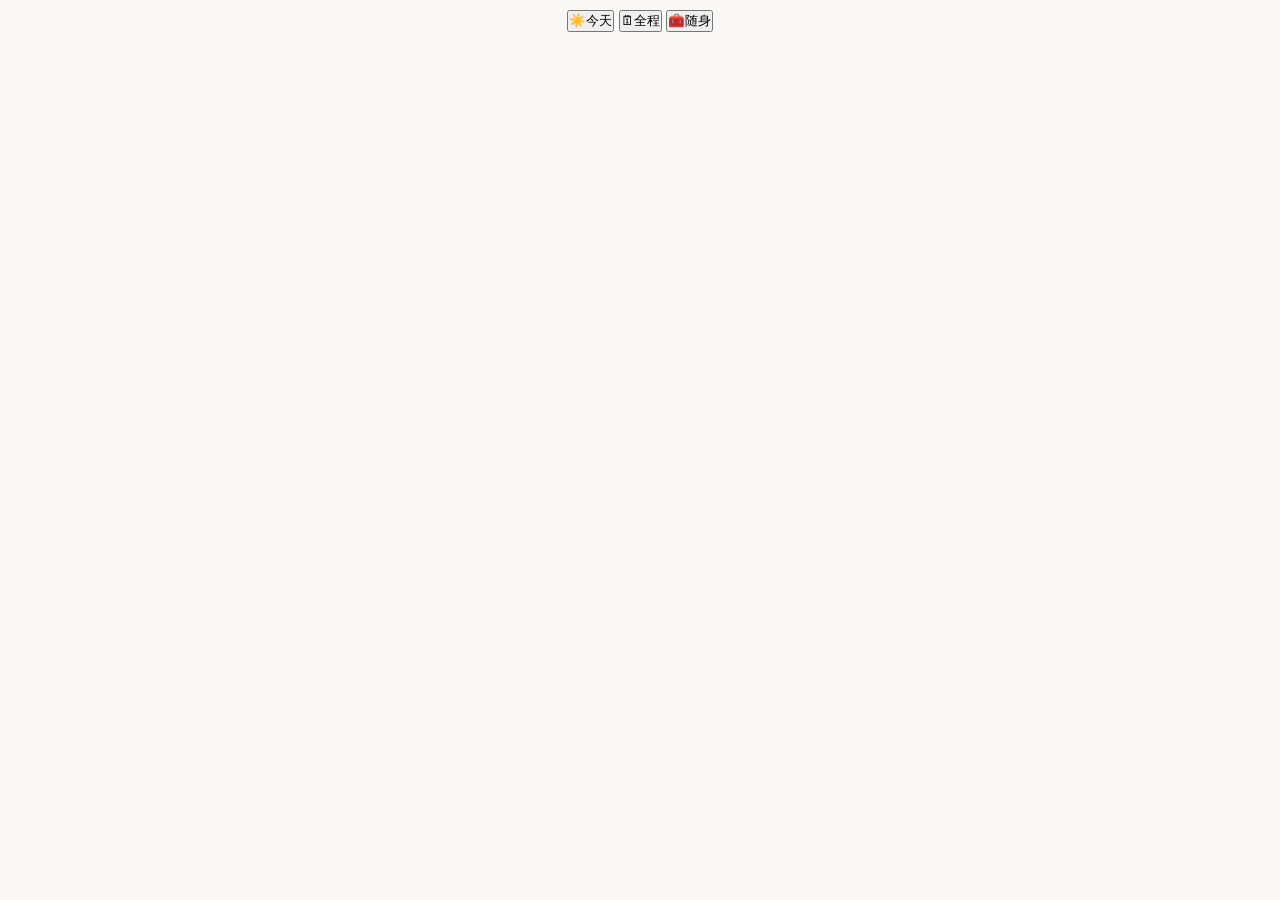
==== commit dbc52a8e: "feat: adopt dual-track lodging strategy (Upon Lisbon for 4A+1C, Hyatt for 2A+1C)" ====
--- a/index.html
+++ b/index.html
@@ -2,1171 +2,50 @@
 <html lang="zh-CN">
 <head>
   <meta charset="UTF-8">
-  <meta name="viewport" content="width=device-width, initial-scale=1.0, viewport-fit=cover">
-  <title>葡萄牙慢调之旅 · 里斯本 & 阿尔加维</title>
-  <meta name="description" content="2027年5月 葡萄牙9天8晚家庭慢调行程手册，支持每日自动定位与全套省心随身小抄">
+  <meta name="viewport" content="width=device-width, initial-scale=1, viewport-fit=cover">
+  <meta name="theme-color" content="#FAF7F2">
+  <meta name="apple-mobile-web-app-capable" content="yes">
+  <meta name="mobile-web-app-capable" content="yes">
+  <meta name="apple-mobile-web-app-status-bar-style" content="black-translucent">
+  <meta name="apple-mobile-web-app-title" content="葡萄牙">
+  <title>葡萄牙家庭行</title>
+  <link rel="manifest" href="manifest.webmanifest">
   <link rel="icon" type="image/svg+xml" href="icon.svg">
+  <link rel="apple-touch-icon" href="icon-180.png">
   <link rel="stylesheet" href="style.css">
 </head>
-<body>
-  <div class="travel-wrapper">
+<body data-city="lisbon" data-tab="today">
 
-    <!-- iPhone 16 Pro 专享极简顶部 App Bar (高度仅 46px，零浪费屏幕) -->
-    <header class="mobile-app-header">
-      <div class="header-top-row">
-        <div class="header-title-wrap">
-          <span class="country-flag">🇵🇹</span>
-          <div class="header-titles">
-            <h1 class="compact-title">里斯本 & 阿尔加维</h1>
-            <span class="compact-meta">5/4–5/12 · 9天8晚 · 4大1小</span>
-          </div>
-        </div>
-        <div class="header-actions">
-          <div class="sim-wrapper" id="sim-wrapper" title="行前演练模式">
-            <select id="sim-day-select" class="sim-select" aria-label="模拟天数">
-              <option value="auto">自动 (里斯本时间)</option>
-              <option value="1">D1 5/4 抵达</option>
-              <option value="2">D2 5/5 贝伦</option>
-              <option value="3">D3 5/6 两栖车</option>
-              <option value="4">D4 5/7 观景</option>
-              <option value="5">D5 5/8 水族馆</option>
-              <option value="6">D6 5/9 自驾</option>
-              <option value="7">D7 5/10 洞窟</option>
-              <option value="8">D8 5/11 悬崖</option>
-              <option value="9">D9 5/12 返程</option>
-            </select>
-          </div>
-        </div>
-      </div>
+  <header class="head" id="head">
+    <div class="topbar">
+      <div class="top-main" id="top-main"></div>
+      <div class="clock" id="clock"></div>
+    </div>
+    <nav class="prog" id="prog" aria-label="9 天进度"></nav>
+  </header>
 
-      <!-- 超紧凑状态与今日对齐条 -->
-      <div class="compact-status-bar" id="today-status-bar">
-        <div class="status-left">
-          <span class="pulse-dot"></span>
-          <span class="status-text" id="status-text">同步里斯本时间中...</span>
-        </div>
-        <button type="button" class="btn-locate-today" id="btn-locate-today">📍 回到今天</button>
-      </div>
-    </header>
+  <main>
+    <section class="panel" id="p-today"></section>
+    <section class="panel" id="p-trip" hidden></section>
+    <section class="panel" id="p-pocket" hidden></section>
+  </main>
 
-    <!-- ===================================================================
-         VIEW 1: 9天每日行程与吸顶天数导航
-         =================================================================== -->
-    <section id="view-itinerary" class="view-section active">
-
-      <!-- 吸顶天数横向滑动胶囊 (包含每天车程时耗速查) -->
-      <nav class="day-nav-wrapper" id="day-nav-sticky" aria-label="天数快捷定位">
-        <div class="day-nav-container" id="day-nav-scroll">
-          <button type="button" class="day-pill active" data-day="1">
-            <span class="day-num">D1</span>
-            <span class="day-brief">5/4 抵达</span>
-            <span class="commute-mini">🚗20m</span>
-          </button>
-          <button type="button" class="day-pill" data-day="2">
-            <span class="day-num">D2</span>
-            <span class="day-brief">5/5 贝伦</span>
-            <span class="commute-mini">🚗5m</span>
-          </button>
-          <button type="button" class="day-pill" data-day="3">
-            <span class="day-num">D3</span>
-            <span class="day-brief">5/6 两栖车</span>
-            <span class="commute-mini">🚗10m</span>
-          </button>
-          <button type="button" class="day-pill" data-day="4">
-            <span class="day-num">D4</span>
-            <span class="day-brief">5/7 观景</span>
-            <span class="commute-mini">🚗15m</span>
-          </button>
-          <button type="button" class="day-pill" data-day="5">
-            <span class="day-num">D5</span>
-            <span class="day-brief">5/8 水族馆</span>
-            <span class="commute-mini">🚗20m</span>
-          </button>
-          <button type="button" class="day-pill" data-day="6">
-            <span class="day-num">D6</span>
-            <span class="day-brief">5/9 自驾</span>
-            <span class="commute-mini">🚗2.5h</span>
-          </button>
-          <button type="button" class="day-pill" data-day="7">
-            <span class="day-num">D7</span>
-            <span class="day-brief">5/10 游船</span>
-            <span class="commute-mini">🚗15m</span>
-          </button>
-          <button type="button" class="day-pill" data-day="8">
-            <span class="day-num">D8</span>
-            <span class="day-brief">5/11 木栈道</span>
-            <span class="commute-mini">🚗12m</span>
-          </button>
-          <button type="button" class="day-pill" data-day="9">
-            <span class="day-num">D9</span>
-            <span class="day-brief">5/12 返程</span>
-            <span class="commute-mini">🚗2.5h</span>
-          </button>
-        </div>
-      </nav>
-
-      <!-- 9天日程卡片流 -->
-      <div class="itinerary-cards-flow">
-
-        <!-- Day 1 -->
-        <article class="day-card" id="day-1" data-day="1" data-date="2027-05-04">
-          <div class="day-card-header">
-            <div class="day-badge-col">
-              <span class="badge-day-id">DAY 01</span>
-              <span class="badge-day-date">5月4日 周二</span>
-            </div>
-            <div class="day-title-col">
-              <h2 class="day-theme-title">抵达里斯本 · 倒时差漫步</h2>
-              <span class="day-stay-tag">住：里斯本 Hyatt Regency</span>
-            </div>
-          </div>
-
-          <div class="day-card-body">
-            <div class="day-commute-strip">
-              <span class="commute-strip-icon">🚗</span>
-              <span class="commute-strip-text"><strong>今日车程</strong>：机场 ➔ 凯悦 单程约 18~20 分钟 (12km) · UberXL 约 €20 · 直达大堂</span>
-            </div>
-
-            <div class="timeline-slot">
-              <div class="slot-time">下午</div>
-              <div class="slot-content">
-                <div class="slot-item">
-                  <label class="custom-check">
-                    <input type="checkbox" class="task-check" data-task="d1-arrive">
-                    <span class="check-box"></span>
-                    <span class="item-text"><strong>抵达里斯本机场 (LIS)</strong> · 4大1小提行李，网约车点叫 UberXL 接机（约 20 分钟）直达酒店</span>
-                  </label>
-                  <div class="slot-actions">
-                    <a href="https://maps.google.com/?q=Hyatt+Regency+Lisbon" target="_blank" rel="noopener" class="mini-map-btn">📍 导航至 Hyatt 酒店</a>
-                  </div>
-                </div>
-                <div class="slot-item">
-                  <label class="custom-check">
-                    <input type="checkbox" class="task-check" data-task="d1-checkin">
-                    <span class="check-box"></span>
-                    <span class="item-text"><strong>入住办理与休整</strong> · 凯悦宽敞套房放下行李，宝宝喝奶小憩，长辈稍作休整</span>
-                  </label>
-                </div>
-              </div>
-            </div>
-
-            <div class="timeline-slot">
-              <div class="slot-time">傍晚</div>
-              <div class="slot-content">
-                <div class="slot-item">
-                  <label class="custom-check">
-                    <input type="checkbox" class="task-check" data-task="d1-walk">
-                    <span class="check-box"></span>
-                    <span class="item-text"><strong>贝伦特茹河畔平坦步道散步</strong> · 酒店出门即是平坦亲水河岸，推推车极度顺畅，感受大西洋海风日落与四二五大桥景色</span>
-                  </label>
-                </div>
-                <div class="slot-item">
-                  <label class="custom-check">
-                    <input type="checkbox" class="task-check" data-task="d1-dinner">
-                    <span class="check-box"></span>
-                    <span class="item-text"><strong>河畔温和晚餐</strong> · 享用第一顿热腾腾的海鲜泡饭与蔬菜浓汤，早点休息调整时差</span>
-                  </label>
-                </div>
-              </div>
-            </div>
-
-            <div class="day-tip-box">
-              <span class="tip-icon">💡</span>
-              <span class="tip-txt"><strong>省心提醒</strong>：第一天不安排任何打卡景点，以倒时差和让宝宝适应环境为主；后排抱幼童坐 UberXL 合法合规。</span>
-            </div>
-          </div>
-        </article>
-
-        <!-- Day 2 -->
-        <article class="day-card" id="day-2" data-day="2" data-date="2027-05-05">
-          <div class="day-card-header">
-            <div class="day-badge-col">
-              <span class="badge-day-id">DAY 02</span>
-              <span class="badge-day-date">5月5日 周三</span>
-            </div>
-            <div class="day-title-col">
-              <h2 class="day-theme-title">贝伦文化日 · 修道院与百年蛋挞</h2>
-              <span class="day-stay-tag">住：里斯本 Hyatt Regency</span>
-            </div>
-          </div>
-
-          <div class="day-card-body">
-            <div class="day-commute-strip">
-              <span class="commute-strip-icon">🚗</span>
-              <span class="commute-strip-text"><strong>今日车程</strong>：凯悦 ➔ 贝伦名胜 单程仅 5~7 分钟 (1.8km) · LX Factory 步行 8 分钟 (800m) · 就在酒店隔壁</span>
-            </div>
-
-            <div class="timeline-slot">
-              <div class="slot-time">上午</div>
-              <div class="slot-content">
-                <div class="slot-item">
-                  <label class="custom-check">
-                    <input type="checkbox" class="task-check" data-task="d2-tart">
-                    <span class="check-box"></span>
-                    <span class="item-text"><strong>Pastéis de Belém 百年蛋挞老店</strong> · 入店堂食！外皮千层酥脆、奶馅温热爆浆，搭配一杯牛奶咖啡（Galão）</span>
-                  </label>
-                  <div class="slot-actions">
-                    <a href="https://maps.google.com/?q=Pasteis+de+Belem" target="_blank" rel="noopener" class="mini-map-btn">📍 导航到百年蛋挞店</a>
-                  </div>
-                </div>
-                <div class="slot-item">
-                  <label class="custom-check">
-                    <input type="checkbox" class="task-check" data-task="d2-monastery">
-                    <span class="check-box"></span>
-                    <span class="item-text"><strong>热罗尼莫斯修道院 (Jerónimos Monastery)</strong> · 漫步大航海时代曼努埃尔式建筑杰作（推车可入回廊与前广场）</span>
-                  </label>
-                  <div class="slot-actions">
-                    <a href="https://maps.google.com/?q=Jeronimos+Monastery" target="_blank" rel="noopener" class="mini-map-btn">📍 修道院地图</a>
-                  </div>
-                </div>
-              </div>
-            </div>
-
-            <div class="timeline-slot">
-              <div class="slot-time">下午</div>
-              <div class="slot-content">
-                <div class="slot-item">
-                  <label class="custom-check">
-                    <input type="checkbox" class="task-check" data-task="d2-tower">
-                    <span class="check-box"></span>
-                    <span class="item-text"><strong>发现者纪念碑 & 贝伦塔远眺</strong> · 绿地宽阔平坦，可买冰淇淋在草坪看帆船出海</span>
-                  </label>
-                </div>
-              </div>
-            </div>
-
-            <div class="timeline-slot">
-              <div class="slot-time">傍晚</div>
-              <div class="slot-content">
-                <div class="slot-item">
-                  <label class="custom-check">
-                    <input type="checkbox" class="task-check" data-task="d2-lxfactory">
-                    <span class="check-box"></span>
-                    <span class="item-text"><strong>LX Factory 创意园区</strong> · 距凯悦极近，逛网红飞天书店 Ler Devagar，在露天餐厅吃烤章鱼</span>
-                  </label>
-                  <div class="slot-actions">
-                    <a href="https://maps.google.com/?q=LX+Factory+Lisbon" target="_blank" rel="noopener" class="mini-map-btn">📍 LX Factory 地图</a>
-                  </div>
-                </div>
-              </div>
-            </div>
-
-            <div class="day-tip-box">
-              <span class="tip-icon">💡</span>
-              <span class="tip-txt"><strong>省心提醒</strong>：贝伦蛋挞店门口外带排长队，但<strong>直接往里面大厅走找座位堂食</strong>无需长久等候！</span>
-            </div>
-          </div>
-        </article>
-
-        <!-- Day 3 -->
-        <article class="day-card" id="day-3" data-day="3" data-date="2027-05-06">
-          <div class="day-card-header">
-            <div class="day-badge-col">
-              <span class="badge-day-id">DAY 03</span>
-              <span class="badge-day-date">5月6日 周四</span>
-            </div>
-            <div class="day-title-col">
-              <h2 class="day-theme-title">老城经典 · 水陆两栖车亲子狂欢</h2>
-              <span class="day-stay-tag">住：里斯本 Hyatt Regency</span>
-            </div>
-          </div>
-
-          <div class="day-card-body">
-            <div class="day-commute-strip">
-              <span class="commute-strip-icon">🚗</span>
-              <span class="commute-strip-text"><strong>今日车程</strong>：凯悦 ➔ 商业广场 单程仅 10~12 分钟 (4.5km) · 沿河直行无堵车 · 两栖车仅 3 分钟</span>
-            </div>
-
-            <div class="timeline-slot">
-              <div class="slot-time">上午</div>
-              <div class="slot-content">
-                <div class="slot-item">
-                  <label class="custom-check">
-                    <input type="checkbox" class="task-check" data-task="d3-baixa">
-                    <span class="check-box"></span>
-                    <span class="item-text"><strong>Baixa / Chiado 老城区漫步</strong> · 打车直达商业广场 (Praça do Comércio)，感受凯旋门与棋盘格步行街</span>
-                  </label>
-                  <div class="slot-actions">
-                    <a href="https://maps.google.com/?q=Praca+do+Comercio+Lisbon" target="_blank" rel="noopener" class="mini-map-btn">📍 商业广场导航</a>
-                  </div>
-                </div>
-                <div class="slot-item">
-                  <label class="custom-check">
-                    <input type="checkbox" class="task-check" data-task="d3-santajusta">
-                    <span class="check-box"></span>
-                    <span class="item-text"><strong>圣胡斯塔电梯打卡</strong> · 仰望经典哥特式铁艺电梯，在街角咖啡馆品尝葡式鳕鱼球</span>
-                  </label>
-                </div>
-              </div>
-            </div>
-
-            <div class="timeline-slot">
-              <div class="slot-time">下午</div>
-              <div class="slot-content">
-                <div class="slot-item">
-                  <label class="custom-check">
-                    <input type="checkbox" class="task-check" data-task="d3-nap">
-                    <span class="check-box"></span>
-                    <span class="item-text"><strong>酒店午休回血</strong> · 叫车回酒店睡午觉，避开正午强紫外线，养精蓄锐</span>
-                  </label>
-                </div>
-              </div>
-            </div>
-
-            <div class="timeline-slot">
-              <div class="slot-time">傍晚</div>
-              <div class="slot-content">
-                <div class="slot-item">
-                  <label class="custom-check">
-                    <input type="checkbox" class="task-check" data-task="d3-hippotrip">
-                    <span class="check-box"></span>
-                    <span class="item-text"><strong>🌟 HippoTrip 水陆两栖观光车</strong> · 全家必玩高光！陆上游览老城后直接“冲入水中”变成轮渡巡游特茹河，全车欢呼超开心</span>
-                  </label>
-                  <div class="slot-actions">
-                    <a href="https://maps.google.com/?q=HippoTrip+Lisbon" target="_blank" rel="noopener" class="mini-map-btn">📍 HippoTrip 上车点</a>
-                  </div>
-                </div>
-              </div>
-            </div>
-
-            <div class="day-tip-box">
-              <span class="tip-icon">💡</span>
-              <span class="tip-txt"><strong>省心提醒</strong>：HippoTrip 车上有讲解和音乐，下水瞬间小朋友极其兴奋；建议提前官网订好家庭票。</span>
-            </div>
-          </div>
-        </article>
-
-        <!-- Day 4 -->
-        <article class="day-card" id="day-4" data-day="4" data-date="2027-05-07">
-          <div class="day-card-header">
-            <div class="day-badge-col">
-              <span class="badge-day-id">DAY 04</span>
-              <span class="badge-day-date">5月7日 周五</span>
-            </div>
-            <div class="day-title-col">
-              <h2 class="day-theme-title">观景休闲日 · 由高向低顺坡漫步</h2>
-              <span class="day-stay-tag">住：里斯本 Hyatt Regency</span>
-            </div>
-          </div>
-
-          <div class="day-card-body">
-            <div class="day-commute-strip">
-              <span class="commute-strip-icon">🚗</span>
-              <span class="commute-strip-text"><strong>今日车程</strong>：凯悦 ➔ 圣母观景台 单程约 15~18 分钟 (6.5km) · 专车直达山顶 · 顺坡下行不费腿</span>
-            </div>
-
-            <div class="timeline-slot">
-              <div class="slot-time">上午</div>
-              <div class="slot-content">
-                <div class="slot-item">
-                  <label class="custom-check">
-                    <input type="checkbox" class="task-check" data-task="d4-miradouro">
-                    <span class="check-box"></span>
-                    <span class="item-text"><strong>打车直达 Senhora do Monte 观景台</strong> · 里斯本最高观景点，俯瞰红屋顶、城堡与特茹河全景，拍照神位</span>
-                  </label>
-                  <div class="slot-actions">
-                    <a href="https://maps.google.com/?q=Miradouro+da+Senhora+do+Monte" target="_blank" rel="noopener" class="mini-map-btn">📍 观景台地图</a>
-                  </div>
-                </div>
-                <div class="slot-item">
-                  <label class="custom-check">
-                    <input type="checkbox" class="task-check" data-task="d4-alfama">
-                    <span class="check-box"></span>
-                    <span class="item-text"><strong>阿尔法玛 (Alfama) 顺坡下行</strong> · 绝不上坡爬山！顺着缓坡漫步，抓拍 28 路黄色复古电车穿过小巷，沿途看蓝花瓷砖墙</span>
-                  </label>
-                </div>
-              </div>
-            </div>
-
-            <div class="timeline-slot">
-              <div class="slot-time">下午</div>
-              <div class="slot-content">
-                <div class="slot-item">
-                  <label class="custom-check">
-                    <input type="checkbox" class="task-check" data-task="d4-cathedral">
-                    <span class="check-box"></span>
-                    <span class="item-text"><strong>里斯本主大教堂 (Sé de Lisboa)</strong> · 走到半山腰参观厚重罗曼式主教堂，门口常有电车叮咚驶过</span>
-                  </label>
-                  <div class="slot-actions">
-                    <a href="https://maps.google.com/?q=Lisbon+Cathedral" target="_blank" rel="noopener" class="mini-map-btn">📍 主大教堂地图</a>
-                  </div>
-                </div>
-                <div class="slot-item">
-                  <label class="custom-check">
-                    <input type="checkbox" class="task-check" data-task="d4-uberback">
-                    <span class="check-box"></span>
-                    <span class="item-text"><strong>打车回酒店享用下午茶</strong> · 在大教堂门口直接叫 UberXL 返回酒店，不费腿不劳累</span>
-                  </label>
-                </div>
-              </div>
-            </div>
-
-            <div class="day-tip-box">
-              <span class="tip-icon">💡</span>
-              <span class="tip-txt"><strong>省心提醒</strong>：里斯本是七丘之城，<strong>千万不要推着推车由下往上爬</strong>！我们安排的是“车送至最高点，全家由上往下顺着下坡走”，极其省力。</span>
-            </div>
-          </div>
-        </article>
-
-        <!-- Day 5 -->
-        <article class="day-card" id="day-5" data-day="5" data-date="2027-05-08">
-          <div class="day-card-header">
-            <div class="day-badge-col">
-              <span class="badge-day-id">DAY 05</span>
-              <span class="badge-day-date">5月8日 周六</span>
-            </div>
-            <div class="day-title-col">
-              <h2 class="day-theme-title">亲子特别日 · 欧洲顶级水族馆与缆车</h2>
-              <span class="day-stay-tag">住：里斯本 Hyatt Regency</span>
-            </div>
-          </div>
-
-          <div class="day-card-body">
-            <div class="day-commute-strip">
-              <span class="commute-strip-icon">🚗</span>
-              <span class="commute-strip-text"><strong>今日车程</strong>：凯悦 ➔ 水族馆世博区 单程约 18~20 分钟 (14km) · 全程最远但一路平坦快线</span>
-            </div>
-            <div class="timeline-slot">
-              <div class="slot-time">上午</div>
-              <div class="slot-content">
-                <div class="slot-item">
-                  <label class="custom-check">
-                    <input type="checkbox" class="task-check" data-task="d5-oceanario">
-                    <span class="check-box"></span>
-                    <span class="item-text"><strong>里斯本海洋水族馆 (Oceanário de Lisboa)</strong> · 欧洲最大水族馆之一，中央巨型大水缸（翻车鱼、魔鬼鱼、可爱海獭），全程推车极度友好</span>
-                  </label>
-                  <div class="slot-actions">
-                    <a href="https://maps.google.com/?q=Oceanario+de+Lisboa" target="_blank" rel="noopener" class="mini-map-btn">📍 水族馆导航</a>
-                  </div>
-                </div>
-              </div>
-            </div>
-
-            <div class="timeline-slot">
-              <div class="slot-time">下午</div>
-              <div class="slot-content">
-                <div class="slot-item">
-                  <label class="custom-check">
-                    <input type="checkbox" class="task-check" data-task="d5-cablecar">
-                    <span class="check-box"></span>
-                    <span class="item-text"><strong>万国公园滨海景观缆车 (Telecabine)</strong> · 紧邻水族馆，空中俯瞰达伽马大桥与特茹河开阔入海口</span>
-                  </label>
-                  <div class="slot-actions">
-                    <a href="https://maps.google.com/?q=Telecabine+Lisboa" target="_blank" rel="noopener" class="mini-map-btn">📍 缆车起点导航</a>
-                  </div>
-                </div>
-                <div class="slot-item">
-                  <label class="custom-check">
-                    <input type="checkbox" class="task-check" data-task="d5-vascogama">
-                    <span class="check-box"></span>
-                    <span class="item-text"><strong>Vasco da Gama 现代化商场采购</strong> · 逛大型超市 Continente，为明天自驾南下采购纯牛奶、水果和零食</span>
-                  </label>
-                </div>
-              </div>
-            </div>
-
-            <div class="day-tip-box">
-              <span class="tip-icon">💡</span>
-              <span class="tip-txt"><strong>省心提醒</strong>：世博区全是现代平地无石子坡路，推车推行极为丝滑，水族馆内冷气足，可为小朋友带一件薄开衫。</span>
-            </div>
-          </div>
-        </article>
-
-        <!-- Day 6 -->
-        <article class="day-card" id="day-6" data-day="6" data-date="2027-05-09">
-          <div class="day-card-header">
-            <div class="day-badge-col">
-              <span class="badge-day-id">DAY 06</span>
-              <span class="badge-day-date">5月9日 周日</span>
-            </div>
-            <div class="day-title-col">
-              <h2 class="day-theme-title">南下自驾 · 7座MPV奔赴阿尔加维</h2>
-              <span class="day-stay-tag">住：阿尔加维海滨海景度假公寓</span>
-            </div>
-          </div>
-
-          <div class="day-card-body">
-            <div class="day-commute-strip">
-              <span class="commute-strip-icon">🚗</span>
-              <span class="commute-strip-text"><strong>今日车程</strong>：凯悦 ➔ 阿尔加维 A2 高速自驾约 2.5 小时 (240km) · 7座MPV宽敞舒适</span>
-            </div>
-
-            <div class="timeline-slot">
-              <div class="slot-time">上午</div>
-              <div class="slot-content">
-                <div class="slot-item">
-                  <label class="custom-check">
-                    <input type="checkbox" class="task-check" data-task="d6-checkout">
-                    <span class="check-box"></span>
-                    <span class="item-text"><strong>睡到自然醒 & 凯悦退房</strong> · 悠闲享用早餐，收拾行李，打车至机场租车中心</span>
-                  </label>
-                </div>
-                <div class="slot-item">
-                  <label class="custom-check">
-                    <input type="checkbox" class="task-check" data-task="d6-pickupcar">
-                    <span class="check-box"></span>
-                    <span class="item-text"><strong>机场提取 7 座自动挡 MPV</strong> · 办理 0 赔付全险，加装幼儿安全座椅，激活 Via Verde 电子高速通道</span>
-                  </label>
-                </div>
-              </div>
-            </div>
-
-            <div class="timeline-slot">
-              <div class="slot-time">下午</div>
-              <div class="slot-content">
-                <div class="slot-item">
-                  <label class="custom-check">
-                    <input type="checkbox" class="task-check" data-task="d6-drive">
-                    <span class="check-box"></span>
-                    <span class="item-text"><strong>沿 A2 高速自驾 2.5 小时直达南部</strong> · 葡萄牙高速路况极佳车流少，中途在大型服务区休息换尿布</span>
-                  </label>
-                </div>
-                <div class="slot-item">
-                  <label class="custom-check">
-                    <input type="checkbox" class="task-check" data-task="d6-resort">
-                    <span class="check-box"></span>
-                    <span class="item-text"><strong>入住阿尔加维度假套房公寓</strong> · 宽敞客厅、全套厨房与海景阳台，下楼即是泳池与沙滩</span>
-                  </label>
-                </div>
-              </div>
-            </div>
-
-            <div class="timeline-slot">
-              <div class="slot-time">傍晚</div>
-              <div class="slot-content">
-                <div class="slot-item">
-                  <label class="custom-check">
-                    <input type="checkbox" class="task-check" data-task="d6-seafood">
-                    <span class="check-box"></span>
-                    <span class="item-text"><strong>南葡经典铜锅海鲜炖 (Cataplana)</strong> · 现捞大虾、青口、海鲈鱼与白葡萄酒慢炖，汤汁拌米饭绝美</span>
-                  </label>
-                </div>
-              </div>
-            </div>
-
-            <div class="day-tip-box">
-              <span class="tip-icon">💡</span>
-              <span class="tip-txt"><strong>省心提醒</strong>：A2 高速进站走绿色“V”字通道（Via Verde），全自动感应计费，还车时由租车公司结算，无需停车掏现金。</span>
-            </div>
-          </div>
-        </article>
-
-        <!-- Day 7 -->
-        <article class="day-card" id="day-7" data-day="7" data-date="2027-05-10">
-          <div class="day-card-header">
-            <div class="day-badge-col">
-              <span class="badge-day-id">DAY 07</span>
-              <span class="badge-day-date">5月10日 周一</span>
-            </div>
-            <div class="day-title-col">
-              <h2 class="day-theme-title">海蚀奇观 · Benagil 洞窟游船与踏浪</h2>
-              <span class="day-stay-tag">住：阿尔加维海滨海景度假公寓</span>
-            </div>
-          </div>
-
-          <div class="day-card-body">
-            <div class="day-commute-strip">
-              <span class="commute-strip-icon">🚗</span>
-              <span class="commute-strip-text"><strong>今日车程</strong>：度假村 ➔ Benagil 洞窟码头 自驾约 15~20 分钟 (14km) · 游船平稳安全</span>
-            </div>
-
-            <div class="timeline-slot">
-              <div class="slot-time">上午</div>
-              <div class="slot-content">
-                <div class="slot-item">
-                  <label class="custom-check">
-                    <input type="checkbox" class="task-check" data-task="d7-boat">
-                    <span class="check-box"></span>
-                    <span class="item-text"><strong>🌟 乘坐平稳观光船探秘 Benagil 海蚀洞窟</strong> · 从 Portimão 或 Carvoeiro 码头出发，乘平稳中型动力艇开进“上帝之眼”海蚀天然穹顶</span>
-                  </label>
-                  <div class="slot-actions">
-                    <a href="https://maps.google.com/?q=Benagil+Caves" target="_blank" rel="noopener" class="mini-map-btn">📍 Benagil 洞穴定位</a>
-                  </div>
-                </div>
-              </div>
-            </div>
-
-            <div class="timeline-slot">
-              <div class="slot-time">下午</div>
-              <div class="slot-content">
-                <div class="slot-item">
-                  <label class="custom-check">
-                    <input type="checkbox" class="task-check" data-task="d7-beach">
-                    <span class="check-box"></span>
-                    <span class="item-text"><strong>金沙滩挖沙踏浪 & 泳池戏水</strong> · 5月阳光温暖而不炙热，带上小沙铲小水桶，孩子在细腻金沙上尽情撒欢</span>
-                  </label>
-                </div>
-              </div>
-            </div>
-
-            <div class="timeline-slot">
-              <div class="slot-time">傍晚</div>
-              <div class="slot-content">
-                <div class="slot-item">
-                  <label class="custom-check">
-                    <input type="checkbox" class="task-check" data-task="d7-sunset">
-                    <span class="check-box"></span>
-                    <span class="item-text"><strong>阳台海鲜小酌 & 晚霞日落</strong> · 在公寓大阳台吹海风，品尝葡萄牙青葡萄酒 (Vinho Verde)，彻底放松</span>
-                  </label>
-                </div>
-              </div>
-            </div>
-
-            <div class="day-tip-box">
-              <span class="tip-icon">💡</span>
-              <span class="tip-txt"><strong>省心提醒</strong>：家庭出行<strong>不要选皮划艇 (Kayak) 进洞</strong>！选择带遮阳篷的正规中大型动力游船，既安全平稳，老人孩子都能舒适落座。</span>
-            </div>
-          </div>
-        </article>
-
-        <!-- Day 8 -->
-        <article class="day-card" id="day-8" data-day="8" data-date="2027-05-11">
-          <div class="day-card-header">
-            <div class="day-badge-col">
-              <span class="badge-day-id">DAY 08</span>
-              <span class="badge-day-date">5月11日 周二</span>
-            </div>
-            <div class="day-title-col">
-              <h2 class="day-theme-title">壮美悬崖 · 佩达德角无障碍木栈道</h2>
-              <span class="day-stay-tag">住：阿尔加维海滨海景度假公寓</span>
-            </div>
-          </div>
-
-          <div class="day-card-body">
-            <div class="day-commute-strip">
-              <span class="commute-strip-icon">🚗</span>
-              <span class="commute-strip-text"><strong>今日车程</strong>：度假村 ➔ 佩达德角木栈道 自驾仅 12~15 分钟 (10km) · 悬崖停车即达</span>
-            </div>
-
-            <div class="timeline-slot">
-              <div class="slot-time">上午</div>
-              <div class="slot-content">
-                <div class="slot-item">
-                  <label class="custom-check">
-                    <input type="checkbox" class="task-check" data-task="d8-boardwalk">
-                    <span class="check-box"></span>
-                    <span class="item-text"><strong>Ponta da Piedade（佩达德角）金色悬崖</strong> · 沿着最新修缮的平整木栈道（Boardwalk）漫步，推车一路到底，两旁是鬼斧神工的金黄悬崖与翡翠海水</span>
-                  </label>
-                  <div class="slot-actions">
-                    <a href="https://maps.google.com/?q=Ponta+da+Piedade" target="_blank" rel="noopener" class="mini-map-btn">📍 佩达德角木栈道</a>
-                  </div>
-                </div>
-              </div>
-            </div>
-
-            <div class="timeline-slot">
-              <div class="slot-time">下午</div>
-              <div class="slot-content">
-                <div class="slot-item">
-                  <label class="custom-check">
-                    <input type="checkbox" class="task-check" data-task="d8-lagos">
-                    <span class="check-box"></span>
-                    <span class="item-text"><strong>拉各斯 (Lagos) 白色古城漫游</strong> · 穿行鹅卵石老街，淘当地软木工艺品与手工瓷砖公鸡，喝手工意式冰淇淋</span>
-                  </label>
-                  <div class="slot-actions">
-                    <a href="https://maps.google.com/?q=Lagos+Old+Town+Portugal" target="_blank" rel="noopener" class="mini-map-btn">📍 拉各斯老城地图</a>
-                  </div>
-                </div>
-              </div>
-            </div>
-
-            <div class="timeline-slot">
-              <div class="slot-time">傍晚</div>
-              <div class="slot-content">
-                <div class="slot-item">
-                  <label class="custom-check">
-                    <input type="checkbox" class="task-check" data-task="d8-farewell">
-                    <span class="check-box"></span>
-                    <span class="item-text"><strong>告别海鲜晚宴</strong> · 享用现烤鲜活多宝鱼、蒜蓉炒蛤蜊（Amêijoas）与无刺鮟鱇鱼泡饭</span>
-                  </label>
-                </div>
-              </div>
-            </div>
-
-            <div class="day-tip-box">
-              <span class="tip-icon">💡</span>
-              <span class="tip-txt"><strong>省心提醒</strong>：佩达德角的木栈道极其宽阔平整，是全阿尔加维对婴儿车最友好的悬崖步道；海边风大，带好防风遮阳帽。</span>
-            </div>
-          </div>
-        </article>
-
-        <!-- Day 9 -->
-        <article class="day-card" id="day-9" data-day="9" data-date="2027-05-12">
-          <div class="day-card-header">
-            <div class="day-badge-col">
-              <span class="badge-day-id">DAY 09</span>
-              <span class="badge-day-date">5月12日 周三</span>
-            </div>
-            <div class="day-title-col">
-              <h2 class="day-theme-title">悠闲返程 · 直达机场还车登机</h2>
-              <span class="day-stay-tag">返程国际航班</span>
-            </div>
-          </div>
-
-          <div class="day-card-body">
-            <div class="day-commute-strip">
-              <span class="commute-strip-icon">🚗</span>
-              <span class="commute-strip-text"><strong>今日车程</strong>：阿尔加维 ➔ 里斯本机场还车 A2 高速直达约 2.5 小时 (250km)</span>
-            </div>
-
-            <div class="timeline-slot">
-              <div class="slot-time">上午</div>
-              <div class="slot-content">
-                <div class="slot-item">
-                  <label class="custom-check">
-                    <input type="checkbox" class="task-check" data-task="d9-pack">
-                    <span class="check-box"></span>
-                    <span class="item-text"><strong>海景早餐 & 行李打包</strong> · 享用最后一次海景早餐，检查所有证件与随身物品，慢悠悠退房</span>
-                  </label>
-                </div>
-                <div class="slot-item">
-                  <label class="custom-check">
-                    <input type="checkbox" class="task-check" data-task="d9-driveback">
-                    <span class="check-box"></span>
-                    <span class="item-text"><strong>自驾返程里斯本 (2.5h)</strong> · 沿 A2 高速一路北上直达里斯本机场租车航站楼</span>
-                  </label>
-                  <div class="slot-actions">
-                    <a href="https://maps.google.com/?q=Lisbon+Airport+Car+Rental" target="_blank" rel="noopener" class="mini-map-btn">📍 里斯本机场还车点</a>
-                  </div>
-                </div>
-              </div>
-            </div>
-
-            <div class="timeline-slot">
-              <div class="slot-time">下午</div>
-              <div class="slot-content">
-                <div class="slot-item">
-                  <label class="custom-check">
-                    <input type="checkbox" class="task-check" data-task="d9-returncar">
-                    <span class="check-box"></span>
-                    <span class="item-text"><strong>便捷还车与值机登机</strong> · 检查油箱满油归还，推行李前往出发大厅，家庭旅客走专享快速通道</span>
-                  </label>
-                </div>
-              </div>
-            </div>
-
-            <div class="day-tip-box">
-              <span class="tip-icon">💡</span>
-              <span class="tip-txt"><strong>省心提醒</strong>：葡萄牙机场对带幼童的家庭提供**优先安检与优先登机礼遇 (Priority Line)**，无需在长队中苦等。</span>
-            </div>
-          </div>
-        </article>
-
-      </div>
-    </section>
-
-    <!-- ===================================================================
-         VIEW 2: 🚗 每日交通与往返耗时全景盘 (专为解答凯悦往返时耗设计)
-         =================================================================== -->
-    <section id="view-commute" class="view-section">
-      <div class="commute-dashboard">
-        <div class="verdict-banner">
-          <div class="verdict-badge">💡 交通定心丸</div>
-          <h2 class="verdict-title">凯悦往返会不会很久？—— 完全不会！</h2>
-          <p class="verdict-desc">
-            凯悦 (Hyatt Regency) 位于贝伦特茹河畔大道边，绝非荒凉偏远。
-            <strong>里斯本市内单程平均仅需 10~15 分钟</strong>！全天往返总车程仅 25~35 分钟。
-            全程叫 UberXL（6~7座大车）单程仅约 €8~€15，全家平摊人均只要两三欧，下车即景点，老人孩子绝不折腾！
-          </p>
-        </div>
-
-        <!-- 每日时耗对比卡片 -->
-        <div class="commute-matrix-list">
-          <div class="matrix-card highlight">
-            <div class="matrix-day">D1</div>
-            <div class="matrix-body">
-              <div class="matrix-title">机场接机 ➔ 凯悦大堂</div>
-              <div class="matrix-tags">
-                <span class="m-tag">⏱️ 单程约 18~20 分钟</span>
-                <span class="m-tag">📏 12 公里</span>
-                <span class="m-tag">💶 UberXL ~€20</span>
-              </div>
-              <p class="m-note">走二环高速与滨河路，4大1小加推车轻松直达酒店放下行李。</p>
-            </div>
-          </div>
-
-          <div class="matrix-card super-near">
-            <div class="matrix-day">D2</div>
-            <div class="matrix-body">
-              <div class="matrix-title">凯悦 ➔ 贝伦名胜 (蛋挞老店/修道院/LX Factory)</div>
-              <div class="matrix-tags">
-                <span class="m-tag green">⏱️ 单程仅 5~7 分钟！</span>
-                <span class="m-tag">📏 1.8 公里</span>
-                <span class="m-tag">💶 UberXL ~€7</span>
-              </div>
-              <p class="m-note">就在酒店后花园！LX Factory 距凯悦仅 800 米（步行 8 分钟），甚至能推车沿河溜达。</p>
-            </div>
-          </div>
-
-          <div class="matrix-card highlight">
-            <div class="matrix-day">D3</div>
-            <div class="matrix-body">
-              <div class="matrix-title">凯悦 ➔ 老城核心 (商业广场/圣胡斯塔)</div>
-              <div class="matrix-tags">
-                <span class="m-tag">⏱️ 单程仅 10~12 分钟</span>
-                <span class="m-tag">📏 4.5 公里</span>
-                <span class="m-tag">💶 UberXL ~€10</span>
-              </div>
-              <p class="m-note">沿特茹河畔平坦大道 (Av. da Índia) 笔直向东，全程无石子路无坡道；两栖车码头就在凯悦旁 1 公里。</p>
-            </div>
-          </div>
-
-          <div class="matrix-card">
-            <div class="matrix-day">D4</div>
-            <div class="matrix-body">
-              <div class="matrix-title">凯悦 ➔ 圣母观景台 (阿尔法玛最高峰)</div>
-              <div class="matrix-tags">
-                <span class="m-tag">⏱️ 单程约 15~18 分钟</span>
-                <span class="m-tag">📏 6.5 公里</span>
-                <span class="m-tag">💶 UberXL ~€12</span>
-              </div>
-              <p class="m-note">车子直接开到山顶制高点，全家由上往下顺着坡道溜达，回程在大教堂门口打车回酒店，不费腿。</p>
-            </div>
-          </div>
-
-          <div class="matrix-card">
-            <div class="matrix-day">D5</div>
-            <div class="matrix-body">
-              <div class="matrix-title">凯悦 ➔ 世博水族馆 (万国公园区)</div>
-              <div class="matrix-tags">
-                <span class="m-tag">⏱️ 单程约 18~20 分钟</span>
-                <span class="m-tag">📏 14 公里</span>
-                <span class="m-tag">💶 UberXL ~€15</span>
-              </div>
-              <p class="m-note">全程最远的一趟，但一路全是大道与高速快线；下车后水族馆、缆车与大商场全部紧邻平地。</p>
-            </div>
-          </div>
-
-          <div class="matrix-card">
-            <div class="matrix-day">D6</div>
-            <div class="matrix-body">
-              <div class="matrix-title">机场提车 ➔ 阿尔加维海滨 (A2 高速自驾)</div>
-              <div class="matrix-tags">
-                <span class="m-tag">⏱️ 自驾 2.5 小时</span>
-                <span class="m-tag">📏 240 公里</span>
-                <span class="m-tag">🛣️ 高速 ETC 通行</span>
-              </div>
-              <p class="m-note">7座MPV宽敞舒适，A2 高速路面平坦、车流极少，中途在大型服务区换尿布吃午餐。</p>
-            </div>
-          </div>
-
-          <div class="matrix-card super-near">
-            <div class="matrix-day">D7-8</div>
-            <div class="matrix-body">
-              <div class="matrix-title">阿尔加维当地游玩 (Benagil海蚀洞 / 佩达德角木栈道)</div>
-              <div class="matrix-tags">
-                <span class="m-tag green">⏱️ 每次自驾仅 12~18 分钟</span>
-                <span class="m-tag">📏 8~14 公里</span>
-              </div>
-              <p class="m-note">南部海岸自驾随心停靠，推车放后备箱，下车即是沙滩和无障碍木栈道。</p>
-            </div>
-          </div>
-
-          <div class="matrix-card">
-            <div class="matrix-day">D9</div>
-            <div class="matrix-body">
-              <div class="matrix-title">阿尔加维 ➔ 里斯本机场还车登机</div>
-              <div class="matrix-tags">
-                <span class="m-tag">⏱️ 自驾直达 2.5 小时</span>
-                <span class="m-tag">📏 250 公里</span>
-              </div>
-              <p class="m-note">高速一路北上直通机场租车大厅，满油还车，推行李走家庭安检优先通道。</p>
-            </div>
-          </div>
-        </div>
-      </div>
-    </section>
-      
-      <div class="section-intro">
-        <h2 class="intro-title">🛡️ 全程省心随身定心丸</h2>
-        <p class="intro-desc">消除所有出行与带娃焦虑，在当地遇到场景随时点击使用</p>
-      </div>
-
-      <!-- 锦囊卡 1：点餐出示大字卡 -->
-      <div class="pocket-card priority-card">
-        <div class="pocket-header">
-          <span class="pocket-emoji">👶</span>
-          <div>
-            <h3 class="pocket-title">带娃点餐神句 · 一键大字出示</h3>
-            <span class="pocket-sub">进店直接给服务员看，保证清淡少盐不辣</span>
-          </div>
-        </div>
-
-        <div class="quote-box">
-          <div class="quote-pt">"Uma sopa de legumes e uma dose de arroz branco para a criança, com pouco sal e sem piri-piri, por favor."</div>
-          <div class="quote-zh">中文意思：请给小朋友来一份蔬菜浓汤和一碗纯白米饭，少放盐，不要任何辣酱，谢谢。</div>
-        </div>
-
-        <div class="card-btn-row">
-          <button type="button" class="btn-action primary" id="btn-show-flashcard">
-            📱 弹出全屏大字出示卡
-          </button>
-          <button type="button" class="btn-action" id="btn-copy-quote" data-copy="Uma sopa de legumes e uma dose de arroz branco para a criança, com pouco sal e sem piri-piri, por favor.">
-            📋 复制葡文
-          </button>
-        </div>
-      </div>
-
-      <!-- 锦囊卡 2：餐前小食 Couvert 避坑法则 -->
-      <div class="pocket-card">
-        <div class="pocket-header">
-          <span class="pocket-emoji">🥖</span>
-          <div>
-            <h3 class="pocket-title">餐前小菜 (Couvert) 拒付法则</h3>
-            <span class="pocket-sub">葡萄牙法律保护（Decreto-Lei n.º 10/2015）</span>
-          </div>
-        </div>
-        <p class="pocket-text">
-          餐桌上未点的面包、橄榄、奶酪、金枪鱼酱<strong>绝非免费</strong>。
-          <strong>不吃就不收钱！</strong> 服务员放下时直接微笑摆手说：<em>"Não, obrigado" (不用了谢谢)</em> 让其端走即可。买单时核对账单，没吃却被计费直接让服务员去掉，当地人每天都这么做。
-        </p>
-        <div class="rule-badge">✨ 葡萄牙 0 强制小费，账单已含服务费与税，无需心理负担。</div>
-      </div>
-
-      <!-- 锦囊卡 3：Uber 抱幼童完全合法 -->
-      <div class="pocket-card">
-        <div class="pocket-header">
-          <span class="pocket-emoji">🚼</span>
-          <div>
-            <h3 class="pocket-title">Uber 抱幼童乘车完全合法</h3>
-            <span class="pocket-sub">葡萄牙道路交通法第 55 条第 5 款法定豁免</span>
-          </div>
-        </div>
-        <p class="pocket-text">
-          在里斯本打出租车或 Uber/Bolt，<strong>2 岁以下幼童坐后排无需安全座椅，大人抱着完全合法</strong>，警察绝不开罚单。95% 以上司机习以为常。<br>
-          <em>*注意：大人先系好安全带，再将宝宝抱在怀中或背带固定，切勿一根安全带绑两人。后半程租车自驾必须加装儿童座椅。</em>
-        </p>
-      </div>
-
-      <!-- 锦囊卡 4：超市买奶速认卡 -->
-      <div class="pocket-card">
-        <div class="pocket-header">
-          <span class="pocket-emoji">🍼</span>
-          <div>
-            <h3 class="pocket-title">超市买奶速认指南</h3>
-            <span class="pocket-sub">随时随地插吸管喝纯全脂牛奶</span>
-          </div>
-        </div>
-        <div class="milk-guide-grid">
-          <div class="milk-col good">
-            <span class="milk-tag">✅ 认准买这个</span>
-            <strong>Mimosa Leite UHT Gordo 200ml</strong>
-            <p>深蓝/红色利乐砖包装，全脂常温奶，配自带弯头吸管；或 <strong>Mimosa Crescer</strong>（儿童成长款）。</p>
-          </div>
-          <div class="milk-col avoid">
-            <span class="milk-tag">❌ 货架避开这个</span>
-            <strong>调味乳饮料</strong>
-            <p>避开 <em>com Chocolate</em> (巧克力) 与 <em>com Morango</em> (草莓)，不是纯牛奶。</p>
-          </div>
-        </div>
-      </div>
-
-      <!-- 锦囊卡 5：防坑 ATM 与刷卡无现金 -->
-      <div class="pocket-card">
-        <div class="pocket-header">
-          <span class="pocket-emoji">💶</span>
-          <div>
-            <h3 class="pocket-title">刷卡与 ATM 防坑指南</h3>
-            <span class="pocket-sub">99% 支持 Apple Pay 与免货币转换费信用卡</span>
-          </div>
-        </div>
-        <p class="pocket-text">
-          ⚠️ <strong>全欧洲最大陷阱</strong>：坚决不要插卡使用街头黄蓝色的 <strong>Euronet ATM</strong>（掠夺性汇率损失15%）。<br>
-          ✅ <strong>正规取款</strong>：认准 <strong>Multibanco (MB)</strong> 银行标志取款机。屏幕弹出是否转为美元结算时，一律按 <strong>【Continue in EUR (拒绝转换)】</strong>，由发卡行官方结算，省下 10% 汇差。
-        </p>
-      </div>
-
-    </section>
-
-    <!-- ===================================================================
-         VIEW 3: 🏨 住址导航与自驾信息
-         =================================================================== -->
-    <section id="view-logistics" class="view-section">
-      
-      <div class="section-intro">
-        <h2 class="intro-title">🏨 住宿与出行凭据</h2>
-        <p class="intro-desc">一键复制当地地址，可直接出示给 Uber 司机或柜台</p>
-      </div>
-
-      <!-- 酒店 1：里斯本凯悦 -->
-      <div class="stay-card">
-        <div class="stay-tag-row">
-          <span class="stay-chip">里斯本前 5 晚 · 5/4 - 5/9</span>
-          <span class="stay-city">里斯本 · 贝伦区</span>
-        </div>
-        <h3 class="stay-name">Hyatt Regency Lisbon (里斯本凯悦酒店)</h3>
-
-        <div class="address-copy-block">
-          <div class="addr-text" id="addr-lisbon">
-            Rua da Junqueira 63, 1300-307 Lisboa, Portugal
-          </div>
-          <button type="button" class="btn-copy-addr" data-copy-target="addr-lisbon" data-copy-msg="📋 已复制里斯本凯悦酒店地址！可出示给司机">
-            📋 复制当地地址
-          </button>
-        </div>
-
-        <div class="stay-meta-grid">
-          <div class="meta-item">
-            <span class="meta-label">前台电话</span>
-            <span class="meta-val">+351 21 241 1234</span>
-          </div>
-          <div class="meta-item">
-            <span class="meta-label">退改房型</span>
-            <span class="meta-val">家庭豪华套房 / 连通房</span>
-          </div>
-          <div class="meta-item">
-            <span class="meta-label">入住/退房</span>
-            <span class="meta-val">15:00 入住 · 12:00 退房</span>
-          </div>
-          <div class="meta-item">
-            <span class="meta-label">推车环境</span>
-            <span class="meta-val">出门即河畔平整栈道</span>
-          </div>
-        </div>
-
-        <div class="stay-card-footer">
-          <a href="https://maps.google.com/?q=Hyatt+Regency+Lisbon" target="_blank" rel="noopener" class="btn-card-map">
-            📍 谷歌地图一键导航 ↗
-          </a>
-        </div>
-      </div>
-
-      <!-- 酒店 2：阿尔加维海滨海景度假村 -->
-      <div class="stay-card">
-        <div class="stay-tag-row">
-          <span class="stay-chip">阿尔加维后 3 晚 · 5/9 - 5/12</span>
-          <span class="stay-city">阿尔加维 · 南部海岸</span>
-        </div>
-        <h3 class="stay-name">Algarve Beachfront Resort & Suites</h3>
-
-        <div class="address-copy-block">
-          <div class="addr-text" id="addr-algarve">
-            Estrada da Ponta da Piedade, 8600-513 Lagos, Portugal
-          </div>
-          <button type="button" class="btn-copy-addr" data-copy-target="addr-algarve" data-copy-msg="📋 已复制阿尔加维度假村地址！可出示给司机">
-            📋 复制当地地址
-          </button>
-        </div>
-
-        <div class="stay-meta-grid">
-          <div class="meta-item">
-            <span class="meta-label">配套设施</span>
-            <span class="meta-val">全套厨房、洗衣机、恒温泳池</span>
-          </div>
-          <div class="meta-item">
-            <span class="meta-label">停车指引</span>
-            <span class="meta-val">度假村内免费停车位</span>
-          </div>
-        </div>
-
-        <div class="stay-card-footer">
-          <a href="https://maps.google.com/?q=Lagos+Algarve+Portugal" target="_blank" rel="noopener" class="btn-card-map">
-            📍 谷歌地图一键导航 ↗
-          </a>
-        </div>
-      </div>
-
-      <!-- 自驾与租车备忘卡 -->
-      <div class="stay-card car-rental-card">
-        <div class="stay-tag-row">
-          <span class="stay-chip auto-car">自驾 MPV · 5/9 - 5/12</span>
-          <span class="stay-city">里斯本机场还取</span>
-        </div>
-        <h3 class="stay-name">7座自动挡 MPV (大众夏朗 / 奔驰V级)</h3>
-        
-        <div class="rental-tips">
-          <div class="tip-row">
-            <span class="tip-bullet">🔹</span>
-            <span><strong>高速通道 (Via Verde)</strong>：过收费站走绿色“V”字专用道，自动感应不停车。</span>
-          </div>
-          <div class="tip-row">
-            <span class="tip-bullet">🔹</span>
-            <span><strong>儿童座椅</strong>：柜台已加装 1 个 ISOFIX 幼儿安全座椅，自驾途中全程入座。</span>
-          </div>
-          <div class="tip-row">
-            <span class="tip-bullet">🔹</span>
-            <span><strong>加油注意</strong>：柴油标注 <strong>Gasóleo</strong>，汽油标注 <strong>Gasolina 95</strong>，切勿加错。</span>
-          </div>
-        </div>
-      </div>
-
-    </section>
-
-    <!-- 底部友好版权与离线说明 -->
-    <footer class="page-footer">
-      <p class="footer-note">🇵🇹 葡萄牙慢调之旅 · 离线可用 · 自动保存在手机本地</p>
-    </footer>
-
-  </div>
-
-  <!-- iOS 原生级底部主导航栏 (Bottom Tab Bar · 拇指操作热区) -->
-  <nav class="mobile-bottom-bar" id="mobile-bottom-bar" aria-label="底栏主导航">
-    <button type="button" class="tab-item active" data-view="itinerary">
-      <span class="tab-icon">🗺️</span>
-      <span class="tab-label">9天日程</span>
-    </button>
-    <button type="button" class="tab-item" data-view="commute">
-      <span class="tab-icon">🚗</span>
-      <span class="tab-label">交通耗时</span>
-    </button>
-    <button type="button" class="tab-item" data-view="peace-of-mind">
-      <span class="tab-icon">🛡️</span>
-      <span class="tab-label">省心锦囊</span>
-    </button>
-    <button type="button" class="tab-item" data-view="logistics">
-      <span class="tab-icon">🏨</span>
-      <span class="tab-label">住址自驾</span>
-    </button>
+  <nav class="tabbar" aria-label="主导航">
+    <button type="button" class="tab" data-tab="today" aria-current="page"><span class="ic">☀️</span>今天</button>
+    <button type="button" class="tab" data-tab="trip"><span class="ic">🗓</span>全程</button>
+    <button type="button" class="tab" data-tab="pocket"><span class="ic">🧰</span>随身</button>
   </nav>
 
-  <!-- ===================================================================
-       全屏带娃点餐大字出示弹窗 (Fullscreen Flashcard)
-       =================================================================== -->
-  <div class="flashcard-overlay" id="flashcard-overlay" aria-hidden="true" role="dialog">
-    <div class="flashcard-content">
-      <button type="button" class="btn-close-flashcard" id="btn-close-flashcard" aria-label="关闭弹窗">✕</button>
-      
-      <div class="flashcard-badge">📱 请直接出示给餐馆服务员看</div>
+  <dialog id="flash" class="flash">
+    <p class="flash-badge">请出示给服务员</p>
+    <p class="flash-pt" lang="pt">Uma sopa de legumes e uma dose de arroz branco para a criança, com pouco sal e sem piri-piri, por favor.</p>
+    <p class="flash-zh">请给小朋友来一份蔬菜浓汤和一碗白米饭，少放盐，不要任何辣酱，谢谢。</p>
+    <button type="button" class="btn primary flash-close" data-close-flash>关闭</button>
+  </dialog>
 
-      <div class="flashcard-pt">
-        "Uma sopa de legumes e uma dose de arroz branco para a criança, com pouco sal e sem piri-piri, por favor."
-      </div>
+  <div class="toast" id="toast" role="status" aria-live="polite"></div>
 
-      <div class="flashcard-zh">
-        （服务员您好：请给小朋友来一份蔬菜纯浓汤和一碗白米饭，少放盐，不要任何辣酱，十分感谢！）
-      </div>
-
-      <div class="flashcard-extra">
-        <div class="extra-item">
-          <span>👶 幼童安全纯蔬菜汤</span>
-          <strong>Sopa de Legumes</strong>
-        </div>
-        <div class="extra-item">
-          <span>🍚 纯白米饭少盐</span>
-          <strong>Arroz branco simples</strong>
-        </div>
-        <div class="extra-item">
-          <span>🚫 完全不要辣酱</span>
-          <strong>Sem piri-piri</strong>
-        </div>
-      </div>
-
-      <button type="button" class="btn-done-flashcard" id="btn-done-flashcard">
-        我知道了，关闭出示卡
-      </button>
-    </div>
-  </div>
-
-  <!-- 滚动离开“今天”时浮现的快捷归位胶囊 -->
-  <button type="button" class="floating-back-today" id="btn-floating-today" aria-label="快捷返回今天">
-    <span class="float-icon">📍</span>
-    <span class="float-text" id="float-today-text">回到今天 (D01)</span>
-  </button>
-
-  <!-- 轻量全局 Toast 提示 -->
-  <div class="toast-tip" id="toast-tip" role="status" aria-live="polite"></div>
-
-  <!-- 引入交互脚本 -->
+  <script src="data.js"></script>
   <script src="app.js"></script>
 </body>
 </html>
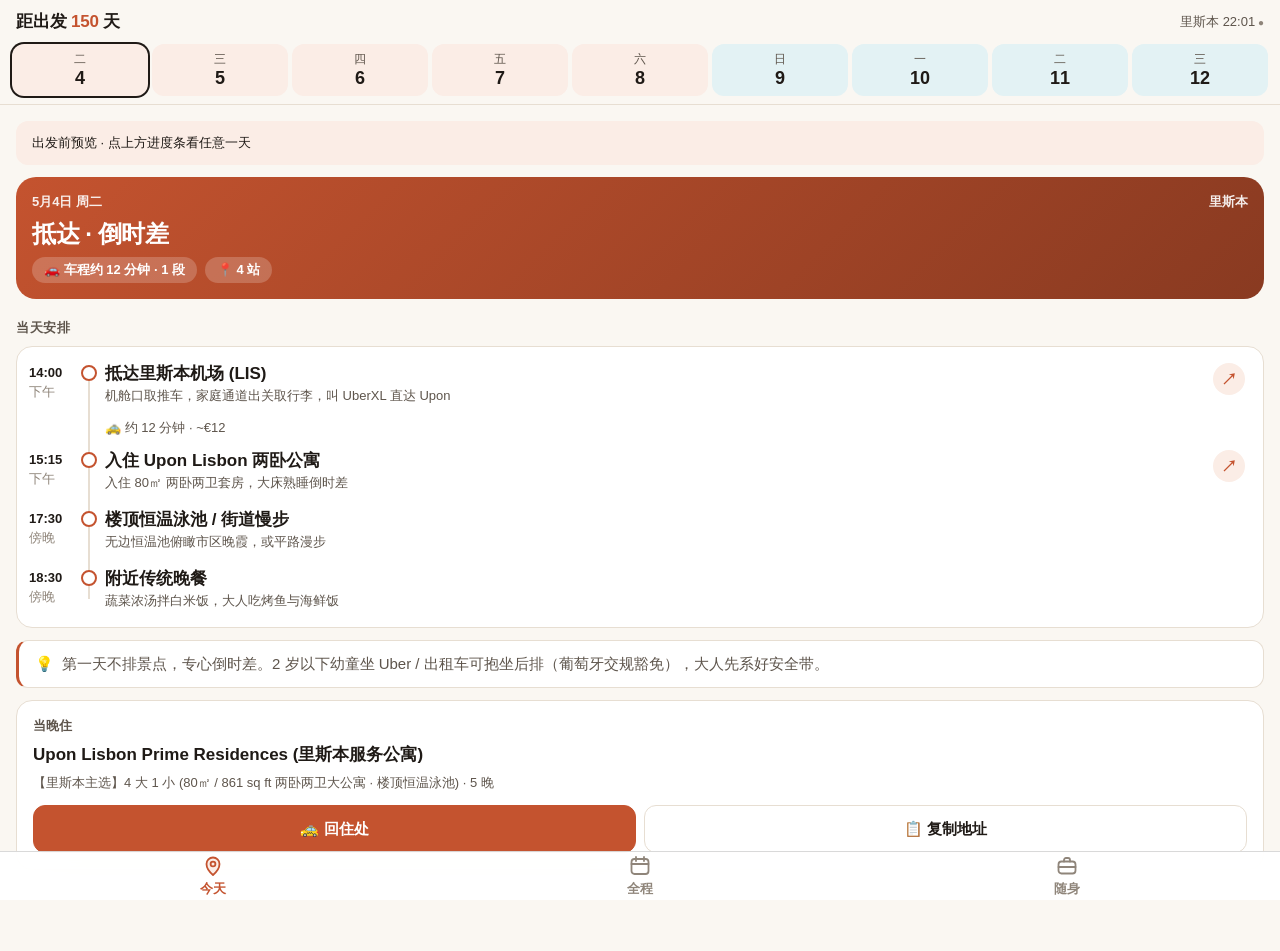
==== commit 3092d2ec: "UI relayout: date-chip strip, hero header, next-stop card with ETA, single-card timeline, SVG tab ic" ====
--- a/index.html
+++ b/index.html
@@ -31,9 +31,9 @@
   </main>
 
   <nav class="tabbar" aria-label="主导航">
-    <button type="button" class="tab" data-tab="today" aria-current="page"><span class="ic">☀️</span>今天</button>
-    <button type="button" class="tab" data-tab="trip"><span class="ic">🗓</span>全程</button>
-    <button type="button" class="tab" data-tab="pocket"><span class="ic">🧰</span>随身</button>
+    <button type="button" class="tab" data-tab="today" aria-current="page"><svg class="ic" viewBox="0 0 24 24" aria-hidden="true"><path d="M12 21s-6.5-5.6-6.5-11a6.5 6.5 0 0 1 13 0c0 5.4-6.5 11-6.5 11z"/><circle cx="12" cy="10" r="2.4"/></svg>今天</button>
+    <button type="button" class="tab" data-tab="trip"><svg class="ic" viewBox="0 0 24 24" aria-hidden="true"><rect x="3.5" y="5" width="17" height="15" rx="3"/><path d="M3.5 10h17M8 3v4M16 3v4"/></svg>全程</button>
+    <button type="button" class="tab" data-tab="pocket"><svg class="ic" viewBox="0 0 24 24" aria-hidden="true"><rect x="3.5" y="7.5" width="17" height="12" rx="3"/><path d="M9 7.5V6a2 2 0 0 1 2-2h2a2 2 0 0 1 2 2v1.5M3.5 13h17"/></svg>随身</button>
   </nav>
 
   <dialog id="flash" class="flash">
--- a/style.css
+++ b/style.css
@@ -1,1130 +1,303 @@
 /* =========================================================
-   葡萄牙慢调之旅 · 里斯本 & 阿尔加维
-   架构定位：Mobile-First / Mobile-Only (专为 iPhone 16 Pro 402×874 视口精准优化)
-   设计准则：极致空间利用率、首屏直达今日行程、iOS 原生级底栏导航、高信息密度
+   葡萄牙家庭行 · v2  —  Mobile only (iPhone 16 Pro, 402 × 874 pt)
+   规范：最小字号 13px · 点击区域 ≥ 44px · 安全区适配 · 户外高对比
    ========================================================= */
 
 :root {
-  --font-sans: -apple-system, BlinkMacSystemFont, "SF Pro Text", "PingFang SC", "Hiragino Sans GB", "Microsoft YaHei", sans-serif;
-  --font-mono: ui-monospace, SFMono-Regular, "SF Mono", Menlo, monospace;
-
-  /* 暖调自然纸感配色 */
-  --bg-page: #faf8f5;           /* 温暖宣纸米色底 */
-  --bg-card: #ffffff;           /* 纯白卡片 */
-  --bg-subtle: #f3ede4;         /* 浅沙色 */
-  --border: #e8dfd3;            /* 细柔边框 (Retina 0.5px) */
-  --border-focus: #d0c0ad;
-
-  --text-main: #26201b;         /* 浓缩咖啡黑 */
-  --text-muted: #6b6156;        /* 柔和次级说明 */
-  --text-light: #9c9184;        /* 辅助弱化文本 */
-
-  /* 品牌色 */
-  --primary: #c95d3b;           /* 里斯本陶土橙红 */
-  --primary-bg: #faefe9;
-  --teal: #1a7a88;              /* 阿尔加维海蓝 */
-  --teal-bg: #e6f3f5;
-  --green: #257833;
-  --green-bg: #ebf6ec;
-
-  --radius-xs: 6px;
-  --radius-sm: 8px;
-  --radius-md: 12px;
-  --radius-lg: 16px;
-  --radius-full: 9999px;
-
-  --shadow-card: 0 2px 8px rgba(90, 65, 40, 0.04);
-  --shadow-float: 0 6px 20px rgba(90, 65, 40, 0.16);
-
-  /* 吸顶滚动避让边距 */
-  scroll-padding-top: 92px;
+  --bg: #FAF7F2;
+  --surface: #FFFFFF;
+  --line: #E7DED2;
+  --ink: #1F1A16;
+  --ink-2: #5E554C;
+  --ink-3: #8F857A;            /* 仅用于非关键信息 */
+
+  --lisbon: #C4532F;  --lisbon-soft: #FBEDE6;
+  --algarve: #147A8A; --algarve-soft: #E3F2F4;
+  --ok: #2E7D32;
+
+  /* 当前城市语义色，由 body[data-city] 切换 */
+  --accent: var(--lisbon);
+  --accent-soft: var(--lisbon-soft);
+
+  --r-card: 16px;
+  --r-btn: 12px;
+  --s-1: 4px; --s-2: 8px; --s-3: 12px; --s-4: 16px; --s-5: 24px;
+
+  --fs-title: 24px;
+  --fs-name: 17px;
+  --fs-body: 15px;
+  --fs-sub: 13px;
+
+  --head-h: 44px;
+  --tab-h: 49px;
+  --safe-top: env(safe-area-inset-top, 0px);
+  --safe-bottom: env(safe-area-inset-bottom, 0px);
+
+  font-family: -apple-system, BlinkMacSystemFont, "SF Pro Text", "PingFang SC", "Hiragino Sans GB", sans-serif;
   color-scheme: light;
 }
 
-*, *::before, *::after {
-  box-sizing: border-box;
-  margin: 0;
-  padding: 0;
-  -webkit-tap-highlight-color: transparent;
-}
-
-html {
-  scroll-behavior: smooth;
-}
+body[data-city="algarve"] { --accent: var(--algarve); --accent-soft: var(--algarve-soft); }
+
+*, *::before, *::after { box-sizing: border-box; margin: 0; padding: 0; -webkit-tap-highlight-color: transparent; }
+
+html { -webkit-text-size-adjust: 100%; scroll-padding-top: calc(var(--head-h) + var(--safe-top) + 24px); }
 
 body {
-  font-family: var(--font-sans);
-  background-color: var(--bg-page);
-  color: var(--text-main);
+  background: var(--bg);
+  color: var(--ink);
+  font-size: var(--fs-body);
   line-height: 1.45;
-  -webkit-text-size-adjust: 100%;
   -webkit-font-smoothing: antialiased;
   min-height: 100dvh;
-  /* 针对 iPhone 16 Pro 安全区上下边距预留 */
-  padding: max(8px, env(safe-area-inset-top, 8px)) 10px calc(68px + env(safe-area-inset-bottom, 18px));
-  display: flex;
-  justify-content: center;
-}
-
-.travel-wrapper {
-  width: 100%;
-  /* 严格针对 iPhone 16 Pro (402pt 宽度) 完美适配 */
-  max-width: 420px;
-  display: flex;
-  flex-direction: column;
-  gap: 10px;
-}
-
-/* ================= 1. iPhone 原生级顶部 App Bar ================= */
-.mobile-app-header {
-  background: var(--bg-card);
-  border: 0.5px solid var(--border);
-  border-radius: var(--radius-md);
-  padding: 8px 12px;
-  box-shadow: var(--shadow-card);
-  display: flex;
-  flex-direction: column;
-  gap: 6px;
-}
-
-.header-top-row {
-  display: flex;
-  align-items: center;
-  justify-content: space-between;
-  gap: 8px;
-}
-
-.header-title-wrap {
-  display: flex;
-  align-items: center;
-  gap: 8px;
-}
-
-.country-flag {
-  font-size: 1.25rem;
-}
-
-.header-titles {
-  display: flex;
-  flex-direction: column;
-}
-
-.compact-title {
-  font-size: 1.05rem;
-  font-weight: 800;
-  color: var(--text-main);
-  letter-spacing: -0.01em;
-  line-height: 1.2;
-}
-
-.compact-meta {
-  font-size: 0.68rem;
-  color: var(--text-muted);
-  font-weight: 600;
-}
-
-.header-actions {
-  display: flex;
-  align-items: center;
-}
-
-.sim-wrapper {
-  display: flex;
-  align-items: center;
-}
-
-.sim-select {
-  background: var(--bg-subtle);
-  border: 0.5px solid var(--border);
-  color: var(--text-main);
-  font-size: 0.68rem;
-  font-weight: 600;
-  border-radius: var(--radius-full);
-  padding: 3px 6px;
-  outline: none;
-  cursor: pointer;
-  font-family: inherit;
-}
-
-/* 超紧凑状态与对齐条 */
-.compact-status-bar {
-  display: flex;
-  align-items: center;
-  justify-content: space-between;
-  background: #fdfaf6;
-  border: 0.5px dashed var(--border-focus);
-  border-radius: var(--radius-sm);
-  padding: 4px 8px;
-}
-
-.status-left {
-  display: flex;
-  align-items: center;
-  gap: 6px;
-  overflow: hidden;
-}
-
-.pulse-dot {
-  width: 7px;
-  height: 7px;
-  background-color: var(--primary);
-  border-radius: 50%;
-  box-shadow: 0 0 0 0 rgba(201, 93, 59, 0.4);
-  animation: pulse-ring 2s infinite;
-  flex-shrink: 0;
-}
-
-@keyframes pulse-ring {
-  0% { box-shadow: 0 0 0 0 rgba(201, 93, 59, 0.5); }
-  70% { box-shadow: 0 0 0 5px rgba(201, 93, 59, 0); }
-  100% { box-shadow: 0 0 0 0 rgba(201, 93, 59, 0); }
-}
-
-.status-text {
-  font-size: 0.72rem;
-  font-weight: 600;
-  color: var(--text-main);
-  white-space: nowrap;
-  text-overflow: ellipsis;
-  overflow: hidden;
-}
-
-.btn-locate-today {
-  background: var(--primary);
-  color: #ffffff;
-  border: none;
-  font-size: 0.68rem;
-  font-weight: 700;
-  padding: 3px 8px;
-  border-radius: var(--radius-full);
-  cursor: pointer;
-  white-space: nowrap;
-  flex-shrink: 0;
-  box-shadow: 0 1px 4px rgba(201, 93, 59, 0.25);
-}
-
-/* ================= 2. 吸顶天数横向胶囊导航 (高密度) ================= */
-.day-nav-wrapper {
-  position: sticky;
-  top: max(6px, env(safe-area-inset-top, 6px));
-  z-index: 85;
-  background: rgba(250, 248, 245, 0.94);
-  backdrop-filter: blur(16px);
-  -webkit-backdrop-filter: blur(16px);
-  border: 0.5px solid var(--border);
-  border-radius: var(--radius-md);
-  padding: 4px 6px;
-  box-shadow: var(--shadow-card);
-}
-
-.day-nav-container {
-  display: flex;
-  overflow-x: auto;
-  gap: 5px;
-  padding: 1px 0;
-  scrollbar-width: none;
-  -webkit-overflow-scrolling: touch;
-}
-
-.day-nav-container::-webkit-scrollbar {
-  display: none;
-}
-
-.day-pill {
-  flex-shrink: 0;
-  background: var(--bg-card);
-  border: 0.5px solid var(--border);
-  border-radius: var(--radius-full);
-  padding: 4px 9px;
-  cursor: pointer;
-  display: flex;
-  align-items: center;
-  gap: 4px;
-  font-family: inherit;
-  transition: all 0.15s ease;
-}
-
-.day-pill .day-num {
-  font-size: 0.72rem;
-  font-weight: 800;
-  font-family: var(--font-mono);
-  color: var(--text-main);
-}
-
-.day-pill .day-brief {
-  font-size: 0.7rem;
-  color: var(--text-muted);
-  font-weight: 600;
-  white-space: nowrap;
-}
-
-.commute-mini {
-  font-size: 0.62rem;
-  background: var(--bg-subtle);
-  color: var(--text-muted);
-  padding: 1px 4px;
-  border-radius: 4px;
-  font-family: var(--font-mono);
-  font-weight: 700;
-}
-
-.day-pill.active {
-  background: var(--primary);
-  border-color: var(--primary);
-  box-shadow: 0 2px 8px rgba(201, 93, 59, 0.28);
-}
-
-.day-pill.active .day-num,
-.day-pill.active .day-brief {
-  color: #ffffff;
-}
-
-.day-pill.active .commute-mini {
-  background: rgba(255, 255, 255, 0.25);
-  color: #ffffff;
-}
-
-/* ================= 3. 视图容器切换 ================= */
-.view-section {
-  display: none;
-}
-
-.view-section.active {
-  display: block;
-}
-
-/* ================= 4. 每日日程卡片流 (Mobile-Optimized) ================= */
-.itinerary-cards-flow {
-  display: flex;
-  flex-direction: column;
-  gap: 12px;
-}
-
-.day-card {
-  background: var(--bg-card);
-  border: 0.5px solid var(--border);
-  border-radius: var(--radius-lg);
-  overflow: hidden;
-  box-shadow: var(--shadow-card);
-  position: relative;
-  transition: border-color 0.2s ease, box-shadow 0.2s ease;
-}
-
-.day-card.is-active-day {
-  border-color: var(--primary);
-  box-shadow: 0 4px 14px rgba(201, 93, 59, 0.16);
-}
-
-.day-card-header {
-  padding: 10px 12px 8px;
-  background: linear-gradient(180deg, #fffbf7 0%, #ffffff 100%);
-  border-bottom: 0.5px solid var(--border);
-  display: flex;
-  align-items: flex-start;
-  justify-content: space-between;
-  gap: 8px;
-}
-
-.day-badge-col {
-  display: flex;
-  align-items: baseline;
-  gap: 6px;
-}
-
-.badge-day-id {
-  font-size: 0.72rem;
-  font-weight: 800;
-  font-family: var(--font-mono);
-  color: var(--primary);
-  letter-spacing: 0.02em;
-}
-
-.badge-day-date {
-  font-size: 0.75rem;
-  color: var(--text-muted);
-  font-weight: 600;
-}
-
-.day-title-col {
-  text-align: right;
-  display: flex;
-  flex-direction: column;
-  align-items: flex-end;
-}
-
-.day-theme-title {
-  font-size: 0.95rem;
-  font-weight: 800;
-  color: var(--text-main);
-  line-height: 1.25;
-}
-
-.day-stay-tag {
-  font-size: 0.68rem;
-  color: var(--teal);
-  font-weight: 600;
-  margin-top: 1px;
-}
-
-.live-today-tag {
-  display: inline-flex;
-  align-items: center;
-  gap: 4px;
-  font-size: 0.66rem;
-  font-weight: 700;
-  color: #ffffff;
-  background: linear-gradient(135deg, #c95d3b, #d96f4c);
-  padding: 2px 7px;
-  border-radius: var(--radius-full);
-  margin-top: 3px;
-  box-shadow: 0 2px 6px rgba(201, 93, 59, 0.3);
-}
-
-/* 核心：每日车程速览横条 */
-.day-commute-strip {
-  background: #fdf6ee;
-  border: 0.5px solid #f8dfcb;
-  border-radius: var(--radius-sm);
-  padding: 5px 8px;
-  font-size: 0.73rem;
-  display: flex;
-  align-items: center;
-  gap: 5px;
-  margin-bottom: 8px;
-}
-
-.commute-strip-icon {
-  font-size: 0.85rem;
-  flex-shrink: 0;
-}
-
-.commute-strip-text {
-  color: #7a4628;
-  line-height: 1.35;
-}
-
-.commute-strip-text strong {
-  color: #a3481b;
-}
-
-.day-card-body {
-  padding: 10px 12px;
-  display: flex;
-  flex-direction: column;
-  gap: 10px;
-}
-
-.timeline-slot {
-  display: flex;
-  gap: 8px;
-}
-
-.slot-time {
-  font-size: 0.7rem;
-  font-weight: 800;
-  color: var(--primary);
-  min-width: 28px;
-  padding-top: 2px;
-}
-
-.slot-content {
-  flex: 1;
-  display: flex;
-  flex-direction: column;
-  gap: 8px;
-}
-
-.slot-item {
-  display: flex;
-  flex-direction: column;
-  gap: 4px;
-}
-
-/* 自定义复选打卡 */
-.custom-check {
-  display: flex;
-  align-items: flex-start;
-  gap: 8px;
-  cursor: pointer;
-  user-select: none;
-}
-
-.custom-check input[type="checkbox"] {
-  display: none;
-}
-
-.check-box {
-  width: 16px;
-  height: 16px;
-  border: 1.6px solid #c9beae;
-  border-radius: 4px;
-  margin-top: 2px;
-  flex-shrink: 0;
-  display: flex;
-  align-items: center;
-  justify-content: center;
-  background: #ffffff;
-  transition: all 0.15s ease;
-}
-
-.check-box::after {
-  content: "";
-  width: 4px;
-  height: 8px;
-  border: solid white;
-  border-width: 0 1.8px 1.8px 0;
-  transform: rotate(45deg);
-  display: none;
-  margin-top: -1px;
-}
-
-.custom-check input:checked + .check-box {
-  background-color: var(--teal);
-  border-color: var(--teal);
-}
-
-.custom-check input:checked + .check-box::after {
-  display: block;
-}
-
-.item-text {
-  font-size: 0.81rem;
-  color: var(--text-main);
-  line-height: 1.4;
-  transition: opacity 0.15s ease;
-}
-
-.custom-check input:checked ~ .item-text {
-  text-decoration: line-through;
-  opacity: 0.45;
-}
-
-.slot-actions {
-  padding-left: 24px;
-}
-
-.mini-map-btn {
-  display: inline-flex;
-  align-items: center;
-  gap: 3px;
-  background: var(--bg-page);
-  border: 0.5px solid var(--border);
-  color: var(--text-muted);
-  font-size: 0.7rem;
-  font-weight: 600;
-  text-decoration: none;
-  padding: 3px 8px;
-  border-radius: var(--radius-full);
-}
-
-.mini-map-btn:active {
-  background: var(--bg-subtle);
-}
-
-.day-tip-box {
-  background: #faf6f0;
-  border-radius: var(--radius-sm);
-  padding: 6px 10px;
-  display: flex;
-  align-items: baseline;
-  gap: 6px;
-  border-left: 3px solid var(--primary);
-}
-
-.tip-icon {
-  font-size: 0.85rem;
-}
-
-.tip-txt {
-  font-size: 0.74rem;
-  color: var(--text-muted);
-  line-height: 1.35;
-}
-
-/* ================= 5. VIEW 2: 🚗 交通耗时全景盘 ================= */
-.commute-dashboard {
-  display: flex;
-  flex-direction: column;
-  gap: 10px;
-}
-
-.verdict-banner {
-  background: linear-gradient(135deg, #faefe9 0%, #fde6dc 100%);
-  border: 0.5px solid #f0cbba;
-  border-radius: var(--radius-md);
-  padding: 12px;
-  display: flex;
-  flex-direction: column;
-  gap: 6px;
-}
-
-.verdict-badge {
-  font-size: 0.7rem;
-  font-weight: 800;
-  color: var(--primary);
-  background: #ffffff;
-  padding: 2px 8px;
-  border-radius: var(--radius-full);
-  align-self: flex-start;
-}
-
-.verdict-title {
-  font-size: 0.98rem;
-  font-weight: 800;
-  color: var(--text-main);
-  line-height: 1.25;
-}
-
-.verdict-desc {
-  font-size: 0.77rem;
-  color: var(--text-muted);
-  line-height: 1.45;
-}
-
-.verdict-desc strong {
-  color: var(--text-main);
-}
-
-.commute-matrix-list {
-  display: flex;
-  flex-direction: column;
-  gap: 8px;
-}
-
-.matrix-card {
-  background: var(--bg-card);
-  border: 0.5px solid var(--border);
-  border-radius: var(--radius-md);
-  padding: 10px 12px;
-  display: flex;
-  gap: 10px;
-  box-shadow: var(--shadow-card);
-}
-
-.matrix-card.super-near {
-  border-color: #a4d8ae;
-  background: #f8fdf9;
-}
-
-.matrix-card.highlight {
-  border-color: #f4d0bd;
-}
-
-.matrix-day {
-  font-size: 0.8rem;
-  font-weight: 800;
-  font-family: var(--font-mono);
-  color: var(--primary);
-  min-width: 28px;
-  padding-top: 2px;
-}
-
-.matrix-body {
-  flex: 1;
-  display: flex;
-  flex-direction: column;
-  gap: 4px;
-}
-
-.matrix-title {
-  font-size: 0.85rem;
-  font-weight: 700;
-  color: var(--text-main);
-  line-height: 1.25;
-}
-
-.matrix-tags {
-  display: flex;
-  flex-wrap: wrap;
-  gap: 5px;
-}
-
-.m-tag {
-  font-size: 0.68rem;
-  font-weight: 600;
-  padding: 2px 6px;
-  border-radius: 4px;
-  background: var(--bg-page);
-  color: var(--text-muted);
-}
-
-.m-tag.green {
-  background: var(--green-bg);
-  color: var(--green);
-  font-weight: 700;
-}
-
-.m-note {
-  font-size: 0.72rem;
-  color: var(--text-light);
-  line-height: 1.35;
-}
-
-/* ================= 6. VIEW 3: 🛡️ 省心锦囊 VIEW ================= */
-.section-intro {
-  margin-bottom: 8px;
-}
-
-.intro-title {
-  font-size: 1.05rem;
-  font-weight: 800;
-  color: var(--text-main);
-}
-
-.intro-desc {
-  font-size: 0.74rem;
-  color: var(--text-light);
-}
-
-.pocket-card {
-  background: var(--bg-card);
-  border: 0.5px solid var(--border);
-  border-radius: var(--radius-md);
-  padding: 12px 14px;
-  margin-bottom: 10px;
-  box-shadow: var(--shadow-card);
-  display: flex;
-  flex-direction: column;
-  gap: 8px;
-}
-
-.pocket-card.priority-card {
-  border-color: var(--primary);
-  background: linear-gradient(180deg, #fffbf7 0%, #ffffff 100%);
-}
-
-.pocket-header {
-  display: flex;
-  align-items: center;
-  gap: 8px;
-}
-
-.pocket-emoji {
-  font-size: 1.4rem;
-}
-
-.pocket-title {
-  font-size: 0.92rem;
-  font-weight: 700;
-  color: var(--text-main);
-}
-
-.pocket-sub {
-  font-size: 0.7rem;
-  color: var(--text-light);
-}
-
-.quote-box {
-  background: #faf7f2;
-  border: 0.5px solid var(--border);
-  border-radius: var(--radius-sm);
-  padding: 10px;
-}
-
-.quote-pt {
-  font-size: 0.88rem;
-  font-weight: 700;
-  color: var(--primary);
-  line-height: 1.4;
-  margin-bottom: 4px;
-}
-
-.quote-zh {
-  font-size: 0.76rem;
-  color: var(--text-muted);
-  line-height: 1.35;
-}
-
-.card-btn-row {
-  display: flex;
-  gap: 8px;
-}
-
-.btn-action {
-  flex: 1;
-  background: var(--bg-page);
-  border: 0.5px solid var(--border);
-  color: var(--text-main);
-  padding: 8px 10px;
-  border-radius: var(--radius-full);
-  font-size: 0.76rem;
-  font-weight: 600;
-  cursor: pointer;
-  font-family: inherit;
-}
-
-.btn-action.primary {
-  background: var(--primary);
-  color: #ffffff;
-  border-color: var(--primary);
-}
-
-.pocket-text {
-  font-size: 0.78rem;
-  color: var(--text-muted);
-  line-height: 1.45;
-}
-
-.rule-badge {
-  background: var(--teal-bg);
-  color: var(--teal);
-  font-size: 0.72rem;
-  font-weight: 600;
-  padding: 4px 8px;
-  border-radius: var(--radius-sm);
-}
-
-.milk-guide-grid {
-  display: grid;
-  grid-template-columns: 1fr 1fr;
-  gap: 8px;
-}
-
-.milk-col {
-  padding: 8px;
-  border-radius: var(--radius-sm);
-  display: flex;
-  flex-direction: column;
-  gap: 2px;
-}
-
-.milk-col.good { background: var(--green-bg); border: 0.5px solid #c7e6c9; }
-.milk-col.avoid { background: #fbf0f0; border: 0.5px solid #f2cfcf; }
-
-.milk-tag { font-size: 0.66rem; font-weight: 700; }
-.milk-col.good .milk-tag { color: var(--green); }
-.milk-col.avoid .milk-tag { color: #c62828; }
-
-.milk-col strong { font-size: 0.75rem; color: var(--text-main); }
-.milk-col p { font-size: 0.68rem; color: var(--text-muted); line-height: 1.3; }
-
-/* ================= 7. VIEW 4: 🏨 住址与自驾 ================= */
-.stay-card {
-  background: var(--bg-card);
-  border: 0.5px solid var(--border);
-  border-radius: var(--radius-md);
-  padding: 12px 14px;
-  margin-bottom: 10px;
-  box-shadow: var(--shadow-card);
-  display: flex;
-  flex-direction: column;
-  gap: 8px;
-}
-
-.stay-tag-row {
-  display: flex;
-  align-items: center;
-  justify-content: space-between;
-}
-
-.stay-chip {
-  font-size: 0.7rem;
-  font-weight: 700;
-  background: var(--primary-bg);
-  color: var(--primary);
-  padding: 2px 8px;
-  border-radius: var(--radius-full);
-}
-
-.stay-chip.auto-car {
-  background: var(--teal-bg);
-  color: var(--teal);
-}
-
-.stay-city {
-  font-size: 0.7rem;
-  color: var(--text-light);
-}
-
-.stay-name {
-  font-size: 0.95rem;
-  font-weight: 800;
-  color: var(--text-main);
-}
-
-.address-copy-block {
-  background: var(--bg-page);
-  border: 0.5px solid var(--border);
-  border-radius: var(--radius-sm);
-  padding: 8px 10px;
-  display: flex;
-  align-items: center;
-  justify-content: space-between;
-  gap: 8px;
-}
-
-.addr-text {
-  font-size: 0.74rem;
-  font-family: var(--font-mono);
-  color: var(--text-main);
-  line-height: 1.3;
-}
-
-.btn-copy-addr {
-  background: var(--bg-card);
-  border: 0.5px solid var(--border);
-  font-size: 0.7rem;
-  font-weight: 600;
-  padding: 4px 8px;
-  border-radius: var(--radius-full);
-  cursor: pointer;
-  white-space: nowrap;
-}
-
-.stay-meta-grid {
-  display: grid;
-  grid-template-columns: 1fr 1fr;
-  gap: 6px;
-}
-
-.meta-item { display: flex; flex-direction: column; }
-.meta-label { font-size: 0.66rem; color: var(--text-light); }
-.meta-val { font-size: 0.76rem; font-weight: 600; color: var(--text-main); }
-
-.stay-card-footer { display: flex; }
-.btn-card-map {
-  font-size: 0.76rem;
-  font-weight: 600;
-  color: var(--teal);
-  text-decoration: none;
-}
-
-.car-rental-card .rental-tips {
-  display: flex;
-  flex-direction: column;
-  gap: 6px;
-}
-
-.tip-row {
-  display: flex;
-  align-items: flex-start;
-  gap: 6px;
-  font-size: 0.76rem;
-  color: var(--text-muted);
-}
-
-/* ================= 8. iOS 原生级底部导航栏 (Bottom Tab Bar) ================= */
-.mobile-bottom-bar {
-  position: fixed;
-  bottom: 0;
-  left: 0;
-  right: 0;
-  z-index: 100;
-  display: grid;
-  grid-template-columns: repeat(4, 1fr);
-  background: rgba(255, 255, 255, 0.94);
-  backdrop-filter: blur(20px);
-  -webkit-backdrop-filter: blur(20px);
-  border-top: 0.5px solid rgba(0, 0, 0, 0.12);
-  /* 预留 iPhone 16 Pro 底部指示条安全区 */
-  padding: 4px 6px calc(4px + env(safe-area-inset-bottom, 16px));
-}
-
-.tab-item {
-  background: transparent;
-  border: none;
-  font-family: inherit;
-  color: var(--text-light);
-  display: flex;
-  flex-direction: column;
-  align-items: center;
-  justify-content: center;
-  gap: 2px;
-  padding: 4px 0;
-  cursor: pointer;
-  transition: color 0.15s ease;
-}
-
-.tab-icon {
-  font-size: 1.15rem;
-  line-height: 1;
-}
-
-.tab-label {
-  font-size: 0.65rem;
-  font-weight: 600;
-  line-height: 1;
-}
-
-.tab-item.active {
-  color: var(--primary);
-}
-
-.tab-item.active .tab-label {
-  font-weight: 800;
-}
-
-/* ================= 9. 浮动“回到今天”胶囊 (避开底部栏) ================= */
-.floating-back-today {
-  position: fixed;
-  bottom: calc(56px + env(safe-area-inset-bottom, 16px));
-  right: 12px;
-  z-index: 98;
-  background: linear-gradient(135deg, #c95d3b 0%, #b84f2f 100%);
-  color: #ffffff;
-  border: 1px solid rgba(255, 255, 255, 0.35);
-  padding: 8px 14px;
-  border-radius: var(--radius-full);
-  font-size: 0.76rem;
-  font-weight: 700;
-  display: flex;
-  align-items: center;
-  gap: 5px;
-  box-shadow: 0 4px 14px rgba(201, 93, 59, 0.4);
-  cursor: pointer;
-  opacity: 0;
-  transform: translateY(16px) scale(0.95);
-  pointer-events: none;
-  transition: all 0.2s cubic-bezier(0.16, 1, 0.3, 1);
-  font-family: inherit;
-}
-
-.floating-back-today.show {
-  opacity: 1;
-  transform: translateY(0) scale(1);
-  pointer-events: auto;
-}
-
-.floating-back-today:active {
-  transform: translateY(1px) scale(0.98);
-}
-
-/* ================= 10. 全屏点餐出示卡 Modal ================= */
-.flashcard-overlay {
-  position: fixed;
-  inset: 0;
-  background: rgba(20, 16, 12, 0.75);
-  backdrop-filter: blur(8px);
-  -webkit-backdrop-filter: blur(8px);
-  z-index: 999;
-  display: none;
-  align-items: center;
-  justify-content: center;
-  padding: 16px;
-}
-
-.flashcard-overlay.active {
-  display: flex;
-}
-
-.flashcard-content {
-  background: #ffffff;
-  border-radius: var(--radius-lg);
-  padding: 22px 18px;
-  max-width: 380px;
-  width: 100%;
-  box-shadow: var(--shadow-float);
-  position: relative;
-  display: flex;
-  flex-direction: column;
-  gap: 14px;
+  padding-bottom: calc(var(--tab-h) + var(--safe-bottom) + var(--s-4));
+}
+
+button { font: inherit; color: inherit; background: none; border: 0; cursor: pointer; }
+a { color: inherit; text-decoration: none; }
+[hidden] { display: none !important; }
+
+/* ---------------- 顶栏 + 进度条 ---------------- */
+.head {
+  position: sticky; top: 0; z-index: 50;
+  padding-top: var(--safe-top);
+  background: rgba(250, 247, 242, .92);
+  -webkit-backdrop-filter: blur(18px); backdrop-filter: blur(18px);
+  border-bottom: .5px solid var(--line);
+}
+.topbar {
+  height: var(--head-h);
+  padding: 0 var(--s-4);
+  display: flex; align-items: center; justify-content: space-between;
+}
+.top-main { font-size: var(--fs-name); font-weight: 700; letter-spacing: -.01em; }
+.top-main b { color: var(--accent); }
+.clock { font-size: var(--fs-sub); font-weight: 500; color: var(--ink-2); font-variant-numeric: tabular-nums; }
+.clock::after { content: " ●"; color: var(--ok); font-size: 10px; }
+body[data-mode="before"] .clock::after,
+body[data-mode="after"] .clock::after { color: var(--ink-3); }
+
+.prog { display: grid; grid-template-columns: repeat(9, 1fr); gap: 4px; padding: 0 var(--s-3) var(--s-2); }
+.chip {
+  height: 52px; min-width: 0; border-radius: 12px;
+  display: flex; flex-direction: column; align-items: center; justify-content: center; gap: 1px;
+  background: var(--c-soft); color: var(--ink); font-variant-numeric: tabular-nums;
+}
+.chip small { font-size: 12px; line-height: 14px; font-weight: 500; color: var(--ink-2); }
+.chip b { font-size: 18px; line-height: 22px; font-weight: 800; }
+.chip[data-city="lisbon"]  { --c: var(--lisbon);  --c-soft: var(--lisbon-soft); }
+.chip[data-city="algarve"] { --c: var(--algarve); --c-soft: var(--algarve-soft); }
+.chip.done { background: transparent; color: var(--ink-3); }
+.chip.done small { color: var(--ink-3); }
+.chip.today { background: var(--c); color: #fff; }
+.chip.today small { color: rgba(255, 255, 255, .85); }
+.chip.view { box-shadow: 0 0 0 2px var(--ink); }
+body[data-tab="pocket"] .prog, body[data-tab="trip"] .prog { display: none; }
+
+/* ---------------- 面板通用 ---------------- */
+.panel { padding: var(--s-4); display: flex; flex-direction: column; gap: var(--s-3); }
+
+.banner {
+  display: flex; align-items: center; justify-content: space-between; gap: var(--s-2);
+  background: var(--accent-soft); color: var(--ink);
+  padding: var(--s-3) var(--s-4); border-radius: var(--r-btn);
+  font-size: var(--fs-sub); font-weight: 500; min-height: 44px;
+}
+.banner button {
+  min-height: 44px; padding: 0 var(--s-3); font-weight: 700; color: var(--accent);
+  font-size: var(--fs-sub);
+}
+
+.hero {
+  background: linear-gradient(135deg, var(--accent), color-mix(in srgb, var(--accent) 70%, #000));
+  color: #fff; border-radius: 20px; padding: var(--s-4);
+  display: flex; flex-direction: column; gap: var(--s-2);
+}
+.hero-top { display: flex; justify-content: space-between; font-size: var(--fs-sub); font-weight: 600; opacity: .9; }
+.day-title { font-size: var(--fs-title); font-weight: 800; line-height: 1.2; letter-spacing: -.02em; }
+.hero-chips { display: flex; flex-wrap: wrap; gap: var(--s-2); }
+.hero-chips span { font-size: var(--fs-sub); font-weight: 600; background: rgba(255, 255, 255, .2); padding: 4px var(--s-3); border-radius: 999px; }
+
+/* ---------------- 卡片 ---------------- */
+.card {
+  background: var(--surface); border: .5px solid var(--line);
+  border-radius: var(--r-card); padding: var(--s-4);
+  display: flex; flex-direction: column; gap: var(--s-2);
+}
+.card .eyebrow { font-size: var(--fs-sub); font-weight: 600; color: var(--ink-2); display: flex; align-items: center; gap: 6px; }
+.card .name { font-size: var(--fs-name); font-weight: 600; line-height: 1.3; }
+.card .note { font-size: var(--fs-body); color: var(--ink-2); }
+.card .legline { font-size: var(--fs-sub); font-weight: 600; color: var(--ink-2); }
+
+.nowbar {
+  display: flex; align-items: center; gap: var(--s-2); min-height: 44px; padding: 0 var(--s-4);
+  border-radius: var(--r-btn); background: var(--accent-soft); font-size: var(--fs-sub); color: var(--accent); font-weight: 700;
+}
+.nowbar b { color: var(--ink); font-size: var(--fs-body); font-weight: 600; min-width: 0; overflow: hidden; text-overflow: ellipsis; white-space: nowrap; }
+.pulse { width: 8px; height: 8px; border-radius: 50%; background: var(--accent); animation: breathe 2s ease-in-out infinite; flex: none; }
+@keyframes breathe { 50% { opacity: .3; } }
+@media (prefers-reduced-motion: reduce) { .pulse { animation: none; } }
+
+.card.next { border: 1.5px solid var(--accent); box-shadow: 0 6px 18px -10px var(--accent); }
+.next-h { display: flex; justify-content: space-between; align-items: baseline; gap: var(--s-2); }
+.next-h .big { font-size: 22px; font-weight: 800; color: var(--ink); font-variant-numeric: tabular-nums; }
+.next-h .eta { font-size: var(--fs-sub); font-weight: 700; color: var(--accent); background: var(--accent-soft); padding: 2px var(--s-3); border-radius: 999px; white-space: nowrap; }
+.card.next .name { font-size: 20px; }
+
+.actions { display: flex; gap: var(--s-2); margin-top: var(--s-1); flex-wrap: wrap; }
+.btn {
+  flex: 1 1 0; min-height: 48px; padding: 0 var(--s-4);
+  display: inline-flex; align-items: center; justify-content: center; gap: 6px;
+  border-radius: var(--r-btn); font-size: var(--fs-body); font-weight: 600;
+  background: var(--surface); border: 1px solid var(--line); color: var(--ink);
   text-align: center;
 }
-
-.btn-close-flashcard {
-  position: absolute;
-  top: 10px;
-  right: 10px;
-  width: 28px;
-  height: 28px;
-  border-radius: 50%;
-  background: var(--bg-subtle);
-  border: none;
-  font-size: 1rem;
-  color: var(--text-muted);
-  cursor: pointer;
-  display: flex;
-  align-items: center;
-  justify-content: center;
-}
-
-.flashcard-badge {
-  font-size: 0.75rem;
-  font-weight: 700;
-  color: var(--primary);
-  background: var(--primary-bg);
-  padding: 3px 10px;
-  border-radius: var(--radius-full);
-  align-self: center;
-}
-
-.flashcard-pt {
-  font-size: 1.15rem;
-  font-weight: 800;
-  color: var(--text-main);
-  line-height: 1.4;
-  background: #fdfaf6;
-  border: 1.5px dashed #e8d0bc;
-  padding: 12px;
-  border-radius: var(--radius-md);
-}
-
-.flashcard-zh {
-  font-size: 0.82rem;
-  color: var(--text-muted);
-  line-height: 1.45;
-}
-
-.flashcard-extra {
-  display: grid;
-  grid-template-columns: repeat(3, 1fr);
-  gap: 6px;
-}
-
-.extra-item {
-  background: var(--bg-page);
-  border-radius: var(--radius-sm);
-  padding: 6px 4px;
-  display: flex;
-  flex-direction: column;
-  gap: 1px;
-}
-
-.extra-item span { font-size: 0.64rem; color: var(--text-light); }
-.extra-item strong { font-size: 0.72rem; color: var(--text-main); }
-
-.btn-done-flashcard {
-  background: var(--primary);
-  color: #ffffff;
-  border: none;
-  font-size: 0.85rem;
-  font-weight: 700;
-  padding: 10px;
-  border-radius: var(--radius-full);
-  cursor: pointer;
-}
-
-/* ================= 11. Toast 提示 ================= */
-.toast-tip {
-  position: fixed;
-  bottom: calc(64px + env(safe-area-inset-bottom, 16px));
-  left: 50%;
-  transform: translateX(-50%) translateY(30px);
-  background: rgba(30, 24, 20, 0.94);
-  color: #ffffff;
-  padding: 8px 14px;
-  border-radius: var(--radius-full);
-  font-size: 0.76rem;
-  font-weight: 600;
-  box-shadow: 0 4px 14px rgba(0, 0, 0, 0.2);
-  opacity: 0;
-  pointer-events: none;
-  transition: all 0.2s ease;
-  z-index: 1000;
-  white-space: nowrap;
-}
-
-.toast-tip.show {
-  transform: translateX(-50%) translateY(0);
-  opacity: 1;
-}
-
-.page-footer {
-  text-align: center;
-  padding: 14px 0 6px;
-}
-
-.footer-note {
-  font-size: 0.68rem;
-  color: var(--text-light);
-}
+.btn.primary { background: var(--accent); border-color: var(--accent); color: #fff; }
+.btn:active { opacity: .7; }
+
+/* ---------------- 时间线 ---------------- */
+.sec-h { font-size: var(--fs-sub); font-weight: 700; color: var(--ink-2); letter-spacing: .04em; margin: var(--s-2) 0 calc(var(--s-1) * -1); }
+
+/* 单张白卡 + 一条贯穿的轨道线；列宽：时间 44 / 轨道 16 / 内容 / 导航 44 */
+.tl {
+  --c-t: 44px; --c-r: 16px; --gap: var(--s-2); --pad: var(--s-3);
+  list-style: none; display: flex; flex-direction: column;
+  padding: var(--s-2) var(--pad); border-radius: var(--r-card);
+  background:
+    linear-gradient(var(--line), var(--line)) no-repeat calc(var(--pad) + var(--c-t) + var(--gap) + var(--c-r) / 2 - 1px) 28px / 2px calc(100% - 56px),
+    var(--surface);
+  border: .5px solid var(--line);
+}
+.stop {
+  display: grid; grid-template-columns: var(--c-t) var(--c-r) 1fr 44px; column-gap: var(--gap);
+  align-items: start; min-height: 48px; padding: var(--s-2) 0;
+}
+.stop .t { font-size: var(--fs-sub); font-weight: 700; color: var(--ink); font-variant-numeric: tabular-nums; padding-top: 1px; }
+.stop .t small { display: block; font-size: 13px; font-weight: 400; color: var(--ink-3); }
+.stop .dot { width: 16px; height: 16px; border-radius: 50%; margin-top: 2px; border: 2.5px solid var(--accent); background: var(--surface); }
+.stop.hl .dot { background: var(--accent); }
+.stop .b .name { font-size: var(--fs-name); font-weight: 600; line-height: 1.3; }
+.stop .b .note { font-size: var(--fs-sub); color: var(--ink-2); margin-top: 2px; }
+.stop .go { width: 44px; height: 44px; display: grid; place-items: center; margin: -6px 0; }
+.stop .go span { width: 32px; height: 32px; border-radius: 50%; display: grid; place-items: center; background: var(--accent-soft); color: var(--accent); font-weight: 700; font-size: 16px; }
+.stop.past { opacity: .5; }
+.stop.past .note { display: none; }
+.stop.past .dot { background: var(--accent); }
+.stop.cur .dot { background: var(--accent); box-shadow: 0 0 0 4px var(--accent-soft); }
+
+.leg {
+  margin-left: calc(var(--c-t) + var(--c-r) + var(--gap) * 2);
+  font-size: var(--fs-sub); font-weight: 500; color: var(--ink-2);
+  min-height: 28px; display: flex; align-items: center;
+}
+
+.tip {
+  display: flex; gap: var(--s-2); align-items: flex-start;
+  background: var(--surface); border: .5px solid var(--line); border-left: 3px solid var(--accent);
+  border-radius: var(--r-btn); padding: var(--s-3) var(--s-4);
+  font-size: var(--fs-body); color: var(--ink-2);
+}
+
+/* ---------------- 全程 ---------------- */
+.trip-sum { font-size: var(--fs-sub); font-weight: 500; color: var(--ink-2); }
+.ratio { display: flex; gap: 3px; height: 8px; margin: var(--s-2) 0; }
+.ratio i { border-radius: 4px; }
+.ratio i.lisbon { background: var(--lisbon); }
+.ratio i.algarve { background: var(--algarve); }
+
+.grp-h {
+  position: sticky; top: calc(var(--head-h) + var(--safe-top)); z-index: 5;
+  margin: var(--s-3) calc(var(--s-4) * -1) 0; padding: var(--s-2) var(--s-4);
+  background: var(--bg); font-size: var(--fs-sub); font-weight: 700; color: var(--g-c);
+  border-bottom: .5px solid var(--line);
+}
+.grp-h[data-city="lisbon"]  { --g-c: var(--lisbon); }
+.grp-h[data-city="algarve"] { --g-c: var(--algarve); }
+
+.row {
+  width: 100%; min-height: 64px; padding: var(--s-2) var(--s-3) var(--s-2) var(--s-2);
+  display: grid; grid-template-columns: 44px 1fr auto 12px; column-gap: var(--s-3); align-items: center;
+  text-align: left; background: var(--surface); border: .5px solid var(--line); border-radius: var(--r-card);
+
+}
+.row .n {
+  height: 44px; border-radius: 12px; display: grid; place-items: center;
+  background: var(--r-soft); color: var(--r-c); font-weight: 800; font-size: var(--fs-body); font-variant-numeric: tabular-nums;
+}
+.row[data-city="lisbon"]  { --r-c: var(--lisbon);  --r-soft: var(--lisbon-soft); }
+.row[data-city="algarve"] { --r-c: var(--algarve); --r-soft: var(--algarve-soft); }
+.row .m .d { font-size: var(--fs-sub); color: var(--ink-2); }
+.row .m .ti { font-size: var(--fs-name); font-weight: 600; line-height: 1.25; }
+.row .dr { font-size: var(--fs-sub); font-weight: 600; color: var(--ink-2); white-space: nowrap; }
+.row .chev { color: var(--ink-3); }
+.badge { display: inline-block; margin-left: 6px; padding: 1px 8px; border-radius: 999px; background: var(--r-c); color: #fff; font-size: 13px; font-weight: 700; }
+
+/* ---------------- 随身 ---------------- */
+.flash-card { border-color: var(--lisbon); background: var(--lisbon-soft); }
+.flash-card .btn { flex: none; width: 100%; min-height: 56px; font-size: var(--fs-name); }
+
+.stay { gap: var(--s-2); }
+.stay .status { font-size: var(--fs-sub); color: var(--ink-2); }
+.stay .addr { font-family: ui-monospace, "SF Mono", Menlo, monospace; font-size: var(--fs-sub); color: var(--ink); word-break: break-word; }
+.stay .addr.pending { color: var(--ink-3); font-family: inherit; }
+
+.poc { background: var(--surface); border: .5px solid var(--line); border-radius: var(--r-card); }
+.poc summary {
+  list-style: none; min-height: 56px; padding: var(--s-3) var(--s-4);
+  display: flex; align-items: center; gap: var(--s-3); cursor: pointer;
+}
+.poc summary::-webkit-details-marker { display: none; }
+.poc summary::after { content: "›"; margin-left: auto; font-size: 22px; color: var(--ink-3); transition: transform .15s; }
+.poc[open] summary::after { transform: rotate(90deg); }
+.poc .ic { font-size: 24px; }
+.poc .ttl { display: flex; flex-direction: column; min-width: 0; }
+.poc .ttl b { font-size: var(--fs-name); font-weight: 600; }
+.poc .ttl i { font-style: normal; font-size: var(--fs-sub); color: var(--ink-2); }
+.pb { padding: 0 var(--s-4) var(--s-4); display: flex; flex-direction: column; gap: var(--s-2); color: var(--ink-2); }
+.pb b { color: var(--ink); }
+.pb ul { padding-left: 1.1em; display: flex; flex-direction: column; gap: var(--s-2); }
+
+/* ---------------- 底栏 ---------------- */
+.tabbar {
+  position: fixed; left: 0; right: 0; bottom: 0; z-index: 60;
+  height: calc(var(--tab-h) + var(--safe-bottom)); padding-bottom: var(--safe-bottom);
+  display: grid; grid-template-columns: repeat(3, 1fr);
+  background: rgba(255, 255, 255, .94);
+  -webkit-backdrop-filter: blur(20px); backdrop-filter: blur(20px);
+  border-top: .5px solid rgba(0, 0, 0, .15);
+}
+.tab {
+  display: flex; flex-direction: column; align-items: center; justify-content: center; gap: 2px;
+  font-size: 13px; font-weight: 600; color: var(--ink-3); min-height: 44px;
+}
+.tab .ic { width: 24px; height: 24px; fill: none; stroke: currentColor; stroke-width: 1.8; stroke-linecap: round; stroke-linejoin: round; }
+.tab[aria-current="page"] { color: var(--accent); }
+.tab[aria-current="page"] .ic { fill: var(--accent-soft); }
+
+/* ---------------- 全屏点餐卡 ---------------- */
+.flash {
+  border: 0; margin: auto; width: min(100vw - 24px, 380px); max-height: calc(100dvh - 48px);
+  border-radius: 20px; padding: var(--s-5) var(--s-4) var(--s-4);
+  background: #fff; color: #000; text-align: center;
+  flex-direction: column; gap: var(--s-4);
+}
+.flash[open] { display: flex; }
+.flash::backdrop { background: rgba(20, 16, 12, .7); }
+.flash-badge { font-size: var(--fs-sub); font-weight: 700; color: var(--lisbon); }
+.flash-pt { font-size: 28px; font-weight: 800; line-height: 1.3; }
+.flash-zh { font-size: var(--fs-name); color: #333; }
+.flash-close { width: 100%; min-height: 56px; flex: none; background: var(--lisbon); border-color: var(--lisbon); color: #fff; font-size: var(--fs-name); }
+
+/* ---------------- Toast ---------------- */
+.toast {
+  position: fixed; left: 50%; bottom: calc(var(--tab-h) + var(--safe-bottom) + 12px); z-index: 100;
+  transform: translate(-50%, 20px); opacity: 0; pointer-events: none;
+  background: rgba(30, 24, 20, .94); color: #fff; padding: 10px 16px; border-radius: 999px;
+  font-size: var(--fs-sub); font-weight: 600; white-space: nowrap; max-width: calc(100vw - 32px);
+  transition: opacity .15s, transform .15s;
+}
+.toast.show { opacity: 1; transform: translate(-50%, 0); }
+
+/* 修正：全程行内日期/标题分行；三按钮不换行 */
+.row .m .d, .row .m .ti { display: block; }
+.btn { white-space: nowrap; padding: 0 var(--s-2); }
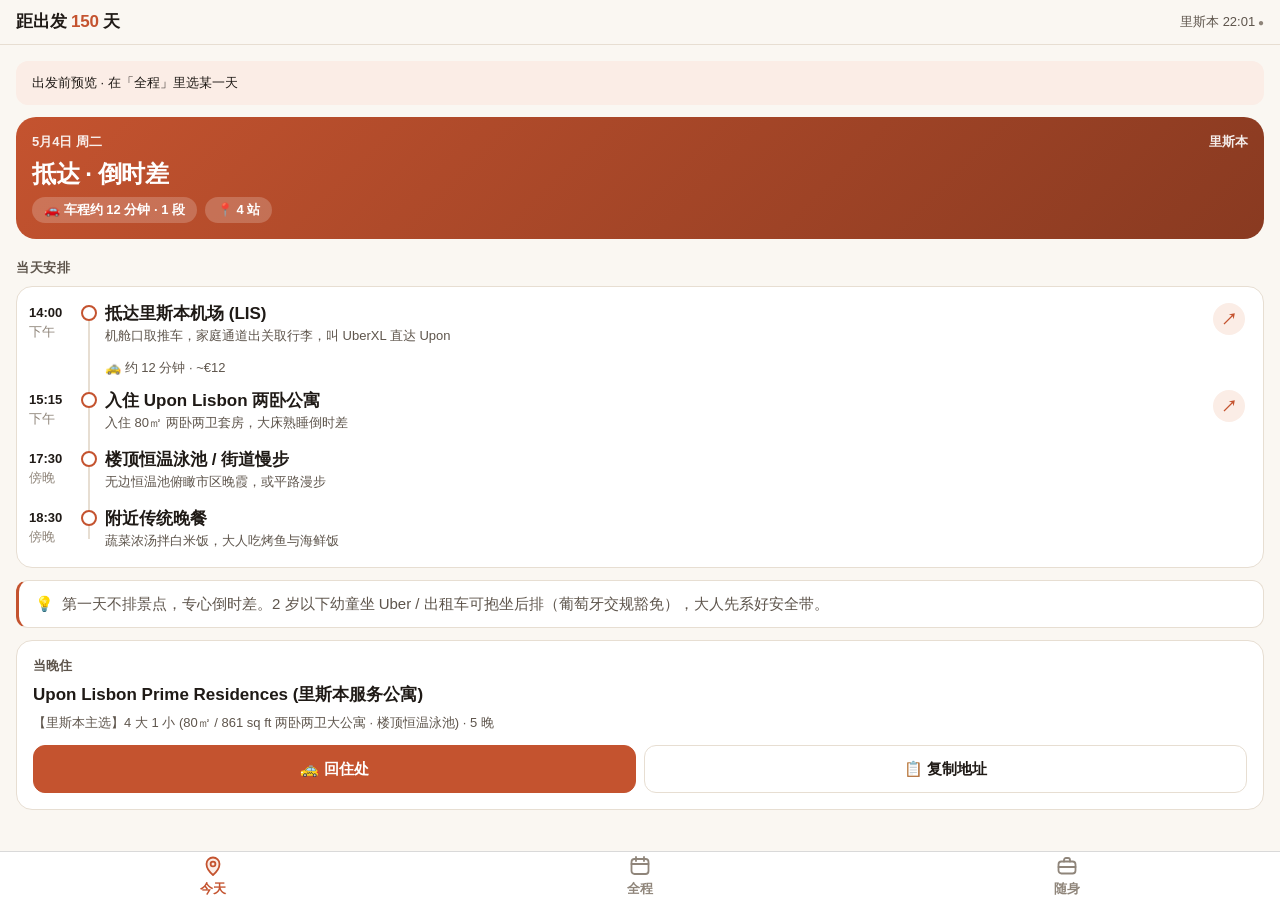
==== commit 7f6a1c7c: "Remove header day picker; day selection only in Trip tab" ====
--- a/index.html
+++ b/index.html
@@ -21,7 +21,6 @@
       <div class="top-main" id="top-main"></div>
       <div class="clock" id="clock"></div>
     </div>
-    <nav class="prog" id="prog" aria-label="9 天进度"></nav>
   </header>
 
   <main>
--- a/style.css
+++ b/style.css
@@ -77,22 +77,6 @@
 body[data-mode="before"] .clock::after,
 body[data-mode="after"] .clock::after { color: var(--ink-3); }
 
-.prog { display: grid; grid-template-columns: repeat(9, 1fr); gap: 4px; padding: 0 var(--s-3) var(--s-2); }
-.chip {
-  height: 52px; min-width: 0; border-radius: 12px;
-  display: flex; flex-direction: column; align-items: center; justify-content: center; gap: 1px;
-  background: var(--c-soft); color: var(--ink); font-variant-numeric: tabular-nums;
-}
-.chip small { font-size: 12px; line-height: 14px; font-weight: 500; color: var(--ink-2); }
-.chip b { font-size: 18px; line-height: 22px; font-weight: 800; }
-.chip[data-city="lisbon"]  { --c: var(--lisbon);  --c-soft: var(--lisbon-soft); }
-.chip[data-city="algarve"] { --c: var(--algarve); --c-soft: var(--algarve-soft); }
-.chip.done { background: transparent; color: var(--ink-3); }
-.chip.done small { color: var(--ink-3); }
-.chip.today { background: var(--c); color: #fff; }
-.chip.today small { color: rgba(255, 255, 255, .85); }
-.chip.view { box-shadow: 0 0 0 2px var(--ink); }
-body[data-tab="pocket"] .prog, body[data-tab="trip"] .prog { display: none; }
 
 /* ---------------- 面板通用 ---------------- */
 .panel { padding: var(--s-4); display: flex; flex-direction: column; gap: var(--s-3); }
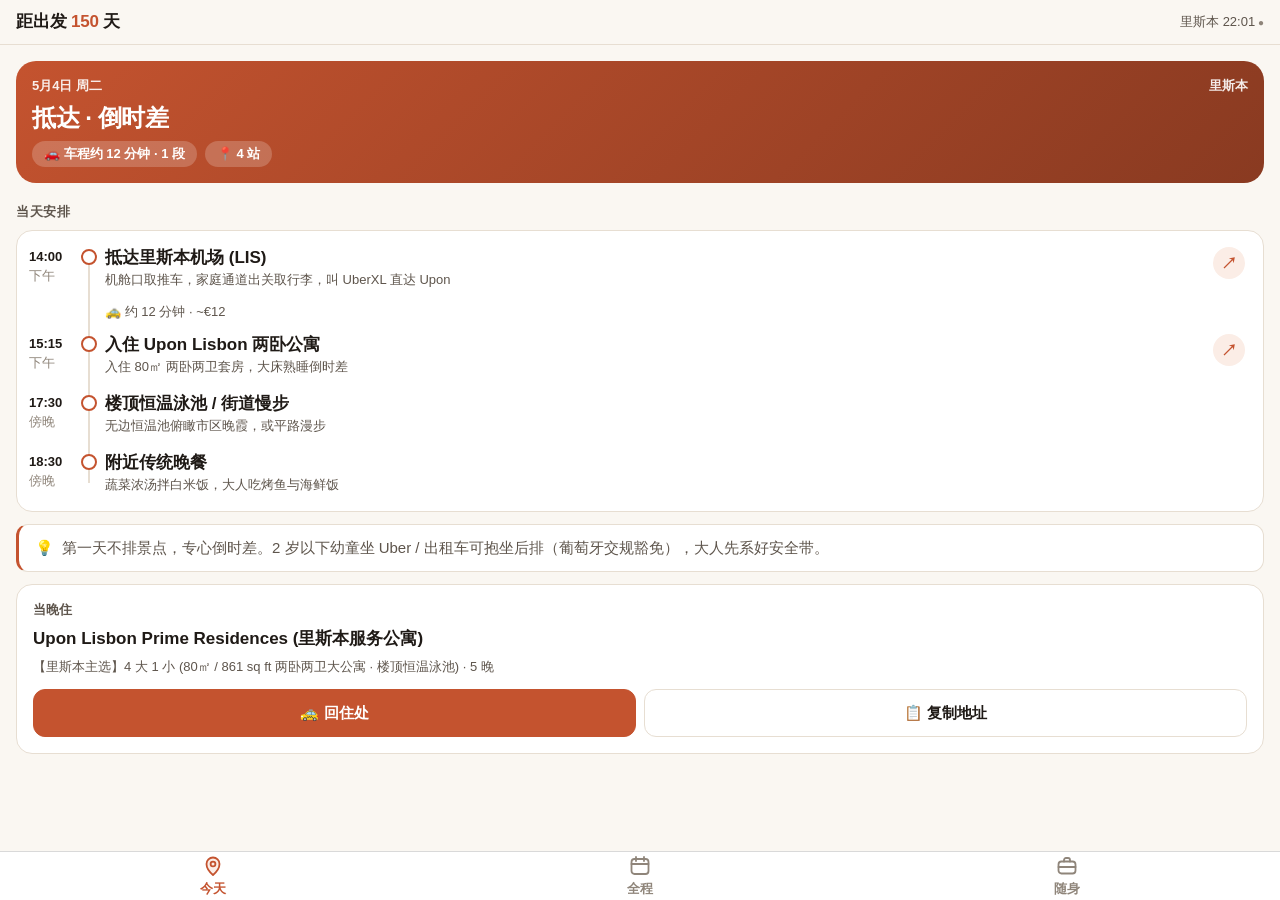
==== commit c6b295d2: "DRY: city colors/nights/flash copy driven by data.js; drop per-city CSS" ====
--- a/index.html
+++ b/index.html
@@ -14,7 +14,7 @@
   <link rel="apple-touch-icon" href="icon-180.png">
   <link rel="stylesheet" href="style.css">
 </head>
-<body data-city="lisbon" data-tab="today">
+<body data-tab="today">
 
   <header class="head" id="head">
     <div class="topbar">
@@ -36,9 +36,9 @@
   </nav>
 
   <dialog id="flash" class="flash">
-    <p class="flash-badge">请出示给服务员</p>
-    <p class="flash-pt" lang="pt">Uma sopa de legumes e uma dose de arroz branco para a criança, com pouco sal e sem piri-piri, por favor.</p>
-    <p class="flash-zh">请给小朋友来一份蔬菜浓汤和一碗白米饭，少放盐，不要任何辣酱，谢谢。</p>
+    <p class="flash-badge" id="flash-badge"></p>
+    <p class="flash-pt" id="flash-pt" lang="pt"></p>
+    <p class="flash-zh" id="flash-zh"></p>
     <button type="button" class="btn primary flash-close" data-close-flash>关闭</button>
   </dialog>
 
--- a/style.css
+++ b/style.css
@@ -11,13 +11,11 @@
   --ink-2: #5E554C;
   --ink-3: #8F857A;            /* 仅用于非关键信息 */
 
-  --lisbon: #C4532F;  --lisbon-soft: #FBEDE6;
-  --algarve: #147A8A; --algarve-soft: #E3F2F4;
   --ok: #2E7D32;
 
-  /* 当前城市语义色，由 body[data-city] 切换 */
-  --accent: var(--lisbon);
-  --accent-soft: var(--lisbon-soft);
+  /* 当前城市语义色：由 app.js 按 data.js 里的城市配色写入 body */
+  --accent: #C4532F;
+  --accent-soft: #FBEDE6;
 
   --r-card: 16px;
   --r-btn: 12px;
@@ -36,8 +34,6 @@
   font-family: -apple-system, BlinkMacSystemFont, "SF Pro Text", "PingFang SC", "Hiragino Sans GB", sans-serif;
   color-scheme: light;
 }
-
-body[data-city="algarve"] { --accent: var(--algarve); --accent-soft: var(--algarve-soft); }
 
 *, *::before, *::after { box-sizing: border-box; margin: 0; padding: 0; -webkit-tap-highlight-color: transparent; }
 
@@ -185,18 +181,14 @@
 /* ---------------- 全程 ---------------- */
 .trip-sum { font-size: var(--fs-sub); font-weight: 500; color: var(--ink-2); }
 .ratio { display: flex; gap: 3px; height: 8px; margin: var(--s-2) 0; }
-.ratio i { border-radius: 4px; }
-.ratio i.lisbon { background: var(--lisbon); }
-.ratio i.algarve { background: var(--algarve); }
+.ratio i { border-radius: 4px; background: var(--c); }
 
 .grp-h {
   position: sticky; top: calc(var(--head-h) + var(--safe-top)); z-index: 5;
   margin: var(--s-3) calc(var(--s-4) * -1) 0; padding: var(--s-2) var(--s-4);
-  background: var(--bg); font-size: var(--fs-sub); font-weight: 700; color: var(--g-c);
+  background: var(--bg); font-size: var(--fs-sub); font-weight: 700; color: var(--c);
   border-bottom: .5px solid var(--line);
 }
-.grp-h[data-city="lisbon"]  { --g-c: var(--lisbon); }
-.grp-h[data-city="algarve"] { --g-c: var(--algarve); }
 
 .row {
   width: 100%; min-height: 64px; padding: var(--s-2) var(--s-3) var(--s-2) var(--s-2);
@@ -206,18 +198,16 @@
 }
 .row .n {
   height: 44px; border-radius: 12px; display: grid; place-items: center;
-  background: var(--r-soft); color: var(--r-c); font-weight: 800; font-size: var(--fs-body); font-variant-numeric: tabular-nums;
-}
-.row[data-city="lisbon"]  { --r-c: var(--lisbon);  --r-soft: var(--lisbon-soft); }
-.row[data-city="algarve"] { --r-c: var(--algarve); --r-soft: var(--algarve-soft); }
+  background: var(--c-soft); color: var(--c); font-weight: 800; font-size: var(--fs-body); font-variant-numeric: tabular-nums;
+}
 .row .m .d { font-size: var(--fs-sub); color: var(--ink-2); }
 .row .m .ti { font-size: var(--fs-name); font-weight: 600; line-height: 1.25; }
 .row .dr { font-size: var(--fs-sub); font-weight: 600; color: var(--ink-2); white-space: nowrap; }
 .row .chev { color: var(--ink-3); }
-.badge { display: inline-block; margin-left: 6px; padding: 1px 8px; border-radius: 999px; background: var(--r-c); color: #fff; font-size: 13px; font-weight: 700; }
+.badge { display: inline-block; margin-left: 6px; padding: 1px 8px; border-radius: 999px; background: var(--c); color: #fff; font-size: 13px; font-weight: 700; }
 
 /* ---------------- 随身 ---------------- */
-.flash-card { border-color: var(--lisbon); background: var(--lisbon-soft); }
+.flash-card { border-color: var(--accent); background: var(--accent-soft); }
 .flash-card .btn { flex: none; width: 100%; min-height: 56px; font-size: var(--fs-name); }
 
 .stay { gap: var(--s-2); }
@@ -267,10 +257,10 @@
 }
 .flash[open] { display: flex; }
 .flash::backdrop { background: rgba(20, 16, 12, .7); }
-.flash-badge { font-size: var(--fs-sub); font-weight: 700; color: var(--lisbon); }
+.flash-badge { font-size: var(--fs-sub); font-weight: 700; color: var(--accent); }
 .flash-pt { font-size: 28px; font-weight: 800; line-height: 1.3; }
 .flash-zh { font-size: var(--fs-name); color: #333; }
-.flash-close { width: 100%; min-height: 56px; flex: none; background: var(--lisbon); border-color: var(--lisbon); color: #fff; font-size: var(--fs-name); }
+.flash-close { width: 100%; min-height: 56px; flex: none; background: var(--accent); border-color: var(--accent); color: #fff; font-size: var(--fs-name); }
 
 /* ---------------- Toast ---------------- */
 .toast {
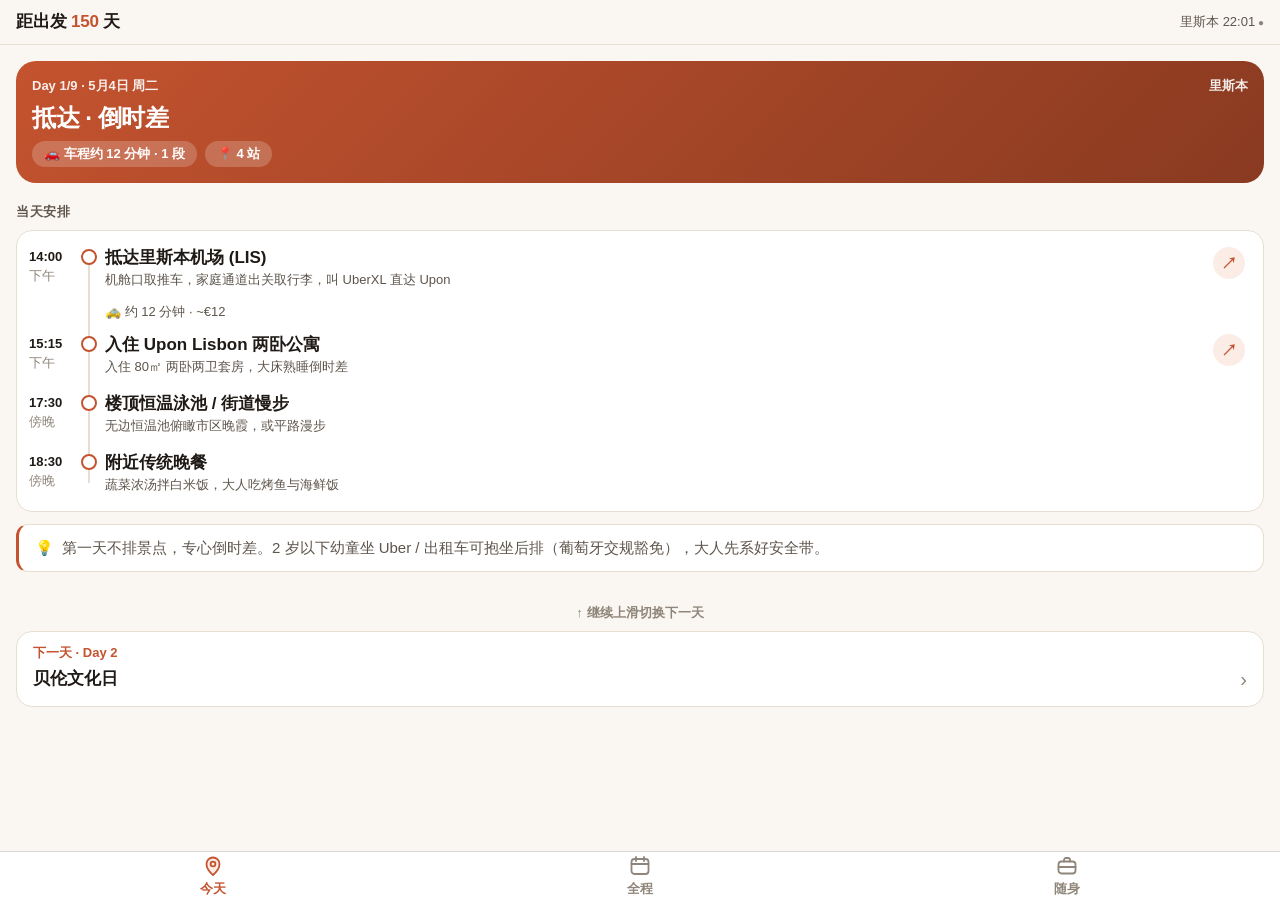
==== commit 18554d50: "Add page-flip gestures: scroll up to next day, pull down to prev day, smooth spring transition" ====
--- a/index.html
+++ b/index.html
@@ -42,6 +42,7 @@
     <button type="button" class="btn primary flash-close" data-close-flash>关闭</button>
   </dialog>
 
+  <div class="flip-indicator" id="flip-indicator" hidden></div>
   <div class="toast" id="toast" role="status" aria-live="polite"></div>
 
   <script src="data.js"></script>
--- a/style.css
+++ b/style.css
@@ -93,6 +93,7 @@
   color: #fff; border-radius: 20px; padding: var(--s-4);
   display: flex; flex-direction: column; gap: var(--s-2);
 }
+.hero:active { opacity: .85; }
 .hero-top { display: flex; justify-content: space-between; font-size: var(--fs-sub); font-weight: 600; opacity: .9; }
 .day-title { font-size: var(--fs-title); font-weight: 800; line-height: 1.2; letter-spacing: -.02em; }
 .hero-chips { display: flex; flex-wrap: wrap; gap: var(--s-2); }
@@ -275,3 +276,67 @@
 /* 修正：全程行内日期/标题分行；三按钮不换行 */
 .row .m .d, .row .m .ti { display: block; }
 .btn { white-space: nowrap; padding: 0 var(--s-2); }
+
+.stay .addr span { color: var(--ink-3); }
+
+/* 旅途中不需要顶栏（Day N/9 已在标题卡里）；只在出发前 / 结束后显示 */
+body[data-mode="live"] { --head-h: 0px; padding-top: var(--safe-top); }
+body[data-mode="live"] .head { display: none; }
+
+/* ---------------- 翻页手势 & 指示器 ---------------- */
+@keyframes daySlideUp {
+  from { opacity: 0; transform: translateY(30px); }
+  to   { opacity: 1; transform: translateY(0); }
+}
+@keyframes daySlideDown {
+  from { opacity: 0; transform: translateY(-30px); }
+  to   { opacity: 1; transform: translateY(0); }
+}
+.slide-next { animation: daySlideUp .26s cubic-bezier(0.16, 1, 0.3, 1) both; }
+.slide-prev { animation: daySlideDown .26s cubic-bezier(0.16, 1, 0.3, 1) both; }
+
+.flip-indicator {
+  position: fixed; left: 50%; transform: translate(-50%, 0); z-index: 95;
+  background: rgba(31, 26, 22, .92); color: #fff;
+  -webkit-backdrop-filter: blur(16px); backdrop-filter: blur(16px);
+  padding: 8px 18px; border-radius: 999px;
+  font-size: var(--fs-sub); font-weight: 600;
+  display: flex; align-items: center; gap: 6px;
+  box-shadow: 0 8px 24px rgba(0, 0, 0, .2);
+  pointer-events: none; transition: background .15s, transform .15s;
+  white-space: nowrap; max-width: calc(100vw - 32px);
+}
+.flip-indicator.top { top: calc(var(--safe-top) + 14px); }
+.flip-indicator.bottom { bottom: calc(var(--tab-h) + var(--safe-bottom) + 16px); }
+.flip-indicator .fi-arrow { font-size: 14px; transition: transform .2s cubic-bezier(0.16, 1, 0.3, 1); display: inline-block; }
+.flip-indicator.ready {
+  background: var(--accent);
+  transform: translate(-50%, 0) scale(1.05);
+}
+.flip-indicator.ready .fi-arrow { transform: rotate(180deg); }
+
+/* 底部下一天卡片引导 */
+.day-pager {
+  margin-top: var(--s-3); padding-top: var(--s-2);
+  display: flex; flex-direction: column; align-items: center; gap: var(--s-2);
+}
+.dp-hint {
+  font-size: var(--fs-sub); font-weight: 600; color: var(--ink-3);
+  display: flex; align-items: center; gap: 4px;
+}
+.dp-hint .dp-arrow { animation: bounceUp 1.6s ease-in-out infinite; }
+@keyframes bounceUp {
+  0%, 100% { transform: translateY(0); }
+  50% { transform: translateY(-4px); }
+}
+.dp-card {
+  width: 100%; background: var(--surface); border: .5px solid var(--line);
+  border-radius: var(--r-card); padding: var(--s-3) var(--s-4);
+  cursor: pointer; text-align: left; transition: transform .1s;
+}
+.dp-card:active { transform: scale(.98); }
+.dp-sub { font-size: var(--fs-sub); font-weight: 600; color: var(--accent); }
+.dp-title { font-size: var(--fs-name); font-weight: 700; color: var(--ink); display: flex; justify-content: space-between; align-items: center; margin-top: 2px; }
+.dp-chev { color: var(--ink-3); font-size: 20px; font-weight: 400; }
+.dp-end { text-align: center; }
+.dp-end .dp-sub { color: var(--ink-2); }
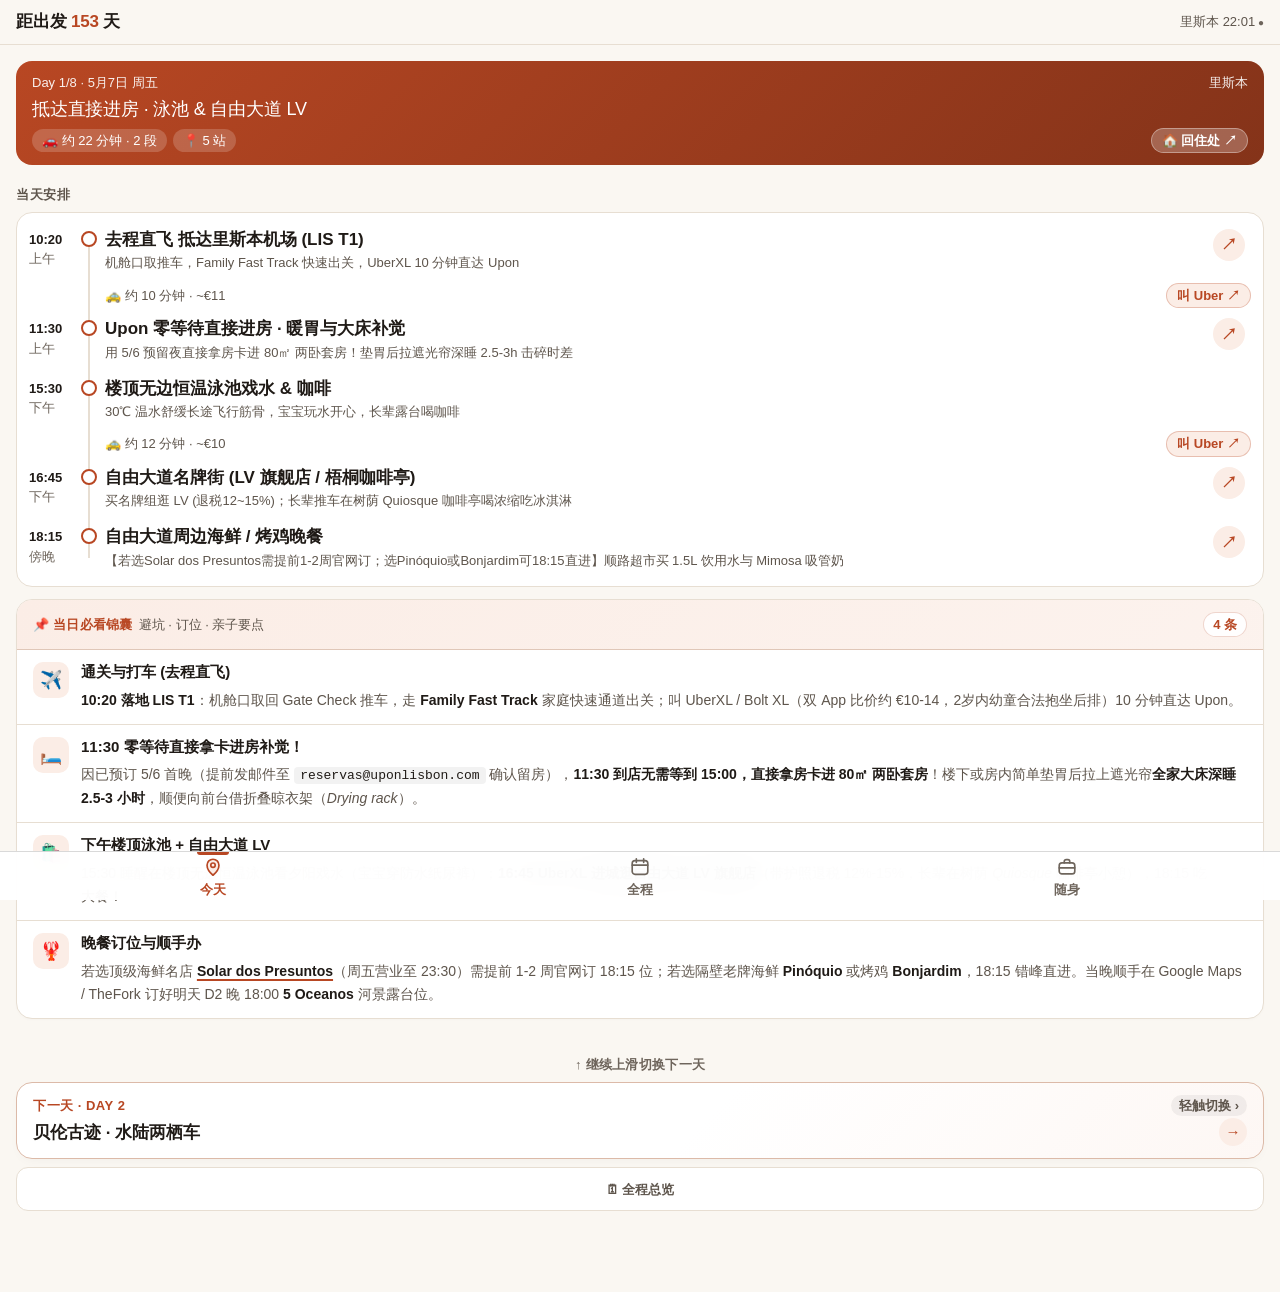
==== commit 4a175024: "polish: audit iPhone 16 Pro mobile view, touch UX, DRY subpages, and D1-D8 consistency" ====
--- a/index.html
+++ b/index.html
@@ -35,11 +35,11 @@
     <button type="button" class="tab" data-tab="pocket"><svg class="ic" viewBox="0 0 24 24" aria-hidden="true"><rect x="3.5" y="7.5" width="17" height="12" rx="3"/><path d="M9 7.5V6a2 2 0 0 1 2-2h2a2 2 0 0 1 2 2v1.5M3.5 13h17"/></svg>随身</button>
   </nav>
 
-  <dialog id="flash" class="flash">
+  <dialog id="flash" class="flash" closedby="any" aria-labelledby="flash-badge">
     <p class="flash-badge" id="flash-badge"></p>
     <p class="flash-pt" id="flash-pt" lang="pt"></p>
     <p class="flash-zh" id="flash-zh"></p>
-    <button type="button" class="btn primary flash-close" data-close-flash>关闭</button>
+    <button type="button" class="btn primary flash-close" data-close-flash autofocus>关闭</button>
   </dialog>
 
   <div class="flip-indicator" id="flip-indicator" hidden></div>
--- a/style.css
+++ b/style.css
@@ -1,6 +1,6 @@
 /* =========================================================
    葡萄牙家庭行 · v2  —  Mobile only (iPhone 16 Pro, 402 × 874 pt)
-   规范：最小字号 13px · 点击区域 ≥ 44px · 安全区适配 · 户外高对比
+   规范：最小字号 13px (0.8125rem) · 点击区域 ≥ 44px · 安全区适配 · 户外高对比
    ========================================================= */
 
 :root {
@@ -9,22 +9,29 @@
   --line: #E7DED2;
   --ink: #1F1A16;
   --ink-2: #5E554C;
-  --ink-3: #8F857A;            /* 仅用于非关键信息 */
+  --ink-3: #6E655C;            /* >= 5.3:1 户外可读对比度 */
 
   --ok: #2E7D32;
+  --ok-soft: #E9F4EA;
+  --warn: #945600;
+  --warn-soft: #FFF4E0;
+  --must: #B42318;
+  --must-soft: #FDE8E8;
 
   /* 当前城市语义色：由 app.js 按 data.js 里的城市配色写入 body */
-  --accent: #C4532F;
+  --accent: #B84723;
   --accent-soft: #FBEDE6;
+  --sea: #117180;
+  --sea-soft: #E3F2F4;
 
   --r-card: 16px;
   --r-btn: 12px;
   --s-1: 4px; --s-2: 8px; --s-3: 12px; --s-4: 16px; --s-5: 24px;
 
-  --fs-title: 24px;
-  --fs-name: 17px;
-  --fs-body: 15px;
-  --fs-sub: 13px;
+  --fs-title: 1.5rem;          /* 24px */
+  --fs-name: 1.0625rem;        /* 17px */
+  --fs-body: 0.9375rem;        /* 15px */
+  --fs-sub: 0.8125rem;         /* 13px 最小字号底线 */
 
   --head-h: 44px;
   --tab-h: 49px;
@@ -37,23 +44,33 @@
 
 *, *::before, *::after { box-sizing: border-box; margin: 0; padding: 0; -webkit-tap-highlight-color: transparent; }
 
-html { -webkit-text-size-adjust: 100%; scroll-padding-top: calc(var(--head-h) + var(--safe-top) + 24px); }
+html {
+  -webkit-text-size-adjust: 100%;
+  scroll-padding-top: calc(var(--head-h) + var(--safe-top) + 20px);
+  scroll-padding-bottom: calc(var(--tab-h) + var(--safe-bottom) + 20px);
+}
 
 body {
   background: var(--bg);
   color: var(--ink);
   font-size: var(--fs-body);
-  line-height: 1.45;
+  line-height: 1.48;
+  overflow-wrap: break-word;
   -webkit-font-smoothing: antialiased;
   min-height: 100dvh;
   padding-bottom: calc(var(--tab-h) + var(--safe-bottom) + var(--s-4));
 }
 
+img, video { max-inline-size: 100%; block-size: auto; }
 button { font: inherit; color: inherit; background: none; border: 0; cursor: pointer; }
 a { color: inherit; text-decoration: none; }
+:where(a, code) { overflow-wrap: anywhere; }
+:where(a, button, summary):focus-visible { outline: 2.5px solid var(--accent); outline-offset: 2px; border-radius: 8px; }
+h1, h2, h3 { text-wrap: balance; }
+p, li, .note, .dt-body { text-wrap: pretty; }
 [hidden] { display: none !important; }
 
-/* ---------------- 顶栏 + 进度条 ---------------- */
+/* ---------------- 顶栏 ---------------- */
 .head {
   position: sticky; top: 0; z-index: 50;
   padding-top: var(--safe-top);
@@ -72,16 +89,23 @@
 .clock::after { content: " ●"; color: var(--ok); font-size: 10px; }
 body[data-mode="before"] .clock::after,
 body[data-mode="after"] .clock::after { color: var(--ink-3); }
-
+/* 旅途中保留灵动岛/状态栏安全区磨砂底托，避免滚动内容穿入系统时间/信号栏 */
+body[data-mode="live"] { --head-h: 0px; }
+body[data-mode="live"] .head { border-bottom: 0; }
+body[data-mode="live"] .topbar { display: none; }
 
 /* ---------------- 面板通用 ---------------- */
-.panel { padding: var(--s-4); display: flex; flex-direction: column; gap: var(--s-3); }
+.panel {
+  padding: var(--s-4);
+  padding-inline: max(var(--s-4), env(safe-area-inset-left, 0px)) max(var(--s-4), env(safe-area-inset-right, 0px));
+  display: flex; flex-direction: column; gap: var(--s-3);
+}
 
 .banner {
   display: flex; align-items: center; justify-content: space-between; gap: var(--s-2);
   background: var(--accent-soft); color: var(--ink);
-  padding: var(--s-3) var(--s-4); border-radius: var(--r-btn);
-  font-size: var(--fs-sub); font-weight: 500; min-height: 44px;
+  padding: var(--s-2) var(--s-4); border-radius: var(--r-btn);
+  font-size: var(--fs-sub); font-weight: 600; min-height: 44px;
 }
 .banner button {
   min-height: 44px; padding: 0 var(--s-3); font-weight: 700; color: var(--accent);
@@ -89,15 +113,26 @@
 }
 
 .hero {
-  background: linear-gradient(135deg, var(--accent), color-mix(in srgb, var(--accent) 70%, #000));
-  color: #fff; border-radius: 20px; padding: var(--s-4);
-  display: flex; flex-direction: column; gap: var(--s-2);
-}
-.hero:active { opacity: .85; }
-.hero-top { display: flex; justify-content: space-between; font-size: var(--fs-sub); font-weight: 600; opacity: .9; }
-.day-title { font-size: var(--fs-title); font-weight: 800; line-height: 1.2; letter-spacing: -.02em; }
-.hero-chips { display: flex; flex-wrap: wrap; gap: var(--s-2); }
-.hero-chips span { font-size: var(--fs-sub); font-weight: 600; background: rgba(255, 255, 255, .2); padding: 4px var(--s-3); border-radius: 999px; }
+  background: linear-gradient(135deg, var(--accent), color-mix(in srgb, var(--accent) 72%, #000));
+  color: #fff; border-radius: var(--r-card); padding: var(--s-3) var(--s-4);
+  display: flex; flex-direction: column; gap: 6px;
+}
+.hero-top { display: flex; justify-content: space-between; align-items: center; gap: 8px; font-size: var(--fs-sub); font-weight: 500; opacity: .92; }
+.day-title {
+  font-size: 1.125rem; font-weight: 500; line-height: 1.3; letter-spacing: -.01em;
+  white-space: nowrap; overflow: hidden; text-overflow: ellipsis; text-wrap: nowrap;
+}
+.hero-chips { display: flex; flex-wrap: wrap; align-items: center; gap: 6px; }
+.hero-chips span { font-size: var(--fs-sub); font-weight: 500; background: rgba(255, 255, 255, .18); padding: 2px 10px; border-radius: 999px; }
+.hero-home {
+  position: relative; margin-left: auto;
+  display: inline-flex; align-items: center; gap: 4px;
+  font-size: var(--fs-sub); font-weight: 600; color: #fff;
+  background: rgba(255, 255, 255, .24); padding: 2px 10px; border-radius: 999px;
+  border: .5px solid rgba(255, 255, 255, .35); white-space: nowrap;
+}
+.hero-home::after { content: ""; position: absolute; inset: -11px -8px; }
+.hero-home:active { opacity: .75; }
 
 /* ---------------- 卡片 ---------------- */
 .card {
@@ -105,33 +140,16 @@
   border-radius: var(--r-card); padding: var(--s-4);
   display: flex; flex-direction: column; gap: var(--s-2);
 }
-.card .eyebrow { font-size: var(--fs-sub); font-weight: 600; color: var(--ink-2); display: flex; align-items: center; gap: 6px; }
 .card .name { font-size: var(--fs-name); font-weight: 600; line-height: 1.3; }
 .card .note { font-size: var(--fs-body); color: var(--ink-2); }
-.card .legline { font-size: var(--fs-sub); font-weight: 600; color: var(--ink-2); }
-
-.nowbar {
-  display: flex; align-items: center; gap: var(--s-2); min-height: 44px; padding: 0 var(--s-4);
-  border-radius: var(--r-btn); background: var(--accent-soft); font-size: var(--fs-sub); color: var(--accent); font-weight: 700;
-}
-.nowbar b { color: var(--ink); font-size: var(--fs-body); font-weight: 600; min-width: 0; overflow: hidden; text-overflow: ellipsis; white-space: nowrap; }
-.pulse { width: 8px; height: 8px; border-radius: 50%; background: var(--accent); animation: breathe 2s ease-in-out infinite; flex: none; }
-@keyframes breathe { 50% { opacity: .3; } }
-@media (prefers-reduced-motion: reduce) { .pulse { animation: none; } }
-
-.card.next { border: 1.5px solid var(--accent); box-shadow: 0 6px 18px -10px var(--accent); }
-.next-h { display: flex; justify-content: space-between; align-items: baseline; gap: var(--s-2); }
-.next-h .big { font-size: 22px; font-weight: 800; color: var(--ink); font-variant-numeric: tabular-nums; }
-.next-h .eta { font-size: var(--fs-sub); font-weight: 700; color: var(--accent); background: var(--accent-soft); padding: 2px var(--s-3); border-radius: 999px; white-space: nowrap; }
-.card.next .name { font-size: 20px; }
 
 .actions { display: flex; gap: var(--s-2); margin-top: var(--s-1); flex-wrap: wrap; }
 .btn {
-  flex: 1 1 0; min-height: 48px; padding: 0 var(--s-4);
+  flex: 1 1 0; min-height: 48px; padding: 0 var(--s-3);
   display: inline-flex; align-items: center; justify-content: center; gap: 6px;
   border-radius: var(--r-btn); font-size: var(--fs-body); font-weight: 600;
   background: var(--surface); border: 1px solid var(--line); color: var(--ink);
-  text-align: center;
+  text-align: center; white-space: nowrap;
 }
 .btn.primary { background: var(--accent); border-color: var(--accent); color: #fff; }
 .btn:active { opacity: .7; }
@@ -154,67 +172,155 @@
   align-items: start; min-height: 48px; padding: var(--s-2) 0;
 }
 .stop .t { font-size: var(--fs-sub); font-weight: 700; color: var(--ink); font-variant-numeric: tabular-nums; padding-top: 1px; }
-.stop .t small { display: block; font-size: 13px; font-weight: 400; color: var(--ink-3); }
+.stop .t small { display: block; font-size: var(--fs-sub); font-weight: 400; color: var(--ink-3); }
 .stop .dot { width: 16px; height: 16px; border-radius: 50%; margin-top: 2px; border: 2.5px solid var(--accent); background: var(--surface); }
-.stop.hl .dot { background: var(--accent); }
+.stop .b { min-width: 0; }
 .stop .b .name { font-size: var(--fs-name); font-weight: 600; line-height: 1.3; }
 .stop .b .note { font-size: var(--fs-sub); color: var(--ink-2); margin-top: 2px; }
 .stop .go { width: 44px; height: 44px; display: grid; place-items: center; margin: -6px 0; }
 .stop .go span { width: 32px; height: 32px; border-radius: 50%; display: grid; place-items: center; background: var(--accent-soft); color: var(--accent); font-weight: 700; font-size: 16px; }
-.stop.past { opacity: .5; }
+.stop.past { opacity: .62; }
 .stop.past .note { display: none; }
-.stop.past .dot { background: var(--accent); }
 .stop.cur .dot { background: var(--accent); box-shadow: 0 0 0 4px var(--accent-soft); }
 
 .leg {
   margin-left: calc(var(--c-t) + var(--c-r) + var(--gap) * 2);
   font-size: var(--fs-sub); font-weight: 500; color: var(--ink-2);
-  min-height: 28px; display: flex; align-items: center;
-}
-
-.tip {
-  display: flex; gap: var(--s-2); align-items: flex-start;
-  background: var(--surface); border: .5px solid var(--line); border-left: 3px solid var(--accent);
-  border-radius: var(--r-btn); padding: var(--s-3) var(--s-4);
-  font-size: var(--fs-body); color: var(--ink-2);
-}
+  min-height: 30px; display: flex; flex-wrap: wrap; align-items: center; justify-content: space-between; gap: 4px 8px;
+}
+.leg-uber {
+  position: relative;
+  display: inline-flex; align-items: center; gap: 3px;
+  padding: 2px 10px; border-radius: 999px;
+  background: var(--accent-soft); color: var(--accent);
+  font-size: var(--fs-sub); font-weight: 700; white-space: nowrap;
+  border: .5px solid color-mix(in srgb, var(--accent) 28%, transparent);
+}
+.leg-uber::after { content: ""; position: absolute; inset: -10px -6px; }
+.leg-uber:active { opacity: .72; }
+
+/* 当日锦囊：结构化白卡 + 语义色顶栏 + 统一规范图标槽 + 紧凑行间距 */
+.day-tips {
+  background: var(--surface); border: .5px solid var(--line); border-radius: var(--r-card);
+  overflow: hidden; box-shadow: 0 1px 3px rgba(0, 0, 0, .02);
+}
+.dt-head {
+  display: flex; align-items: center; justify-content: space-between; gap: 8px;
+  padding: var(--s-3) var(--s-4);
+  background: linear-gradient(135deg, var(--accent-soft), color-mix(in srgb, var(--accent-soft) 70%, #fff));
+  border-bottom: .5px solid color-mix(in srgb, var(--accent) 15%, var(--line));
+}
+.dt-head-left { display: flex; align-items: baseline; flex-wrap: wrap; gap: 6px; }
+.dt-badge { font-size: var(--fs-sub); font-weight: 800; color: var(--accent); letter-spacing: .02em; }
+.dt-sub { font-size: var(--fs-sub); font-weight: 500; color: var(--ink-2); }
+.dt-count {
+  font-size: var(--fs-sub); font-weight: 700; color: var(--accent);
+  background: rgba(255, 255, 255, .9); padding: 2px 9px; border-radius: 999px; white-space: nowrap;
+  border: .5px solid color-mix(in srgb, var(--accent) 22%, transparent);
+}
+
+.dt-list { list-style: none; display: flex; flex-direction: column; }
+.dt-item {
+  display: grid; grid-template-columns: 36px 1fr; column-gap: var(--s-3);
+  padding: var(--s-3) var(--s-4); align-items: start;
+}
+.dt-item + .dt-item { border-top: .5px solid var(--line); }
+
+.dt-icon {
+  width: 36px; height: 36px; border-radius: 10px;
+  background: var(--accent-soft); display: grid; place-items: center;
+  font-size: 18px; line-height: 1; flex-shrink: 0;
+}
+.dt-content { min-width: 0; }
+.dt-title {
+  font-size: var(--fs-body); font-weight: 700; color: var(--ink); line-height: 1.38;
+  display: flex; flex-wrap: wrap; align-items: center; gap: 5px;
+}
+.dt-tag {
+  display: inline-block; font-size: var(--fs-sub); font-weight: 700; color: var(--accent);
+  background: var(--accent-soft); padding: 1px 8px; border-radius: 6px;
+  border: .5px solid color-mix(in srgb, var(--accent) 25%, transparent);
+  letter-spacing: .01em;
+}
+.dt-t-txt { color: var(--ink); }
+
+.dt-body {
+  margin-top: 6px; font-size: 0.875rem; color: var(--ink-2); line-height: 1.65;
+  word-break: break-word;
+}
+.dt-body b { color: var(--ink); font-weight: 600; }
+.dt-body i { font-style: italic; color: var(--ink-2); }
+.dt-body code {
+  font-family: ui-monospace, "SF Mono", Menlo, monospace;
+  background: rgba(0, 0, 0, .05); padding: 1px 6px; border-radius: 4px; font-size: var(--fs-sub);
+  color: var(--ink);
+}
+
+/* 锦囊内所有链接均具备明确可点击视觉反馈：站内链接清晰下划线着色，电话/外链胶囊化 */
+.dt-body a {
+  color: var(--accent); font-weight: 600;
+  text-decoration: underline; text-underline-offset: 3px; text-decoration-thickness: 1.5px;
+}
+.dt-body a[href^="tel:"] {
+  display: inline-flex; align-items: center; gap: 3px;
+  padding: 2px 10px; margin: 2px 0;
+  border-radius: 999px; background: var(--accent-soft);
+  color: var(--accent); font-weight: 700; font-size: var(--fs-sub);
+  text-decoration: none; white-space: nowrap; vertical-align: middle;
+  border: .5px solid color-mix(in srgb, var(--accent) 30%, transparent);
+}
+.dt-body a[href^="tel:"]::before { content: "📞"; font-size: 12px; }
+.dt-body a[href^="tel:"]:active { opacity: .7; }
+
+.dt-body a[href^="http"] {
+  display: inline-flex; align-items: center; gap: 3px;
+  padding: 2px 9px; margin: 2px 0;
+  border-radius: 999px; background: rgba(0, 0, 0, .05);
+  color: var(--accent); font-weight: 600; font-size: var(--fs-sub);
+  text-decoration: none; white-space: nowrap; vertical-align: middle;
+}
+.dt-body a[href^="http"]::after { content: " ↗"; font-size: 12px; opacity: .75; }
+.pb a { color: var(--accent); font-weight: 600; text-decoration: underline; text-underline-offset: 2px; }
+.pb b { color: var(--ink); }
 
 /* ---------------- 全程 ---------------- */
 .trip-sum { font-size: var(--fs-sub); font-weight: 500; color: var(--ink-2); }
-.ratio { display: flex; gap: 3px; height: 8px; margin: var(--s-2) 0; }
-.ratio i { border-radius: 4px; background: var(--c); }
 
 .grp-h {
   position: sticky; top: calc(var(--head-h) + var(--safe-top)); z-index: 5;
-  margin: var(--s-3) calc(var(--s-4) * -1) 0; padding: var(--s-2) var(--s-4);
+  margin: var(--s-2) calc(var(--s-4) * -1) 0; padding: var(--s-2) var(--s-4);
   background: var(--bg); font-size: var(--fs-sub); font-weight: 700; color: var(--c);
   border-bottom: .5px solid var(--line);
 }
 
 .row {
   width: 100%; min-height: 64px; padding: var(--s-2) var(--s-3) var(--s-2) var(--s-2);
-  display: grid; grid-template-columns: 44px 1fr auto 12px; column-gap: var(--s-3); align-items: center;
+  display: grid; grid-template-columns: 44px 1fr 12px; column-gap: var(--s-3); align-items: center;
   text-align: left; background: var(--surface); border: .5px solid var(--line); border-radius: var(--r-card);
-
-}
+}
+.row:active { opacity: .75; }
 .row .n {
   height: 44px; border-radius: 12px; display: grid; place-items: center;
   background: var(--c-soft); color: var(--c); font-weight: 800; font-size: var(--fs-body); font-variant-numeric: tabular-nums;
 }
+.row .m { min-width: 0; display: flex; flex-direction: column; gap: 2px; }
+.row .m-top { display: flex; align-items: center; justify-content: space-between; gap: 8px; }
 .row .m .d { font-size: var(--fs-sub); color: var(--ink-2); }
-.row .m .ti { font-size: var(--fs-name); font-weight: 600; line-height: 1.25; }
+.row .m .ti { font-size: var(--fs-name); font-weight: 600; line-height: 1.3; }
 .row .dr { font-size: var(--fs-sub); font-weight: 600; color: var(--ink-2); white-space: nowrap; }
-.row .chev { color: var(--ink-3); }
-.badge { display: inline-block; margin-left: 6px; padding: 1px 8px; border-radius: 999px; background: var(--c); color: #fff; font-size: 13px; font-weight: 700; }
+.row .chev { color: var(--ink-3); font-size: 18px; }
+.badge { display: inline-block; margin-left: 6px; padding: 1px 8px; border-radius: 999px; background: var(--c); color: #fff; font-size: var(--fs-sub); font-weight: 700; }
 
 /* ---------------- 随身 ---------------- */
 .flash-card { border-color: var(--accent); background: var(--accent-soft); }
 .flash-card .btn { flex: none; width: 100%; min-height: 56px; font-size: var(--fs-name); }
-
-.stay { gap: var(--s-2); }
-.stay .status { font-size: var(--fs-sub); color: var(--ink-2); }
-.stay .addr { font-family: ui-monospace, "SF Mono", Menlo, monospace; font-size: var(--fs-sub); color: var(--ink); word-break: break-word; }
-.stay .addr.pending { color: var(--ink-3); font-family: inherit; }
+.todo-entry {
+  display: flex; flex-direction: row; align-items: center; justify-content: space-between;
+  gap: var(--s-3); min-height: 56px;
+}
+.todo-entry:active { opacity: .75; }
+.todo-entry-body { display: flex; flex-direction: column; gap: 2px; min-width: 0; }
+.todo-entry .chev { font-size: 22px; color: var(--ink-3); flex: none; }
 
 .poc { background: var(--surface); border: .5px solid var(--line); border-radius: var(--r-card); }
 .poc summary {
@@ -229,25 +335,32 @@
 .poc .ttl b { font-size: var(--fs-name); font-weight: 600; }
 .poc .ttl i { font-style: normal; font-size: var(--fs-sub); color: var(--ink-2); }
 .pb { padding: 0 var(--s-4) var(--s-4); display: flex; flex-direction: column; gap: var(--s-2); color: var(--ink-2); }
-.pb b { color: var(--ink); }
 .pb ul { padding-left: 1.1em; display: flex; flex-direction: column; gap: var(--s-2); }
 
 /* ---------------- 底栏 ---------------- */
 .tabbar {
   position: fixed; left: 0; right: 0; bottom: 0; z-index: 60;
-  height: calc(var(--tab-h) + var(--safe-bottom)); padding-bottom: var(--safe-bottom);
+  height: calc(var(--tab-h) + var(--safe-bottom));
+  padding-bottom: var(--safe-bottom);
+  padding-left: env(safe-area-inset-left, 0px);
+  padding-right: env(safe-area-inset-right, 0px);
   display: grid; grid-template-columns: repeat(3, 1fr);
   background: rgba(255, 255, 255, .94);
   -webkit-backdrop-filter: blur(20px); backdrop-filter: blur(20px);
   border-top: .5px solid rgba(0, 0, 0, .15);
 }
 .tab {
+  position: relative;
   display: flex; flex-direction: column; align-items: center; justify-content: center; gap: 2px;
-  font-size: 13px; font-weight: 600; color: var(--ink-3); min-height: 44px;
-}
-.tab .ic { width: 24px; height: 24px; fill: none; stroke: currentColor; stroke-width: 1.8; stroke-linecap: round; stroke-linejoin: round; }
-.tab[aria-current="page"] { color: var(--accent); }
+  padding-top: 3px;
+  font-size: var(--fs-sub); font-weight: 600; color: var(--ink-3); min-height: 44px;
+}
+.tab .ic { width: 22px; height: 22px; fill: none; stroke: currentColor; stroke-width: 1.8; stroke-linecap: round; stroke-linejoin: round; }
+.tab[aria-current="page"] { color: var(--accent); font-weight: 700; }
 .tab[aria-current="page"] .ic { fill: var(--accent-soft); }
+.tab[aria-current="page"]::before {
+  content: ""; position: absolute; top: 0; width: 32px; height: 2.5px; border-radius: 0 0 3px 3px; background: var(--accent);
+}
 
 /* ---------------- 全屏点餐卡 ---------------- */
 .flash {
@@ -257,9 +370,14 @@
   flex-direction: column; gap: var(--s-4);
 }
 .flash[open] { display: flex; }
-.flash::backdrop { background: rgba(20, 16, 12, .7); }
+dialog:modal { overscroll-behavior: contain; }
+dialog::backdrop {
+  overflow: hidden;
+  overscroll-behavior: contain;
+  background: rgba(20, 16, 12, .7);
+}
 .flash-badge { font-size: var(--fs-sub); font-weight: 700; color: var(--accent); }
-.flash-pt { font-size: 28px; font-weight: 800; line-height: 1.3; }
+.flash-pt { font-size: 1.75rem; font-weight: 800; line-height: 1.3; }
 .flash-zh { font-size: var(--fs-name); color: #333; }
 .flash-close { width: 100%; min-height: 56px; flex: none; background: var(--accent); border-color: var(--accent); color: #fff; font-size: var(--fs-name); }
 
@@ -269,34 +387,26 @@
   transform: translate(-50%, 20px); opacity: 0; pointer-events: none;
   background: rgba(30, 24, 20, .94); color: #fff; padding: 10px 16px; border-radius: 999px;
   font-size: var(--fs-sub); font-weight: 600; white-space: nowrap; max-width: calc(100vw - 32px);
+  overflow: hidden; text-overflow: ellipsis;
   transition: opacity .15s, transform .15s;
 }
 .toast.show { opacity: 1; transform: translate(-50%, 0); }
 
-/* 修正：全程行内日期/标题分行；三按钮不换行 */
-.row .m .d, .row .m .ti { display: block; }
-.btn { white-space: nowrap; padding: 0 var(--s-2); }
-
-.stay .addr span { color: var(--ink-3); }
-
-/* 旅途中不需要顶栏（Day N/9 已在标题卡里）；只在出发前 / 结束后显示 */
-body[data-mode="live"] { --head-h: 0px; padding-top: var(--safe-top); }
-body[data-mode="live"] .head { display: none; }
-
-/* ---------------- 翻页手势 & 指示器 ---------------- */
-@keyframes daySlideUp {
-  from { opacity: 0; transform: translateY(30px); }
+/* ---------------- 翻页手势 & 过渡动效 ---------------- */
+@keyframes dayInNext {
+  from { opacity: 0; transform: translateY(28px); }
   to   { opacity: 1; transform: translateY(0); }
 }
-@keyframes daySlideDown {
-  from { opacity: 0; transform: translateY(-30px); }
+@keyframes dayInPrev {
+  from { opacity: 0; transform: translateY(-28px); }
   to   { opacity: 1; transform: translateY(0); }
 }
-.slide-next { animation: daySlideUp .26s cubic-bezier(0.16, 1, 0.3, 1) both; }
-.slide-prev { animation: daySlideDown .26s cubic-bezier(0.16, 1, 0.3, 1) both; }
+.slide-in-next { animation: dayInNext .28s cubic-bezier(0.22, 1, 0.36, 1) both; }
+.slide-in-prev { animation: dayInPrev .28s cubic-bezier(0.22, 1, 0.36, 1) both; }
 
 .flip-indicator {
-  position: fixed; left: 50%; transform: translate(-50%, 0); z-index: 95;
+  position: fixed; left: 50%; bottom: calc(var(--tab-h) + var(--safe-bottom) + 16px);
+  transform: translate(-50%, 0); z-index: 95;
   background: rgba(31, 26, 22, .92); color: #fff;
   -webkit-backdrop-filter: blur(16px); backdrop-filter: blur(16px);
   padding: 8px 18px; border-radius: 999px;
@@ -304,25 +414,25 @@
   display: flex; align-items: center; gap: 6px;
   box-shadow: 0 8px 24px rgba(0, 0, 0, .2);
   pointer-events: none; transition: background .15s, transform .15s;
-  white-space: nowrap; max-width: calc(100vw - 32px);
-}
-.flip-indicator.top { top: calc(var(--safe-top) + 14px); }
-.flip-indicator.bottom { bottom: calc(var(--tab-h) + var(--safe-bottom) + 16px); }
-.flip-indicator .fi-arrow { font-size: 14px; transition: transform .2s cubic-bezier(0.16, 1, 0.3, 1); display: inline-block; }
+  white-space: nowrap; max-width: calc(100vw - 32px); overflow: hidden;
+}
+.flip-indicator > span:last-child { overflow: hidden; text-overflow: ellipsis; }
+.flip-indicator .fi-arrow { font-size: 14px; transition: transform .2s cubic-bezier(0.16, 1, 0.3, 1); display: inline-block; flex-shrink: 0; }
 .flip-indicator.ready {
   background: var(--accent);
   transform: translate(-50%, 0) scale(1.05);
 }
 .flip-indicator.ready .fi-arrow { transform: rotate(180deg); }
 
-/* 底部下一天卡片引导 */
+/* 底部下一天卡片引导与快捷翻页 */
 .day-pager {
-  margin-top: var(--s-3); padding-top: var(--s-2);
-  display: flex; flex-direction: column; align-items: center; gap: var(--s-2);
+  margin-top: var(--s-4); padding-top: var(--s-2);
+  display: flex; flex-direction: column; align-items: stretch; gap: var(--s-2);
 }
 .dp-hint {
   font-size: var(--fs-sub); font-weight: 600; color: var(--ink-3);
-  display: flex; align-items: center; gap: 4px;
+  display: flex; align-items: center; justify-content: center; gap: 4px;
+  letter-spacing: .02em;
 }
 .dp-hint .dp-arrow { animation: bounceUp 1.6s ease-in-out infinite; }
 @keyframes bounceUp {
@@ -330,13 +440,59 @@
   50% { transform: translateY(-4px); }
 }
 .dp-card {
-  width: 100%; background: var(--surface); border: .5px solid var(--line);
+  width: 100%;
+  background: linear-gradient(135deg, var(--surface) 55%, color-mix(in srgb, var(--accent-soft) 45%, #fff));
+  border: 1px solid color-mix(in srgb, var(--accent) 24%, var(--line));
   border-radius: var(--r-card); padding: var(--s-3) var(--s-4);
-  cursor: pointer; text-align: left; transition: transform .1s;
+  cursor: pointer; text-align: left; transition: transform .1s, border-color .15s;
+  box-shadow: 0 4px 14px -6px rgba(0, 0, 0, .06);
 }
 .dp-card:active { transform: scale(.98); }
-.dp-sub { font-size: var(--fs-sub); font-weight: 600; color: var(--accent); }
-.dp-title { font-size: var(--fs-name); font-weight: 700; color: var(--ink); display: flex; justify-content: space-between; align-items: center; margin-top: 2px; }
-.dp-chev { color: var(--ink-3); font-size: 20px; font-weight: 400; }
+.dp-top {
+  display: flex; justify-content: space-between; align-items: center;
+  margin-bottom: 2px;
+}
+.dp-sub {
+  font-size: var(--fs-sub); font-weight: 700; color: var(--accent);
+  text-transform: uppercase; letter-spacing: .04em;
+}
+.dp-action-pill {
+  font-size: var(--fs-sub); font-weight: 600; color: var(--ink-2);
+  background: rgba(0, 0, 0, .05); padding: 1px 8px; border-radius: 999px;
+}
+.dp-title {
+  font-size: var(--fs-name); font-weight: 700; color: var(--ink);
+  display: flex; justify-content: space-between; align-items: center; gap: 8px;
+}
+.dp-chev {
+  width: 28px; height: 28px; border-radius: 50%;
+  background: var(--accent-soft); color: var(--accent);
+  display: grid; place-items: center; font-size: 15px; font-weight: 700; flex-shrink: 0;
+}
 .dp-end { text-align: center; }
-.dp-end .dp-sub { color: var(--ink-2); }
+.dp-end .dp-top { justify-content: center; gap: 8px; }
+.dp-end .dp-title { justify-content: center; gap: 8px; }
+
+.dp-nav {
+  display: flex; gap: var(--s-2);
+}
+.dp-nav-btn {
+  flex: 1 1 0; min-height: 44px; padding: 0 var(--s-3);
+  display: inline-flex; align-items: center; justify-content: center; gap: 4px;
+  background: var(--surface); border: .5px solid var(--line); border-radius: var(--r-btn);
+  font-size: var(--fs-sub); font-weight: 600; color: var(--ink-2);
+}
+.dp-nav-btn:active { opacity: .72; }
+
+@media (prefers-reduced-motion: reduce) {
+  .slide-in-next, .slide-in-prev, .dp-hint .dp-arrow { animation: none; }
+}
+
+@media (forced-colors: active) {
+  .hero, .card, .tl, .day-tips, .dp-card, .dp-nav-btn, .row, .poc, .btn {
+    border: 1px solid ButtonBorder;
+  }
+  .tab[aria-current="page"]::before {
+    background: Highlight;
+  }
+}
